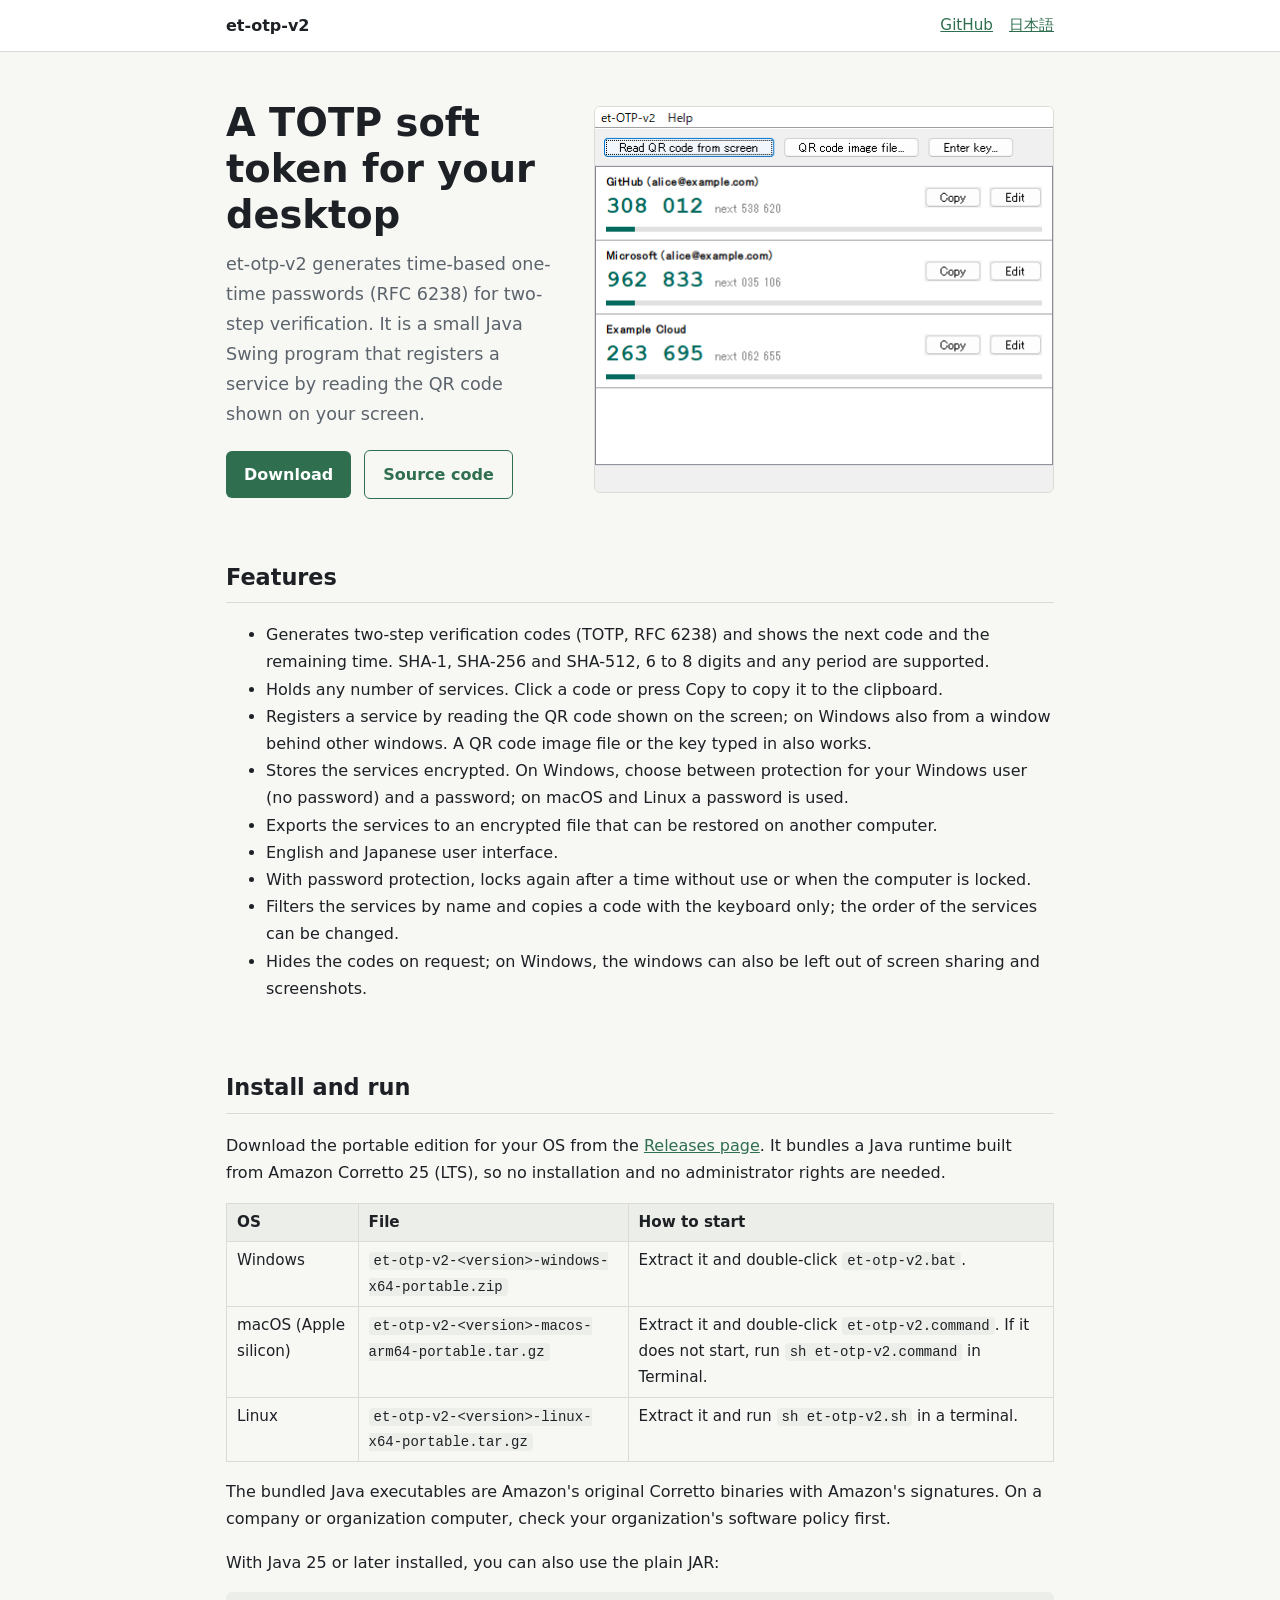
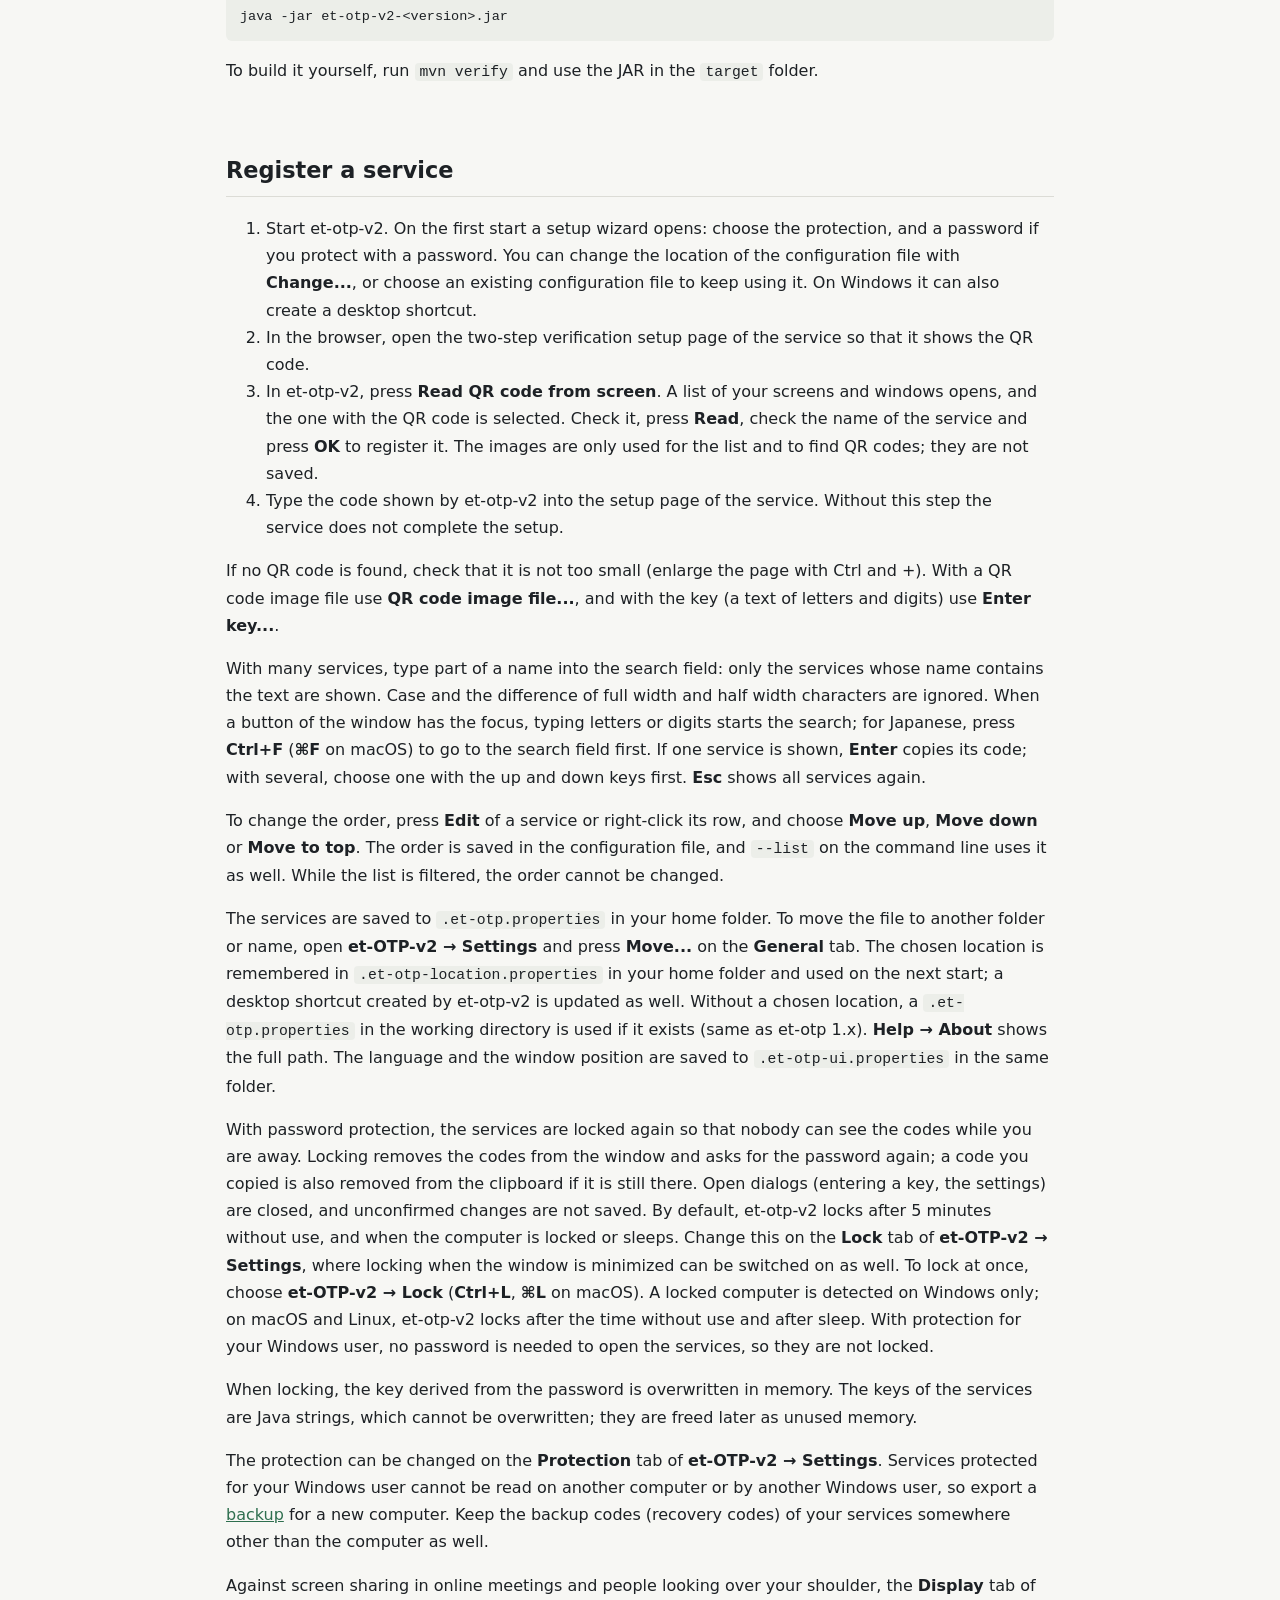
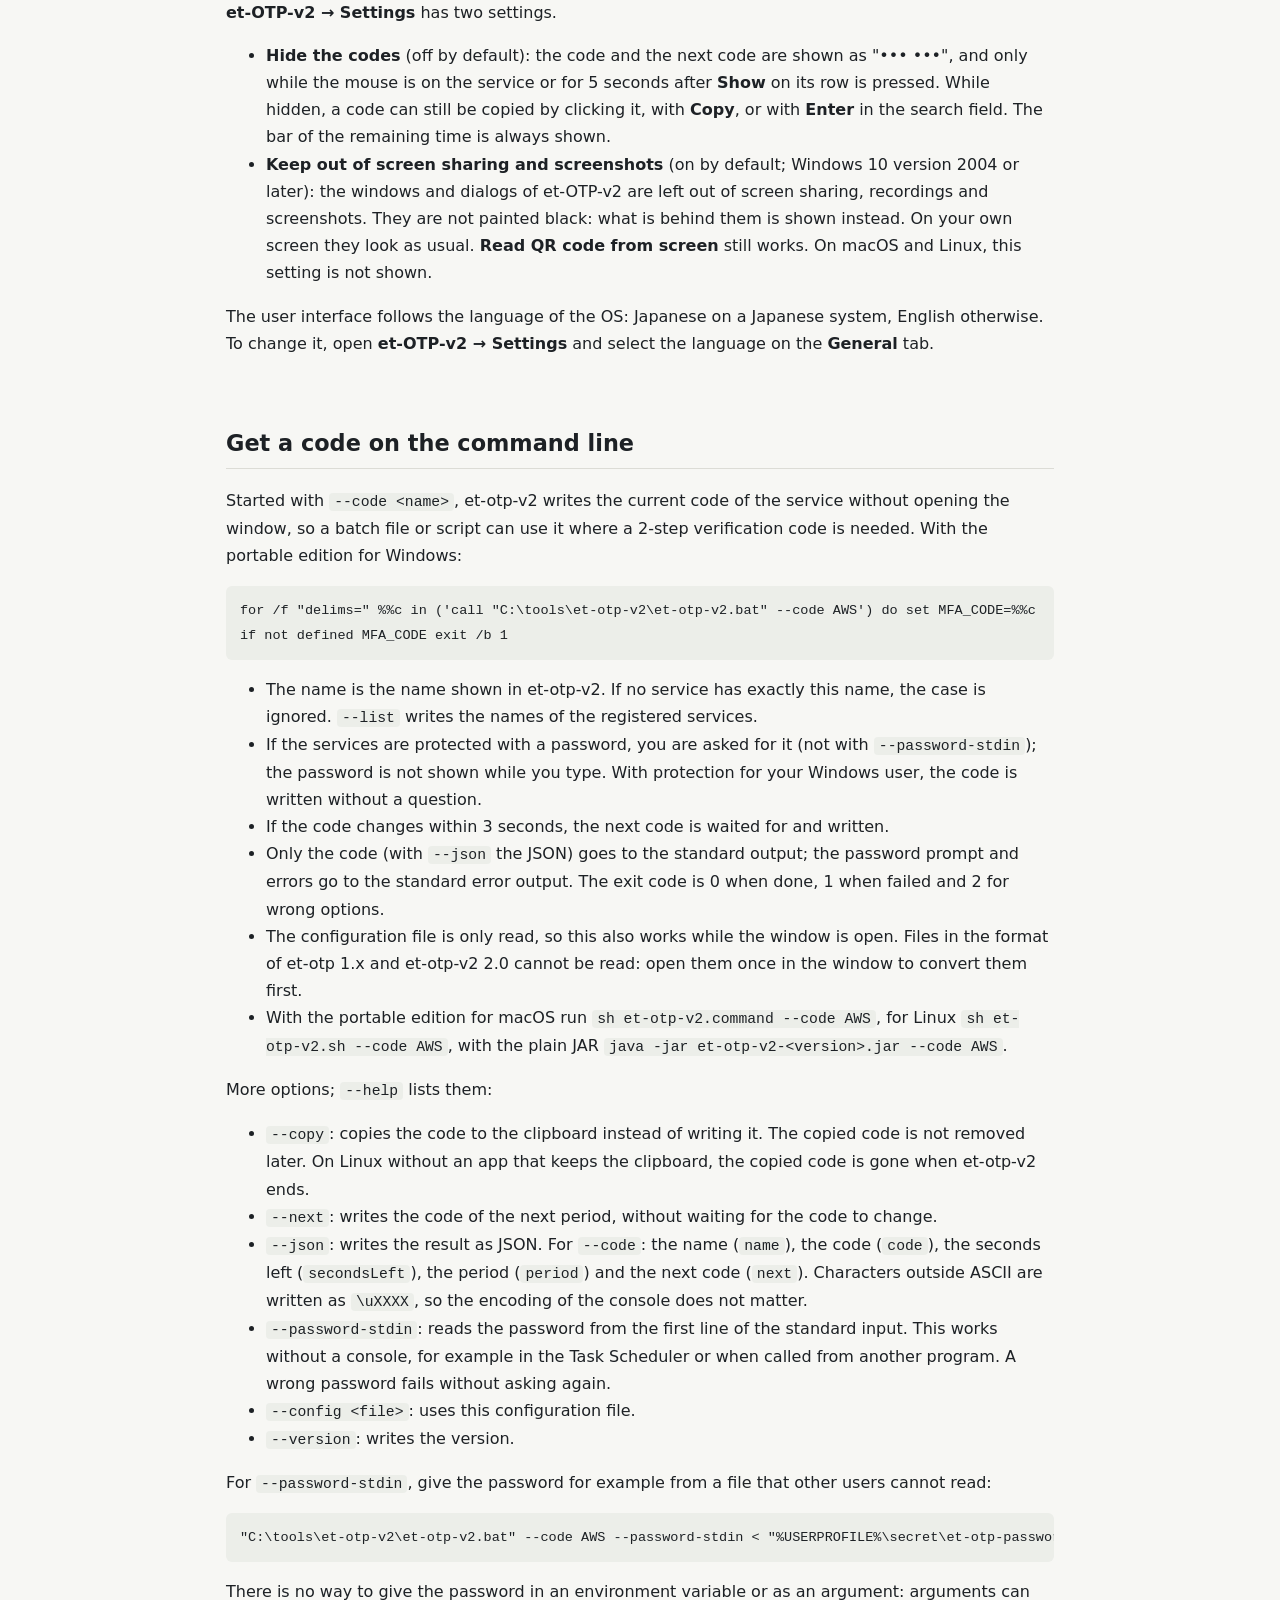
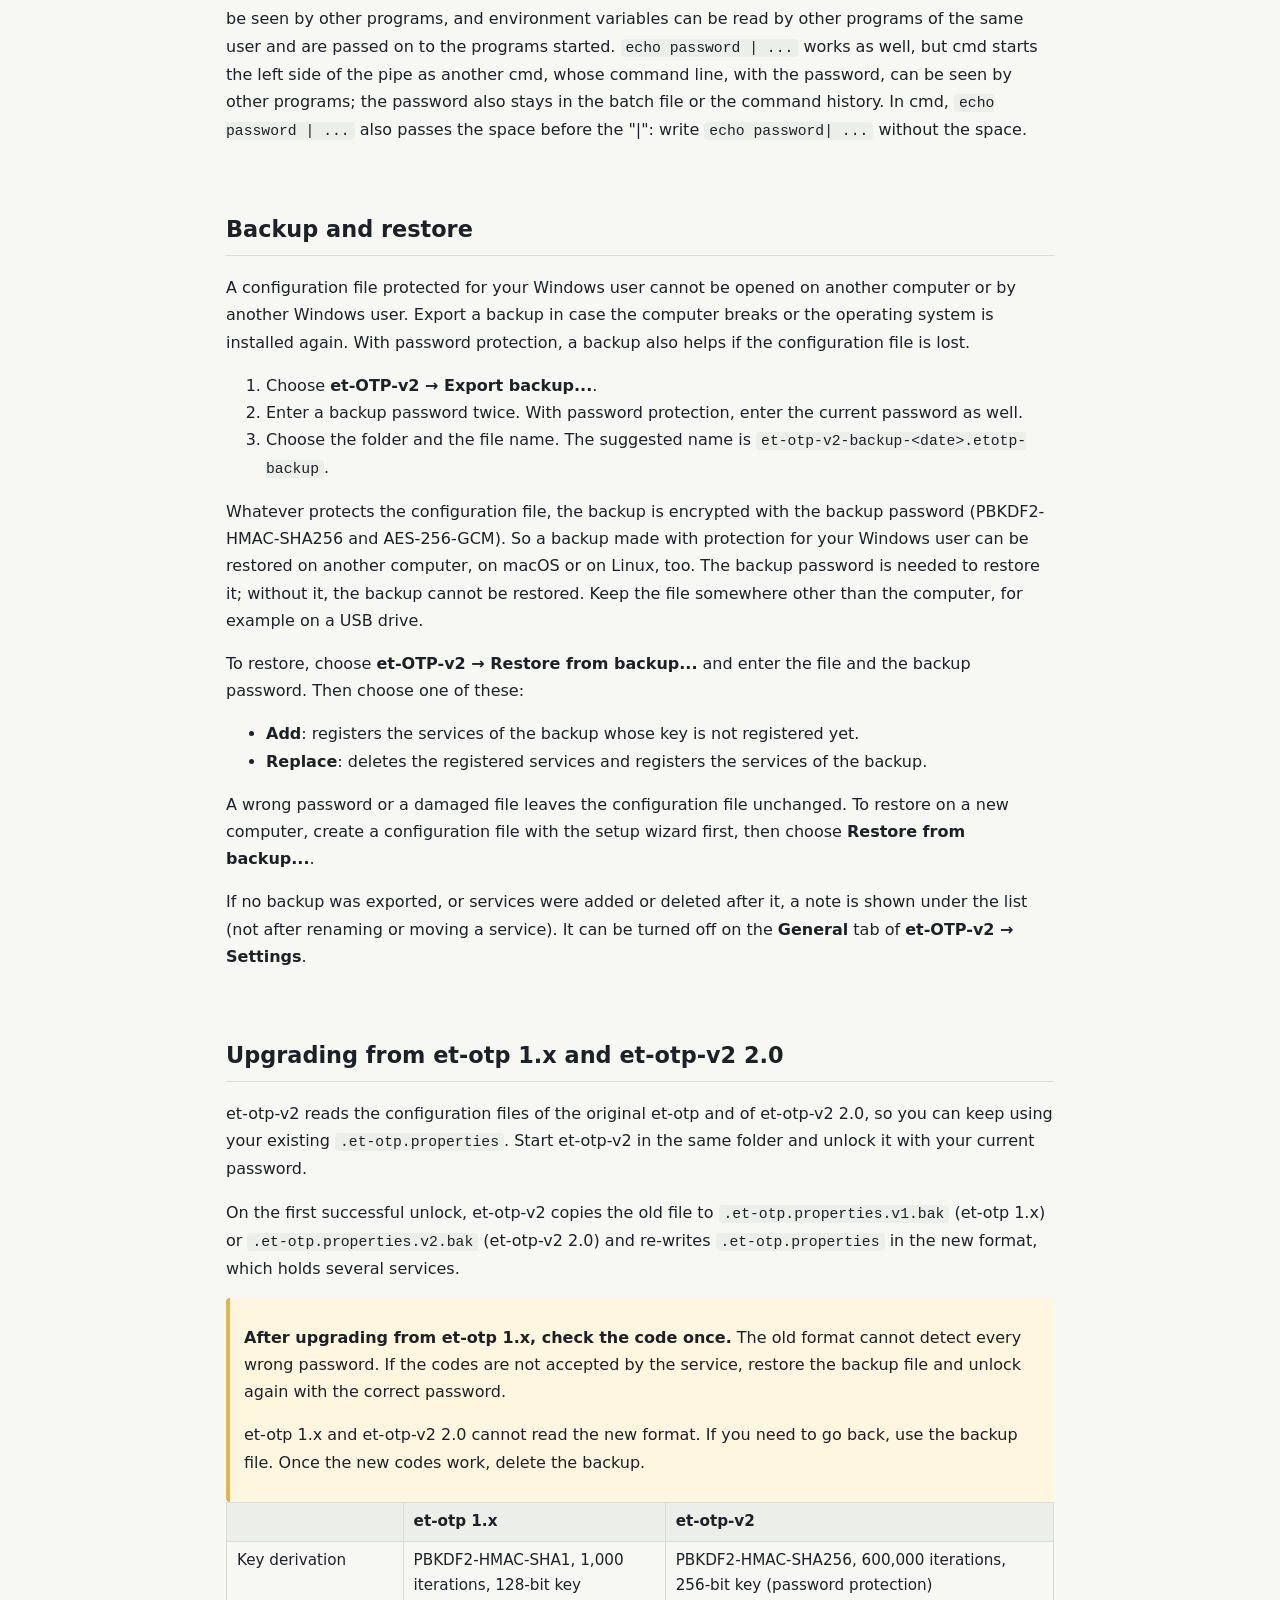
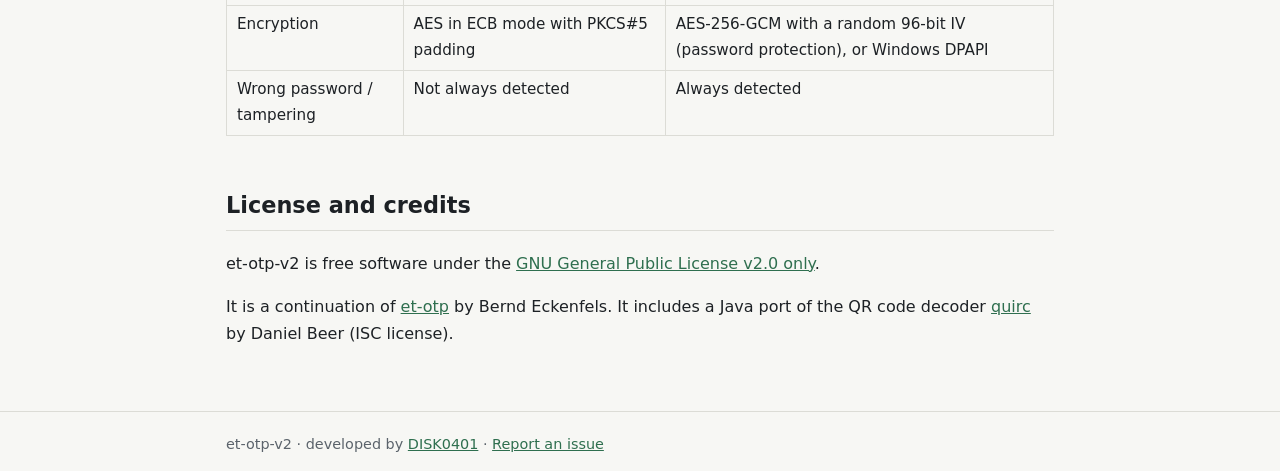
==== docs/index.html @ 98fa53d5 "Keep the windows out of screen sharing by default On older versions of Windows, where it cannot be d" ====
<!doctype html>
<html lang="en">
<head>
  <meta charset="utf-8">
  <meta name="viewport" content="width=device-width, initial-scale=1">
  <title>et-otp-v2 – TOTP soft token for the desktop</title>
  <meta name="description" content="et-otp-v2 is a small Java desktop TOTP (RFC 6238) soft token. Maintained continuation of ecki/et-otp.">
  <link rel="stylesheet" href="style.css">
  <link rel="alternate" hreflang="ja" href="ja/">
</head>
<body>
<header class="site">
  <div class="wrap">
    <a class="brand" href="./">et-otp-v2</a>
    <nav>
      <a href="https://github.com/DISK0401/et-otp-v2">GitHub</a>
      <a href="ja/" hreflang="ja" lang="ja">日本語</a>
    </nav>
  </div>
</header>

<main class="wrap">
  <div class="hero">
    <div>
      <h1>A TOTP soft token for your desktop</h1>
      <p>et-otp-v2 generates time-based one-time passwords (RFC 6238) for two-step verification. It is a small Java Swing program that registers a service by reading the QR code shown on your screen.</p>
      <a class="button" href="https://github.com/DISK0401/et-otp-v2/releases">Download</a>
      <a class="button secondary" href="https://github.com/DISK0401/et-otp-v2">Source code</a>
    </div>
    <img src="images/screenshot-en.png" width="460" height="386" alt="et-OTP-v2 main window with three registered services, their codes and the remaining time">
  </div>

  <section id="features">
    <h2>Features</h2>
    <ul>
      <li>Generates two-step verification codes (TOTP, RFC 6238) and shows the next code and the remaining time. SHA-1, SHA-256 and SHA-512, 6 to 8 digits and any period are supported.</li>
      <li>Holds any number of services. Click a code or press Copy to copy it to the clipboard.</li>
      <li>Registers a service by reading the QR code shown on the screen; on Windows also from a window behind other windows. A QR code image file or the key typed in also works.</li>
      <li>Stores the services encrypted. On Windows, choose between protection for your Windows user (no password) and a password; on macOS and Linux a password is used.</li>
      <li>Exports the services to an encrypted file that can be restored on another computer.</li>
      <li>English and Japanese user interface.</li>
      <li>With password protection, locks again after a time without use or when the computer is locked.</li>
      <li>Filters the services by name and copies a code with the keyboard only; the order of the services can be changed.</li>
      <li>Hides the codes on request; on Windows, the windows can also be left out of screen sharing and screenshots.</li>
    </ul>
  </section>

  <section id="install">
    <h2>Install and run</h2>
    <p>Download the portable edition for your OS from the <a href="https://github.com/DISK0401/et-otp-v2/releases">Releases page</a>. It bundles a Java runtime built from Amazon Corretto 25 (LTS), so no installation and no administrator rights are needed.</p>
    <div class="table-scroll">
      <table>
        <tr><th>OS</th><th>File</th><th>How to start</th></tr>
        <tr><td>Windows</td><td><code>et-otp-v2-&lt;version&gt;-windows-x64-portable.zip</code></td><td>Extract it and double-click <code>et-otp-v2.bat</code>.</td></tr>
        <tr><td>macOS (Apple silicon)</td><td><code>et-otp-v2-&lt;version&gt;-macos-arm64-portable.tar.gz</code></td><td>Extract it and double-click <code>et-otp-v2.command</code>. If it does not start, run <code>sh et-otp-v2.command</code> in Terminal.</td></tr>
        <tr><td>Linux</td><td><code>et-otp-v2-&lt;version&gt;-linux-x64-portable.tar.gz</code></td><td>Extract it and run <code>sh et-otp-v2.sh</code> in a terminal.</td></tr>
      </table>
    </div>
    <p>The bundled Java executables are Amazon's original Corretto binaries with Amazon's signatures. On a company or organization computer, check your organization's software policy first.</p>
    <p>With Java 25 or later installed, you can also use the plain JAR:</p>
    <pre><code>java -jar et-otp-v2-&lt;version&gt;.jar</code></pre>
    <p>To build it yourself, run <code>mvn verify</code> and use the JAR in the <code>target</code> folder.</p>
  </section>

  <section id="setup">
    <h2>Register a service</h2>
    <ol>
      <li>Start et-otp-v2. On the first start a setup wizard opens: choose the protection, and a password if you protect with a password. You can change the location of the configuration file with <b>Change...</b>, or choose an existing configuration file to keep using it. On Windows it can also create a desktop shortcut.</li>
      <li>In the browser, open the two-step verification setup page of the service so that it shows the QR code.</li>
      <li>In et-otp-v2, press <b>Read QR code from screen</b>. A list of your screens and windows opens, and the one with the QR code is selected. Check it, press <b>Read</b>, check the name of the service and press <b>OK</b> to register it. The images are only used for the list and to find QR codes; they are not saved.</li>
      <li>Type the code shown by et-otp-v2 into the setup page of the service. Without this step the service does not complete the setup.</li>
    </ol>
    <p>If no QR code is found, check that it is not too small (enlarge the page with Ctrl and +). With a QR code image file use <b>QR code image file...</b>, and with the key (a text of letters and digits) use <b>Enter key...</b>.</p>
    <p>With many services, type part of a name into the search field: only the services whose name contains the text are shown. Case and the difference of full width and half width characters are ignored. When a button of the window has the focus, typing letters or digits starts the search; for Japanese, press <b>Ctrl+F</b> (<b>⌘F</b> on macOS) to go to the search field first. If one service is shown, <b>Enter</b> copies its code; with several, choose one with the up and down keys first. <b>Esc</b> shows all services again.</p>
    <p>To change the order, press <b>Edit</b> of a service or right-click its row, and choose <b>Move up</b>, <b>Move down</b> or <b>Move to top</b>. The order is saved in the configuration file, and <code>--list</code> on the command line uses it as well. While the list is filtered, the order cannot be changed.</p>
    <p>The services are saved to <code>.et-otp.properties</code> in your home folder. To move the file to another folder or name, open <b>et-OTP-v2 → Settings</b> and press <b>Move...</b> on the <b>General</b> tab. The chosen location is remembered in <code>.et-otp-location.properties</code> in your home folder and used on the next start; a desktop shortcut created by et-otp-v2 is updated as well. Without a chosen location, a <code>.et-otp.properties</code> in the working directory is used if it exists (same as et-otp 1.x). <b>Help → About</b> shows the full path. The language and the window position are saved to <code>.et-otp-ui.properties</code> in the same folder.</p>
    <p>With password protection, the services are locked again so that nobody can see the codes while you are away. Locking removes the codes from the window and asks for the password again; a code you copied is also removed from the clipboard if it is still there. Open dialogs (entering a key, the settings) are closed, and unconfirmed changes are not saved. By default, et-otp-v2 locks after 5 minutes without use, and when the computer is locked or sleeps. Change this on the <b>Lock</b> tab of <b>et-OTP-v2 → Settings</b>, where locking when the window is minimized can be switched on as well. To lock at once, choose <b>et-OTP-v2 → Lock</b> (<b>Ctrl+L</b>, <b>⌘L</b> on macOS). A locked computer is detected on Windows only; on macOS and Linux, et-otp-v2 locks after the time without use and after sleep. With protection for your Windows user, no password is needed to open the services, so they are not locked.</p>
    <p>When locking, the key derived from the password is overwritten in memory. The keys of the services are Java strings, which cannot be overwritten; they are freed later as unused memory.</p>
    <p>The protection can be changed on the <b>Protection</b> tab of <b>et-OTP-v2 → Settings</b>. Services protected for your Windows user cannot be read on another computer or by another Windows user, so export a <a href="#backup">backup</a> for a new computer. Keep the backup codes (recovery codes) of your services somewhere other than the computer as well.</p>
    <p>Against screen sharing in online meetings and people looking over your shoulder, the <b>Display</b> tab of <b>et-OTP-v2 → Settings</b> has two settings.</p>
    <ul>
      <li><b>Hide the codes</b> (off by default): the code and the next code are shown as "••• •••", and only while the mouse is on the service or for 5 seconds after <b>Show</b> on its row is pressed. While hidden, a code can still be copied by clicking it, with <b>Copy</b>, or with <b>Enter</b> in the search field. The bar of the remaining time is always shown.</li>
      <li><b>Keep out of screen sharing and screenshots</b> (on by default; Windows 10 version 2004 or later): the windows and dialogs of et-OTP-v2 are left out of screen sharing, recordings and screenshots. They are not painted black: what is behind them is shown instead. On your own screen they look as usual. <b>Read QR code from screen</b> still works. On macOS and Linux, this setting is not shown.</li>
    </ul>
    <p>The user interface follows the language of the OS: Japanese on a Japanese system, English otherwise. To change it, open <b>et-OTP-v2 → Settings</b> and select the language on the <b>General</b> tab.</p>
  </section>

  <section id="command-line">
    <h2>Get a code on the command line</h2>
    <p>Started with <code>--code &lt;name&gt;</code>, et-otp-v2 writes the current code of the service without opening the window, so a batch file or script can use it where a 2-step verification code is needed. With the portable edition for Windows:</p>
    <pre><code>for /f "delims=" %%c in ('call "C:\tools\et-otp-v2\et-otp-v2.bat" --code AWS') do set MFA_CODE=%%c
if not defined MFA_CODE exit /b 1</code></pre>
    <ul>
      <li>The name is the name shown in et-otp-v2. If no service has exactly this name, the case is ignored. <code>--list</code> writes the names of the registered services.</li>
      <li>If the services are protected with a password, you are asked for it (not with <code>--password-stdin</code>); the password is not shown while you type. With protection for your Windows user, the code is written without a question.</li>
      <li>If the code changes within 3 seconds, the next code is waited for and written.</li>
      <li>Only the code (with <code>--json</code> the JSON) goes to the standard output; the password prompt and errors go to the standard error output. The exit code is 0 when done, 1 when failed and 2 for wrong options.</li>
      <li>The configuration file is only read, so this also works while the window is open. Files in the format of et-otp 1.x and et-otp-v2 2.0 cannot be read: open them once in the window to convert them first.</li>
      <li>With the portable edition for macOS run <code>sh et-otp-v2.command --code AWS</code>, for Linux <code>sh et-otp-v2.sh --code AWS</code>, with the plain JAR <code>java -jar et-otp-v2-&lt;version&gt;.jar --code AWS</code>.</li>
    </ul>
    <p>More options; <code>--help</code> lists them:</p>
    <ul>
      <li><code>--copy</code>: copies the code to the clipboard instead of writing it. The copied code is not removed later. On Linux without an app that keeps the clipboard, the copied code is gone when et-otp-v2 ends.</li>
      <li><code>--next</code>: writes the code of the next period, without waiting for the code to change.</li>
      <li><code>--json</code>: writes the result as JSON. For <code>--code</code>: the name (<code>name</code>), the code (<code>code</code>), the seconds left (<code>secondsLeft</code>), the period (<code>period</code>) and the next code (<code>next</code>). Characters outside ASCII are written as <code>\uXXXX</code>, so the encoding of the console does not matter.</li>
      <li><code>--password-stdin</code>: reads the password from the first line of the standard input. This works without a console, for example in the Task Scheduler or when called from another program. A wrong password fails without asking again.</li>
      <li><code>--config &lt;file&gt;</code>: uses this configuration file.</li>
      <li><code>--version</code>: writes the version.</li>
    </ul>
    <p>For <code>--password-stdin</code>, give the password for example from a file that other users cannot read:</p>
    <pre><code>"C:\tools\et-otp-v2\et-otp-v2.bat" --code AWS --password-stdin &lt; "%USERPROFILE%\secret\et-otp-password.txt"</code></pre>
    <p>There is no way to give the password in an environment variable or as an argument: arguments can be seen by other programs, and environment variables can be read by other programs of the same user and are passed on to the programs started. <code>echo password | ...</code> works as well, but cmd starts the left side of the pipe as another cmd, whose command line, with the password, can be seen by other programs; the password also stays in the batch file or the command history. In cmd, <code>echo password | ...</code> also passes the space before the "|": write <code>echo password| ...</code> without the space.</p>
  </section>

  <section id="backup">
    <h2>Backup and restore</h2>
    <p>A configuration file protected for your Windows user cannot be opened on another computer or by another Windows user. Export a backup in case the computer breaks or the operating system is installed again. With password protection, a backup also helps if the configuration file is lost.</p>
    <ol>
      <li>Choose <b>et-OTP-v2 → Export backup...</b>.</li>
      <li>Enter a backup password twice. With password protection, enter the current password as well.</li>
      <li>Choose the folder and the file name. The suggested name is <code>et-otp-v2-backup-&lt;date&gt;.etotp-backup</code>.</li>
    </ol>
    <p>Whatever protects the configuration file, the backup is encrypted with the backup password (PBKDF2-HMAC-SHA256 and AES-256-GCM). So a backup made with protection for your Windows user can be restored on another computer, on macOS or on Linux, too. The backup password is needed to restore it; without it, the backup cannot be restored. Keep the file somewhere other than the computer, for example on a USB drive.</p>
    <p>To restore, choose <b>et-OTP-v2 → Restore from backup...</b> and enter the file and the backup password. Then choose one of these:</p>
    <ul>
      <li><b>Add</b>: registers the services of the backup whose key is not registered yet.</li>
      <li><b>Replace</b>: deletes the registered services and registers the services of the backup.</li>
    </ul>
    <p>A wrong password or a damaged file leaves the configuration file unchanged. To restore on a new computer, create a configuration file with the setup wizard first, then choose <b>Restore from backup...</b>.</p>
    <p>If no backup was exported, or services were added or deleted after it, a note is shown under the list (not after renaming or moving a service). It can be turned off on the <b>General</b> tab of <b>et-OTP-v2 → Settings</b>.</p>
  </section>

  <section id="upgrade">
    <h2>Upgrading from et-otp 1.x and et-otp-v2 2.0</h2>
    <p>et-otp-v2 reads the configuration files of the original et-otp and of et-otp-v2 2.0, so you can keep using your existing <code>.et-otp.properties</code>. Start et-otp-v2 in the same folder and unlock it with your current password.</p>
    <p>On the first successful unlock, et-otp-v2 copies the old file to <code>.et-otp.properties.v1.bak</code> (et-otp 1.x) or <code>.et-otp.properties.v2.bak</code> (et-otp-v2 2.0) and re-writes <code>.et-otp.properties</code> in the new format, which holds several services.</p>
    <div class="note">
      <p><b>After upgrading from et-otp 1.x, check the code once.</b> The old format cannot detect every wrong password. If the codes are not accepted by the service, restore the backup file and unlock again with the correct password.</p>
      <p>et-otp 1.x and et-otp-v2 2.0 cannot read the new format. If you need to go back, use the backup file. Once the new codes work, delete the backup.</p>
    </div>
    <div class="table-scroll">
      <table>
        <tr><th></th><th>et-otp 1.x</th><th>et-otp-v2</th></tr>
        <tr><td>Key derivation</td><td>PBKDF2-HMAC-SHA1, 1,000 iterations, 128-bit key</td><td>PBKDF2-HMAC-SHA256, 600,000 iterations, 256-bit key (password protection)</td></tr>
        <tr><td>Encryption</td><td>AES in ECB mode with PKCS#5 padding</td><td>AES-256-GCM with a random 96-bit IV (password protection), or Windows DPAPI</td></tr>
        <tr><td>Wrong password / tampering</td><td>Not always detected</td><td>Always detected</td></tr>
      </table>
    </div>
  </section>

  <section id="license">
    <h2>License and credits</h2>
    <p>et-otp-v2 is free software under the <a href="https://github.com/DISK0401/et-otp-v2/blob/main/LICENSE">GNU General Public License v2.0 only</a>.</p>
    <p>It is a continuation of <a href="https://github.com/ecki/et-otp">et-otp</a> by Bernd Eckenfels. It includes a Java port of the QR code decoder <a href="https://github.com/dlbeer/quirc">quirc</a> by Daniel Beer (ISC license).</p>
  </section>
</main>

<footer>
  <div class="wrap">et-otp-v2 · developed by <a href="https://github.com/DISK0401">DISK0401</a> · <a href="https://github.com/DISK0401/et-otp-v2/issues">Report an issue</a></div>
</footer>
</body>
</html>
---- docs/style.css ----
:root {
  --bg: #f7f7f4;
  --surface: #ffffff;
  --text: #1d2125;
  --muted: #5b636b;
  --accent: #2f6f4f;
  --accent-text: #ffffff;
  --border: #dcdcd6;
  --code-bg: #eceee9;
  --warn-bg: #fff6e0;
  --warn-border: #e2b54a;
}

@media (prefers-color-scheme: dark) {
  :root {
    --bg: #15181b;
    --surface: #1d2125;
    --text: #e6e8ea;
    --muted: #a3abb3;
    --accent: #7cc39b;
    --accent-text: #10241a;
    --border: #2f353b;
    --code-bg: #262b30;
    --warn-bg: #2d2615;
    --warn-border: #a8842f;
  }
}

* { box-sizing: border-box; }

body {
  margin: 0;
  background: var(--bg);
  color: var(--text);
  font: 16px/1.7 system-ui, -apple-system, "Segoe UI", "Hiragino Sans", "Noto Sans JP", sans-serif;
}

a { color: var(--accent); }

.wrap { max-width: 860px; margin: 0 auto; padding: 0 16px; }

header.site {
  border-bottom: 1px solid var(--border);
  background: var(--surface);
}
header.site .wrap {
  display: flex; align-items: center; justify-content: space-between;
  gap: 12px; padding-top: 12px; padding-bottom: 12px;
}
header.site .brand { font-weight: 700; text-decoration: none; color: var(--text); }
header.site nav { display: flex; gap: 16px; font-size: 0.95em; }

.hero { display: grid; grid-template-columns: 1fr auto; gap: 32px; align-items: center; padding: 48px 0 32px; }
.hero h1 { font-size: 2.4em; line-height: 1.2; margin: 0 0 12px; }
.hero p { color: var(--muted); margin: 0 0 20px; font-size: 1.1em; }
.hero img { border: 1px solid var(--border); border-radius: 6px; max-width: 100%; height: auto; }
@media (max-width: 640px) { .hero { grid-template-columns: 1fr; } }

.button {
  display: inline-block; padding: 10px 18px; border-radius: 6px;
  background: var(--accent); color: var(--accent-text); text-decoration: none; font-weight: 600;
}
.button.secondary { background: transparent; color: var(--accent); border: 1px solid var(--accent); margin-left: 8px; }

section { padding: 8px 0 24px; }
h2 { font-size: 1.4em; border-bottom: 1px solid var(--border); padding-bottom: 6px; }

pre, code { font-family: ui-monospace, "Cascadia Code", Consolas, monospace; font-size: 0.92em; }
code { background: var(--code-bg); padding: 1px 5px; border-radius: 4px; }
pre { background: var(--code-bg); padding: 12px 14px; border-radius: 6px; overflow-x: auto; }
pre code { background: none; padding: 0; }

.note { background: var(--warn-bg); border-left: 4px solid var(--warn-border); padding: 10px 14px; border-radius: 4px; }

table { border-collapse: collapse; width: 100%; font-size: 0.95em; }
th, td { border: 1px solid var(--border); padding: 6px 10px; text-align: left; vertical-align: top; }
th { background: var(--code-bg); }
.table-scroll { overflow-x: auto; }

footer { border-top: 1px solid var(--border); color: var(--muted); font-size: 0.9em; padding: 20px 0 40px; margin-top: 24px; }
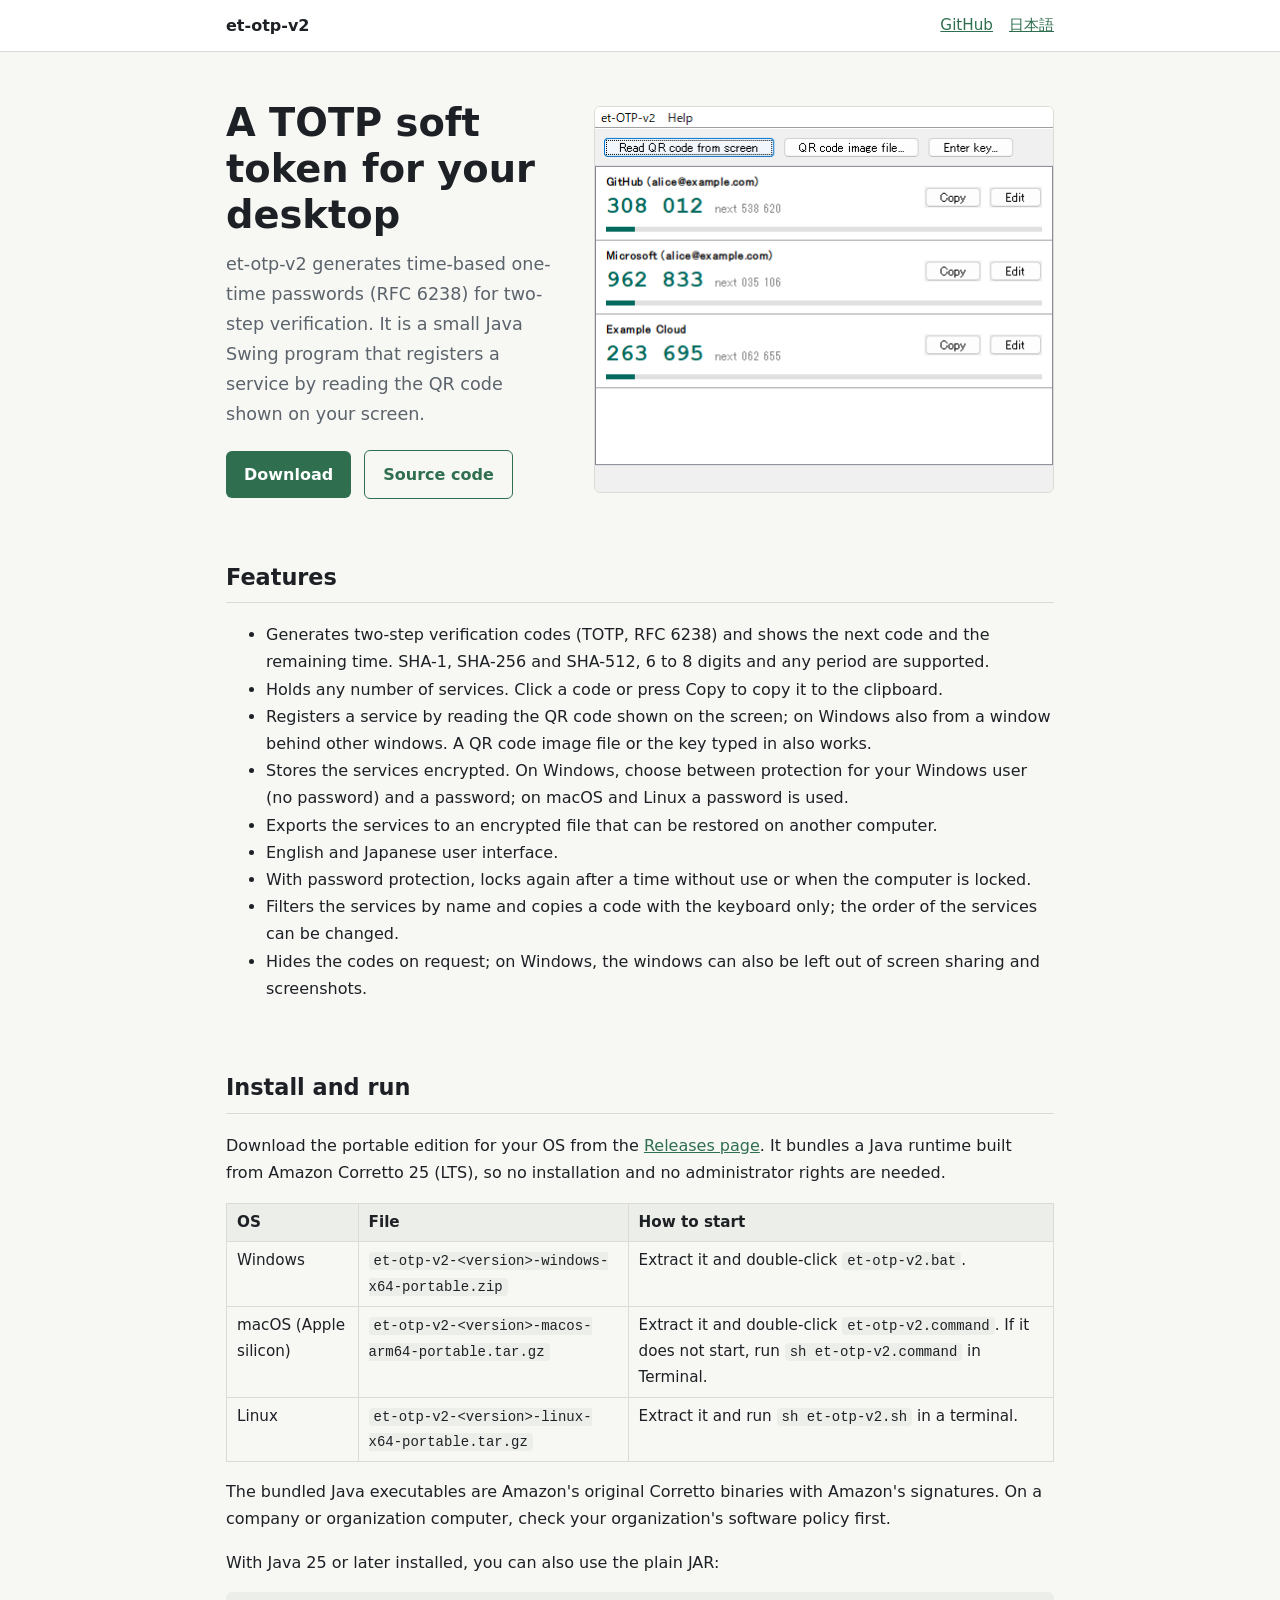
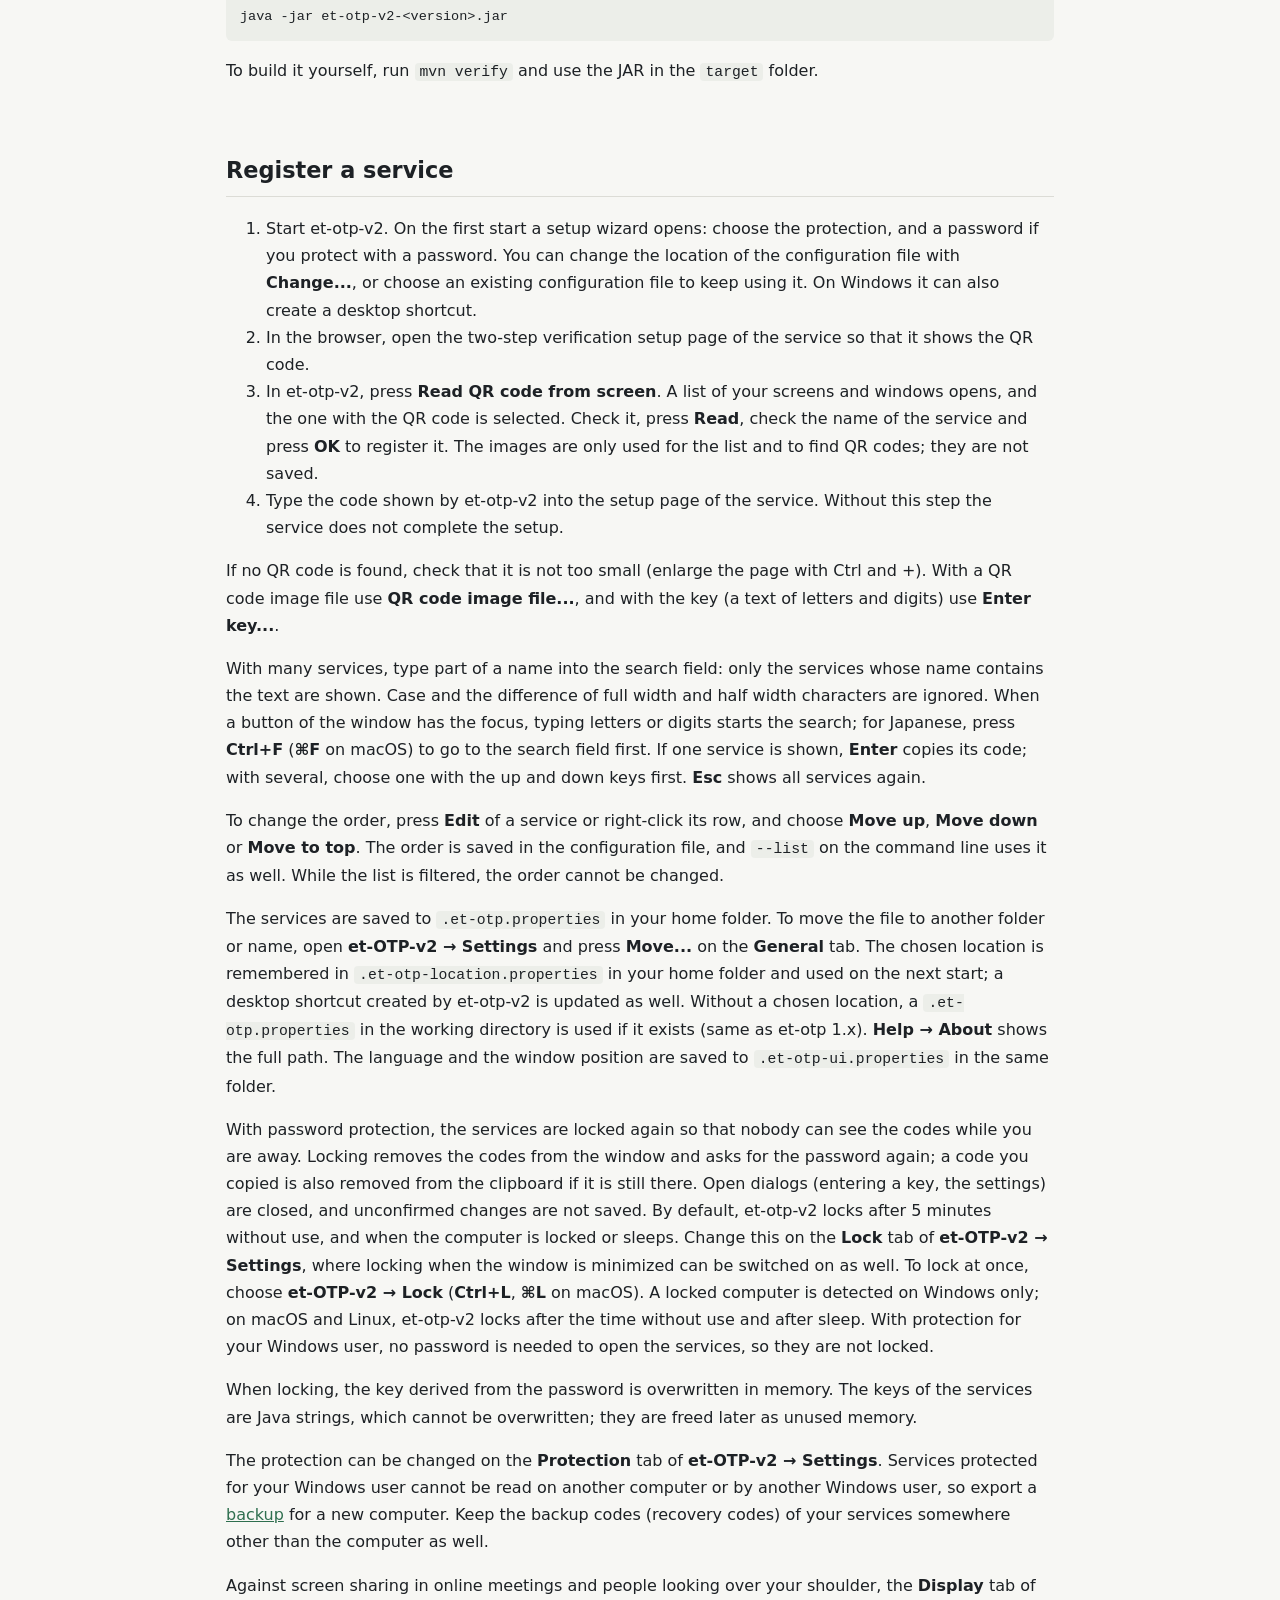
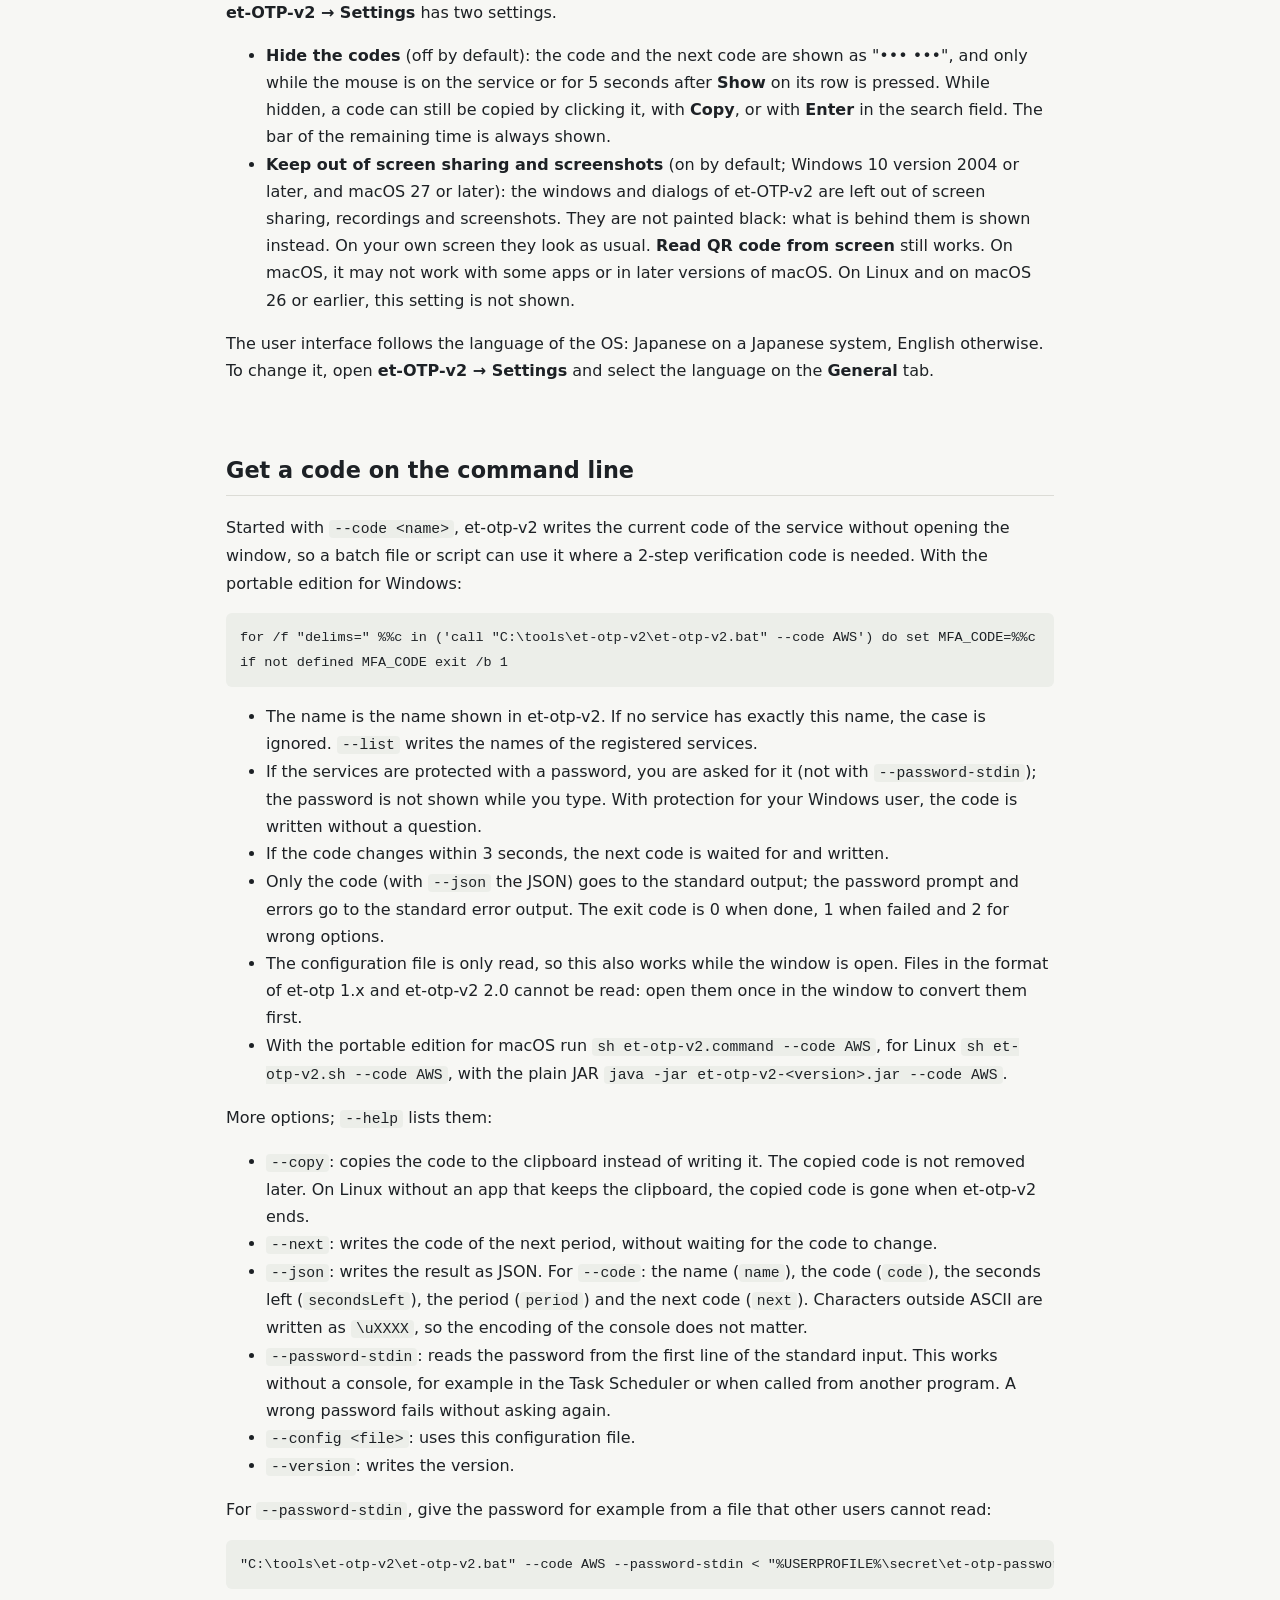
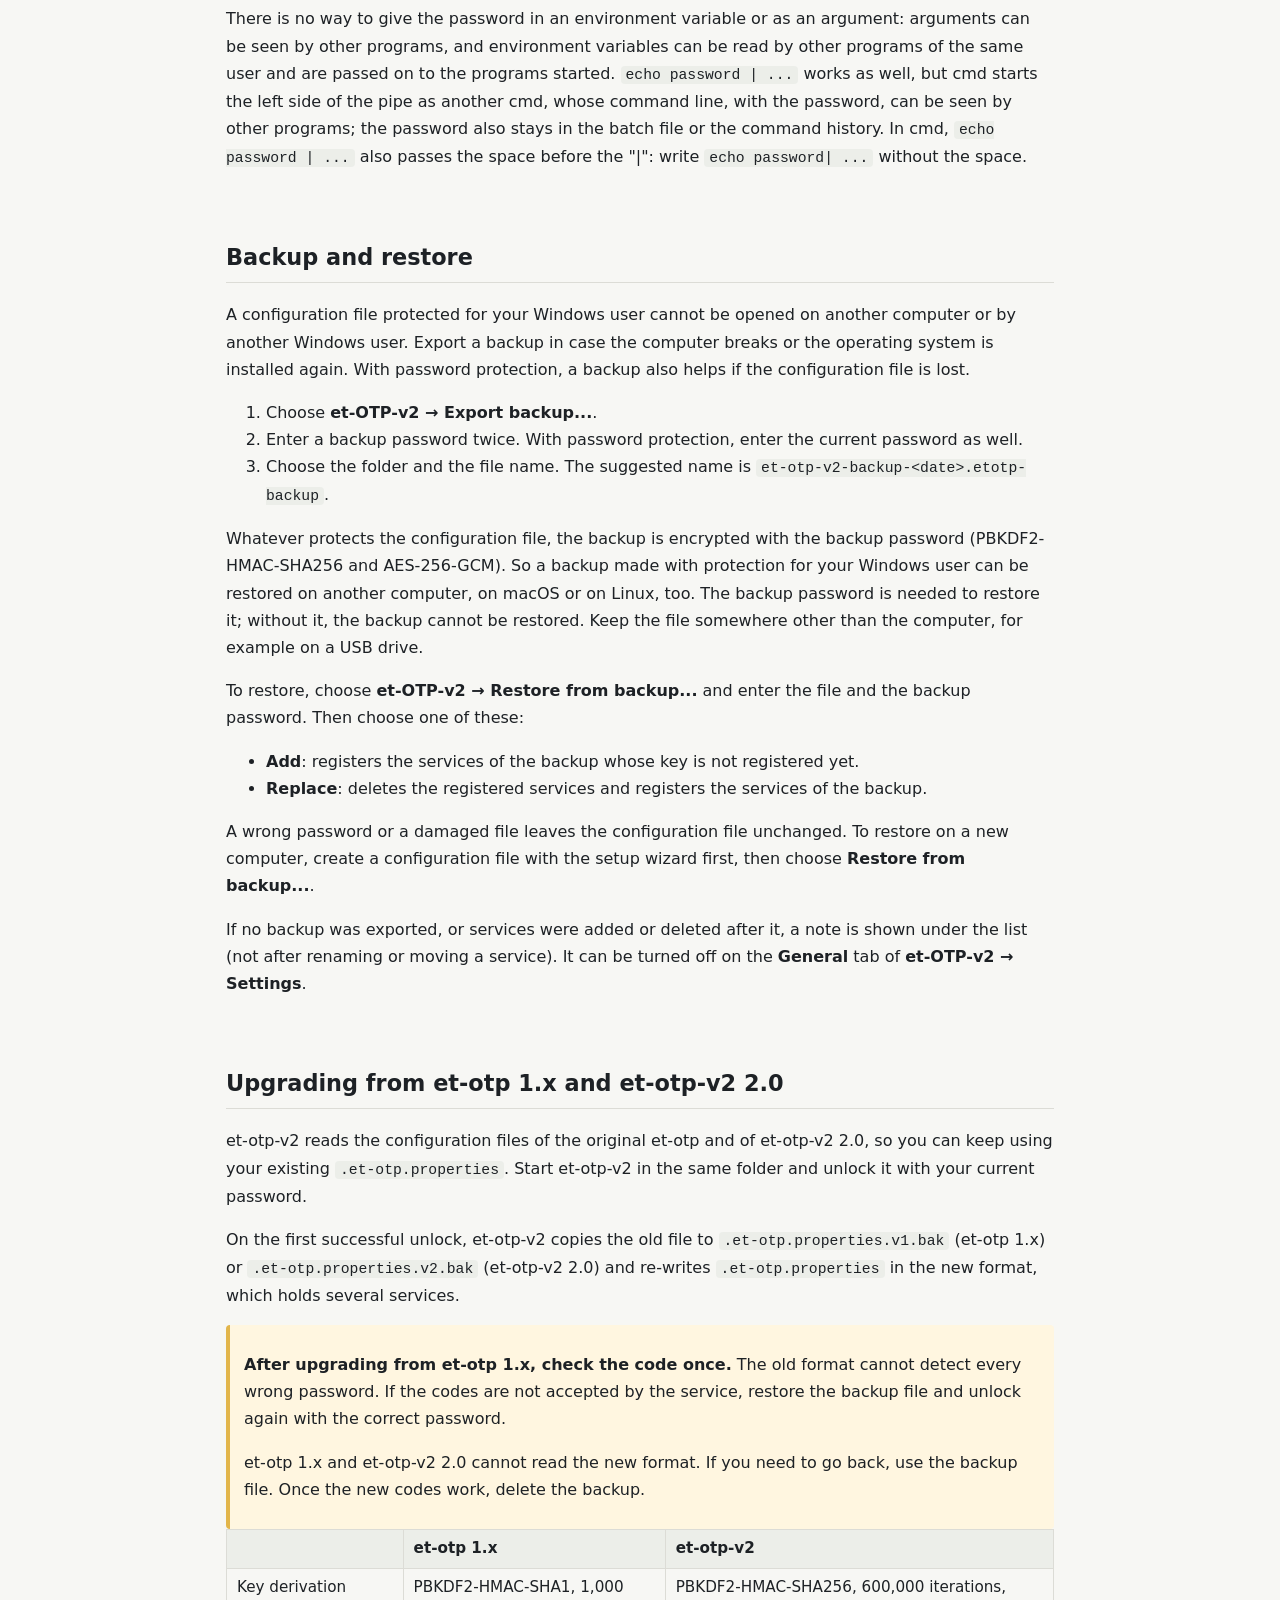
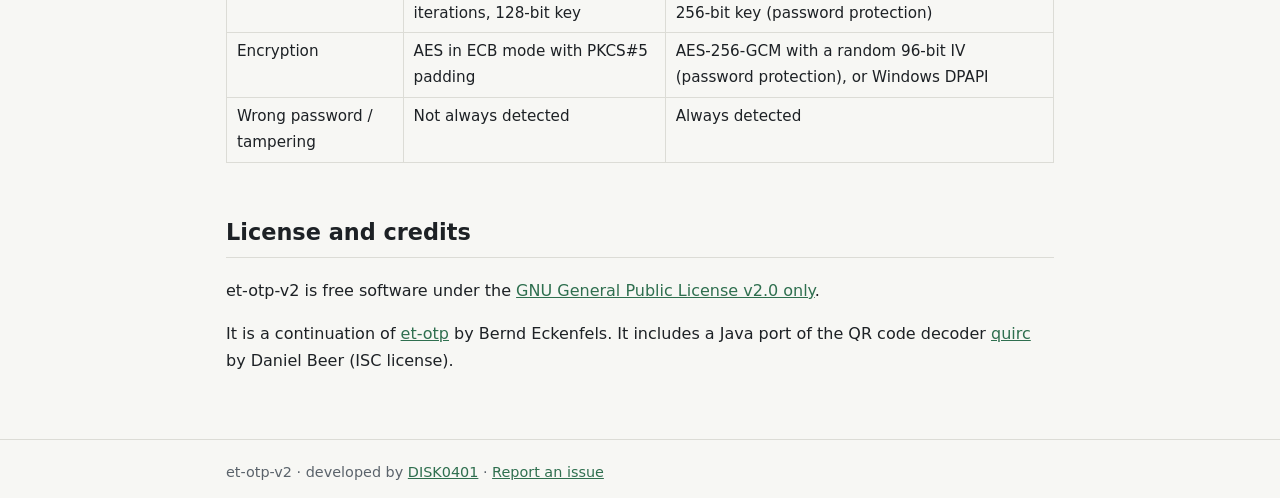
==== commit 44adad93: "Keep the windows out of screen sharing on macOS 27 and later Set NSWindow.sharingType to NSWindowSha" ====
--- a/docs/index.html
+++ b/docs/index.html
@@ -80,7 +80,7 @@
     <p>Against screen sharing in online meetings and people looking over your shoulder, the <b>Display</b> tab of <b>et-OTP-v2 → Settings</b> has two settings.</p>
     <ul>
       <li><b>Hide the codes</b> (off by default): the code and the next code are shown as "••• •••", and only while the mouse is on the service or for 5 seconds after <b>Show</b> on its row is pressed. While hidden, a code can still be copied by clicking it, with <b>Copy</b>, or with <b>Enter</b> in the search field. The bar of the remaining time is always shown.</li>
-      <li><b>Keep out of screen sharing and screenshots</b> (on by default; Windows 10 version 2004 or later): the windows and dialogs of et-OTP-v2 are left out of screen sharing, recordings and screenshots. They are not painted black: what is behind them is shown instead. On your own screen they look as usual. <b>Read QR code from screen</b> still works. On macOS and Linux, this setting is not shown.</li>
+      <li><b>Keep out of screen sharing and screenshots</b> (on by default; Windows 10 version 2004 or later, and macOS 27 or later): the windows and dialogs of et-OTP-v2 are left out of screen sharing, recordings and screenshots. They are not painted black: what is behind them is shown instead. On your own screen they look as usual. <b>Read QR code from screen</b> still works. On macOS, it may not work with some apps or in later versions of macOS. On Linux and on macOS 26 or earlier, this setting is not shown.</li>
     </ul>
     <p>The user interface follows the language of the OS: Japanese on a Japanese system, English otherwise. To change it, open <b>et-OTP-v2 → Settings</b> and select the language on the <b>General</b> tab.</p>
   </section>
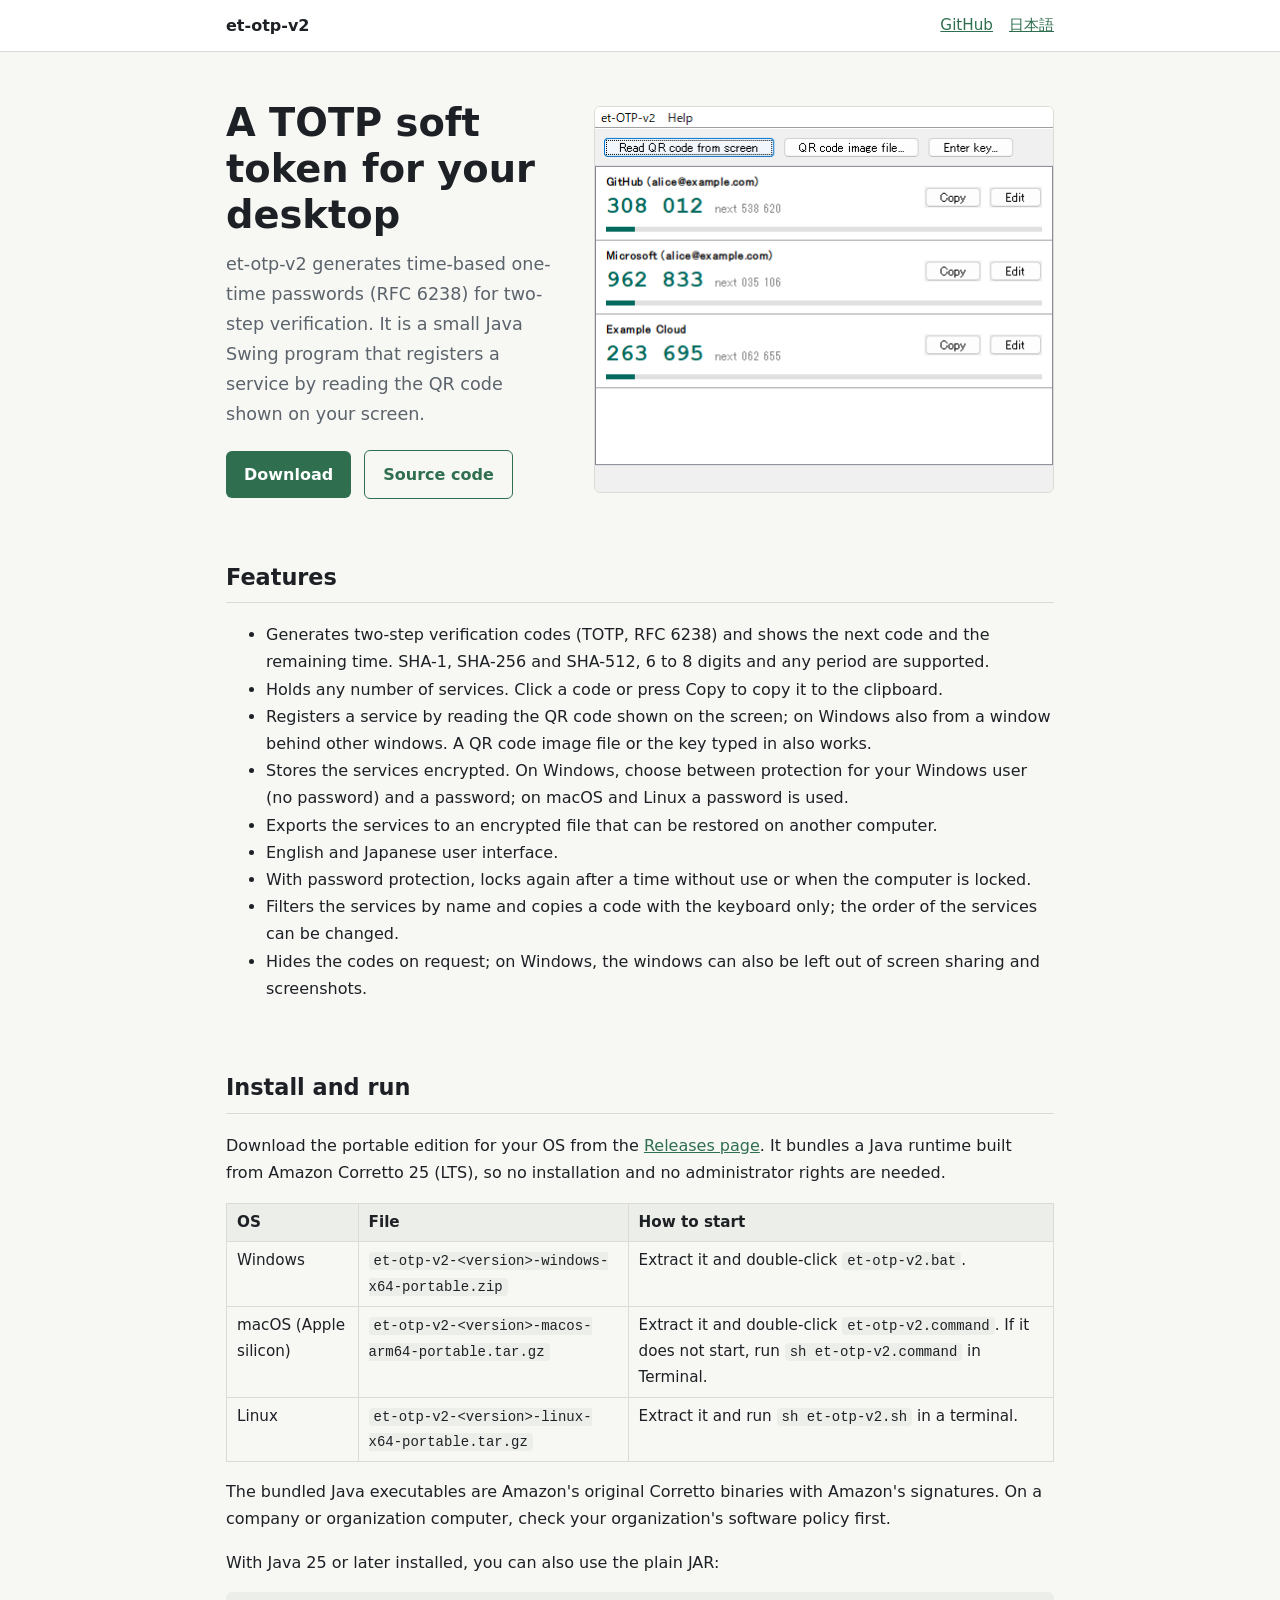
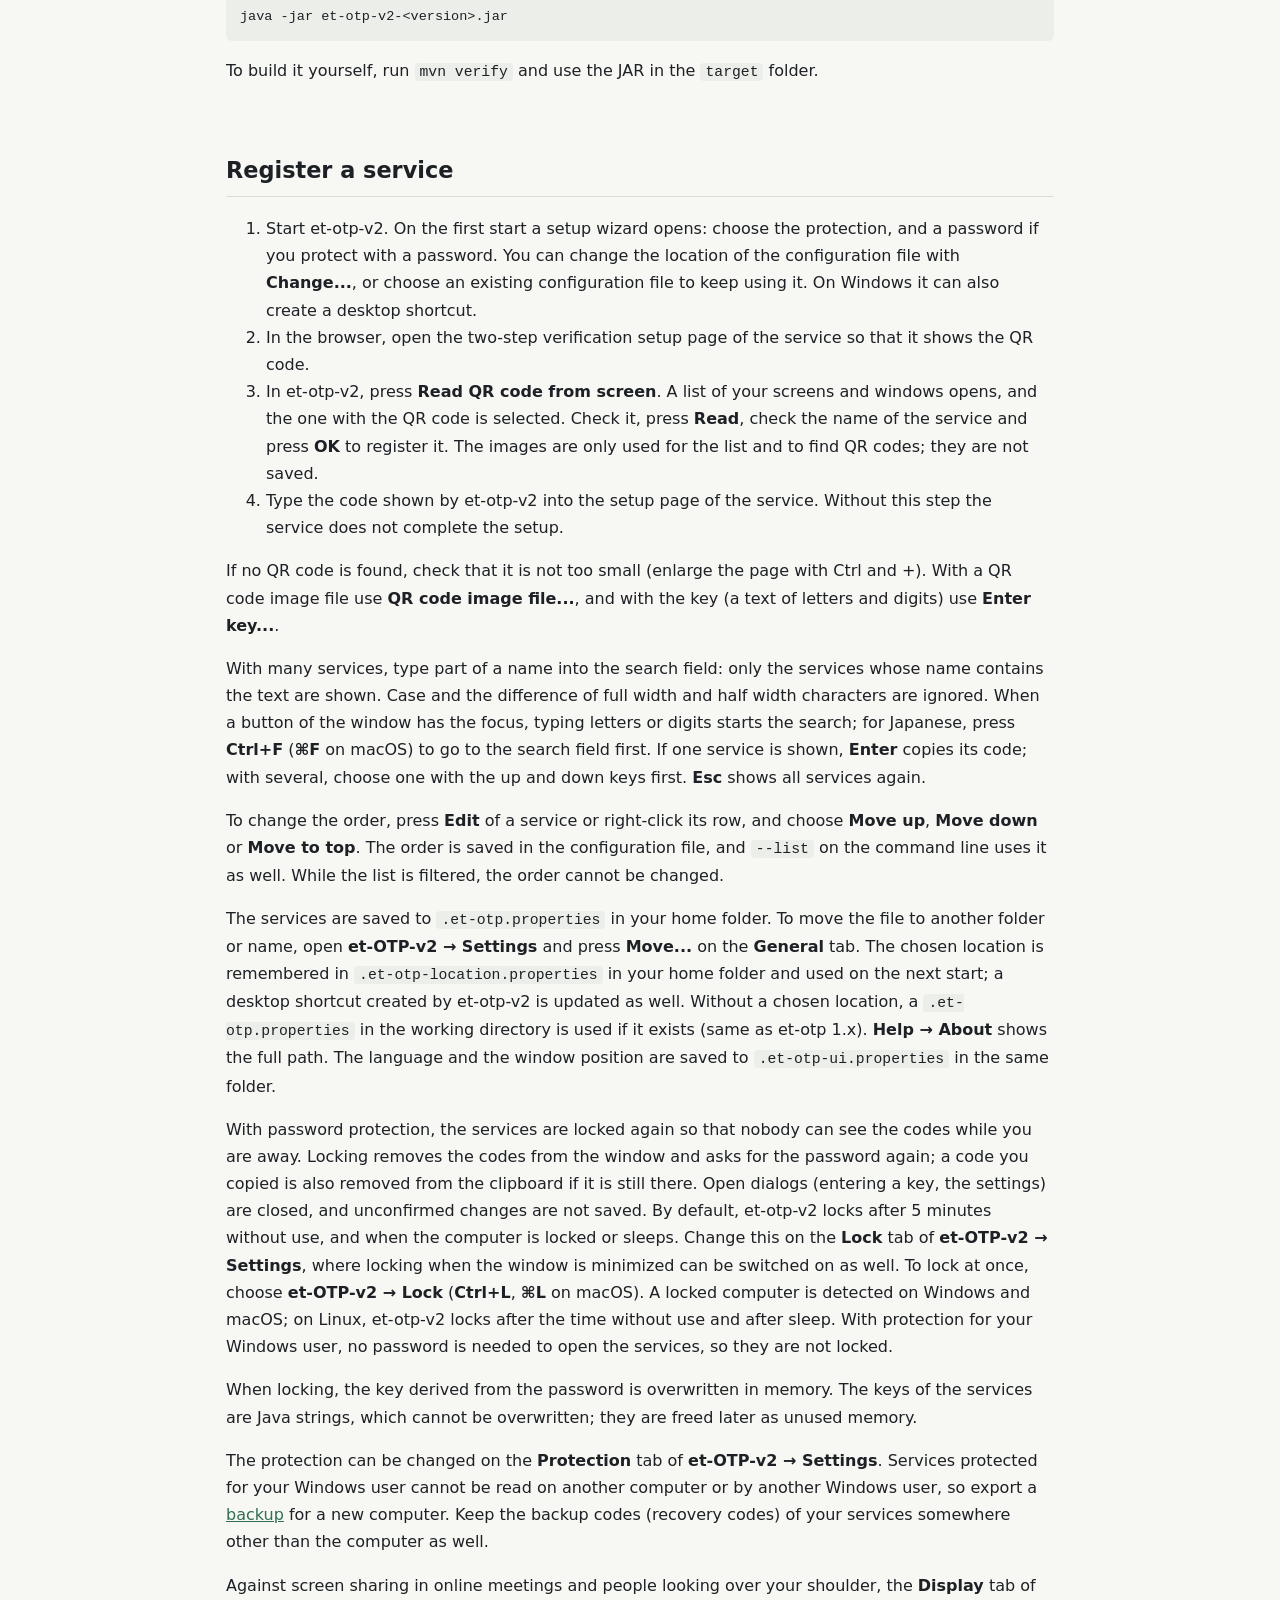
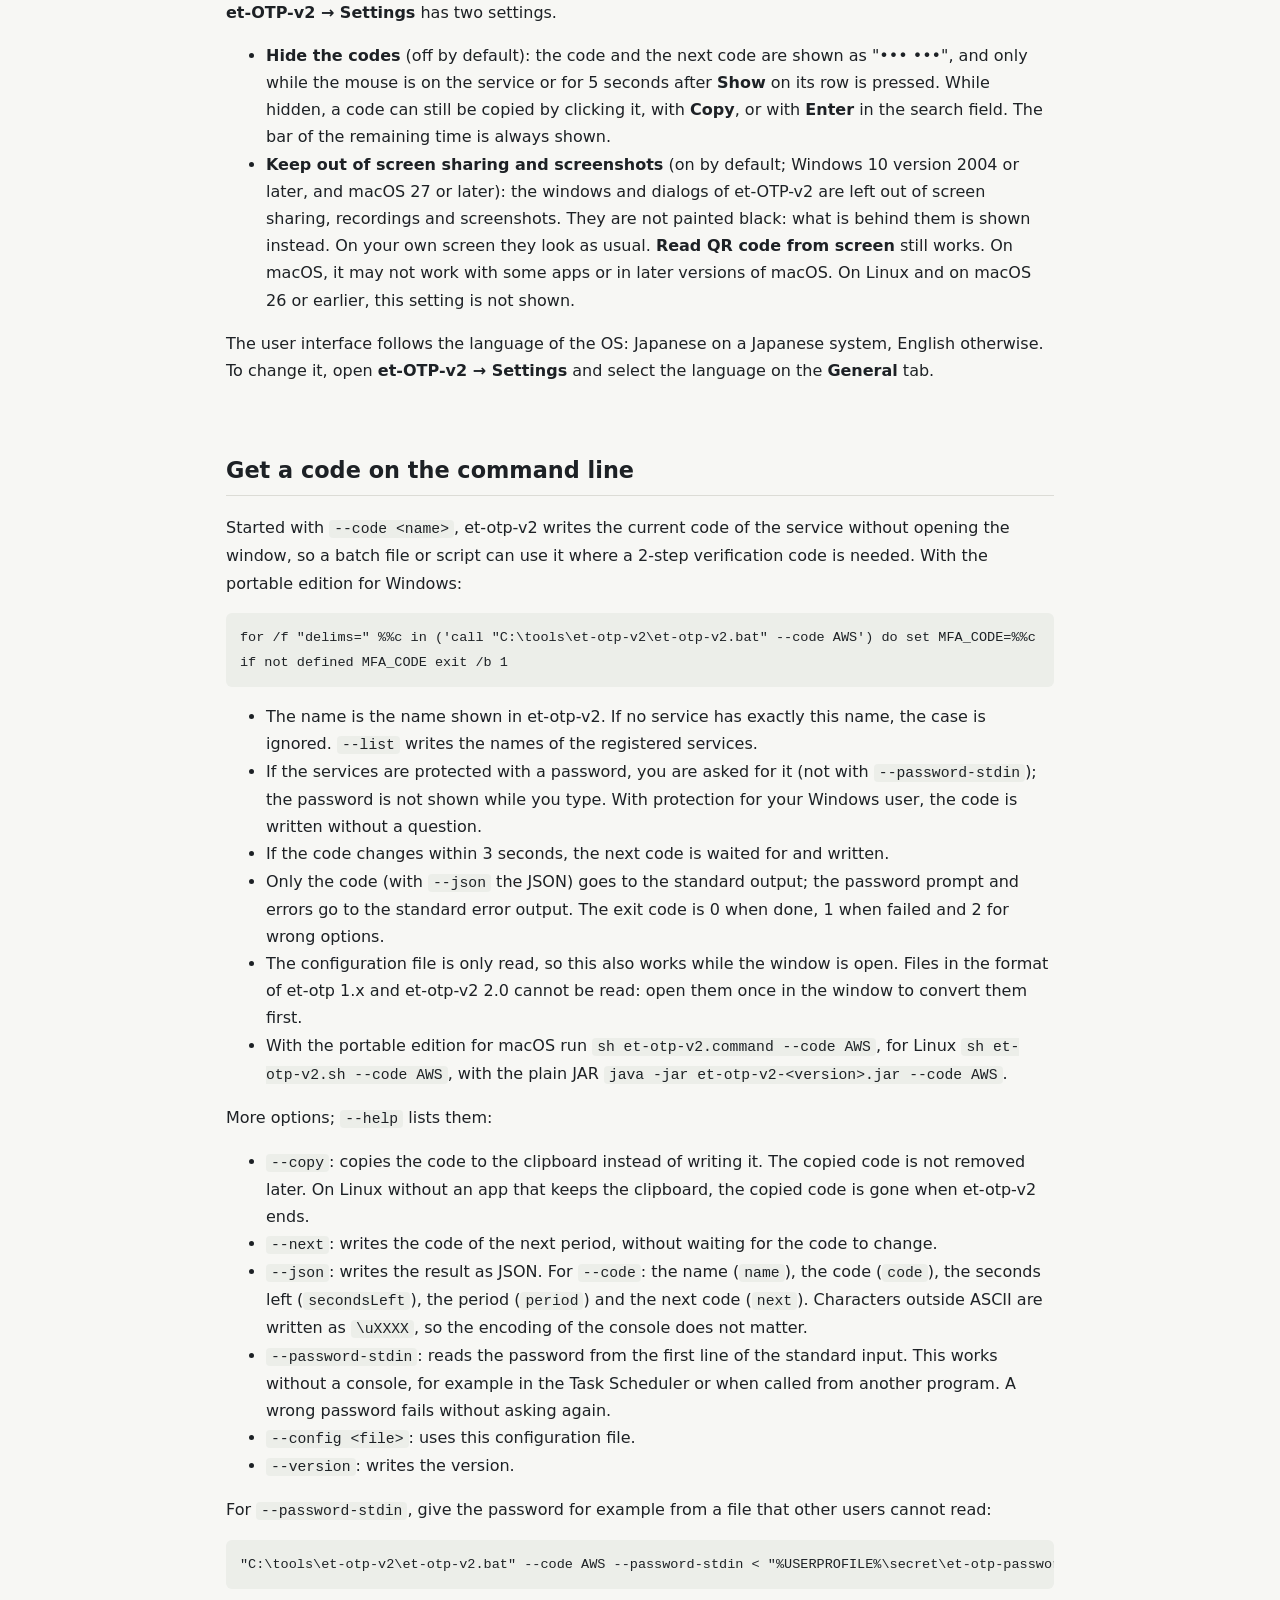
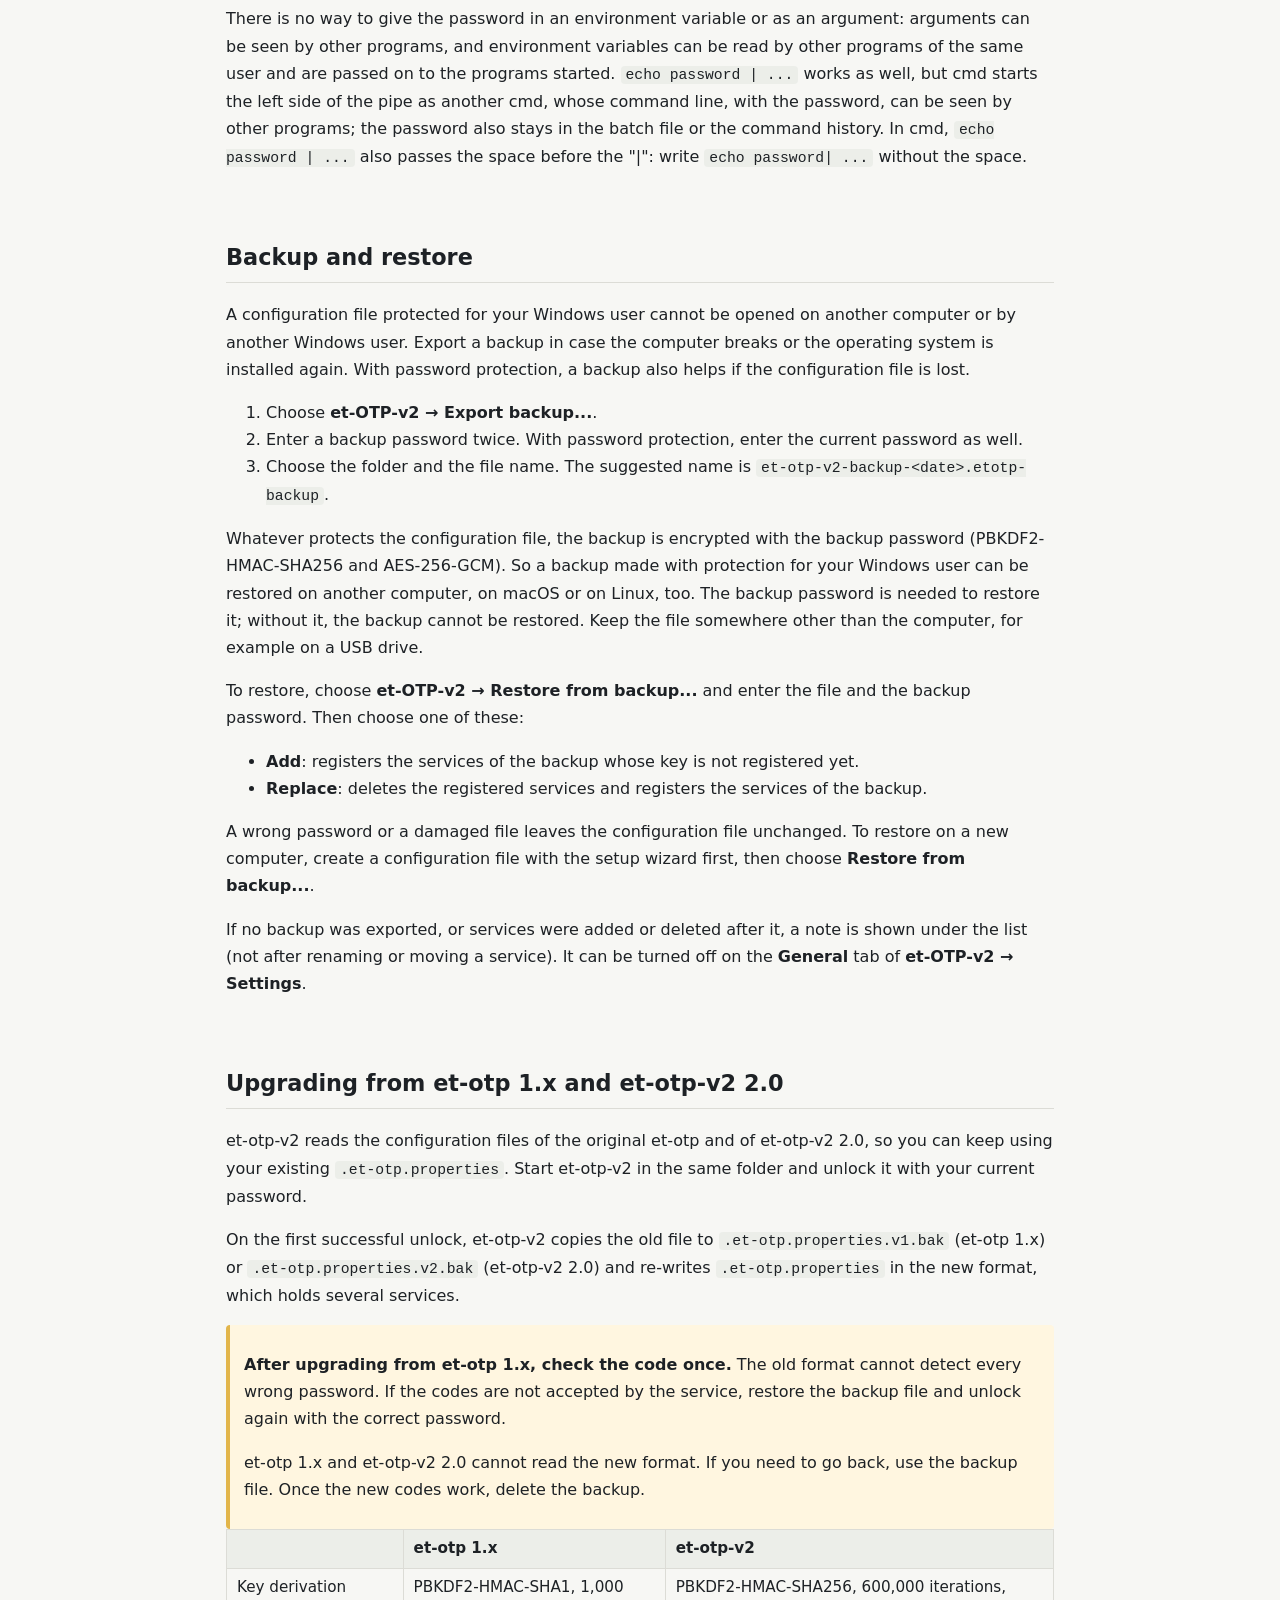
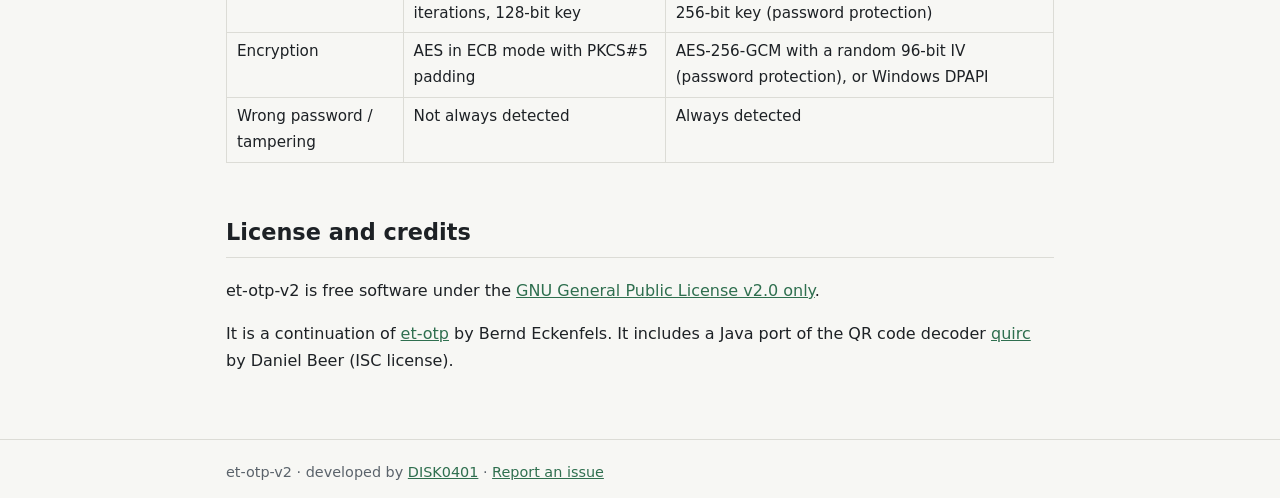
==== commit f99cc7ea: "Lock when the screen of the Mac is locked A locked session was only told on Windows. On macOS, the s" ====
--- a/docs/index.html
+++ b/docs/index.html
@@ -74,7 +74,7 @@
     <p>With many services, type part of a name into the search field: only the services whose name contains the text are shown. Case and the difference of full width and half width characters are ignored. When a button of the window has the focus, typing letters or digits starts the search; for Japanese, press <b>Ctrl+F</b> (<b>⌘F</b> on macOS) to go to the search field first. If one service is shown, <b>Enter</b> copies its code; with several, choose one with the up and down keys first. <b>Esc</b> shows all services again.</p>
     <p>To change the order, press <b>Edit</b> of a service or right-click its row, and choose <b>Move up</b>, <b>Move down</b> or <b>Move to top</b>. The order is saved in the configuration file, and <code>--list</code> on the command line uses it as well. While the list is filtered, the order cannot be changed.</p>
     <p>The services are saved to <code>.et-otp.properties</code> in your home folder. To move the file to another folder or name, open <b>et-OTP-v2 → Settings</b> and press <b>Move...</b> on the <b>General</b> tab. The chosen location is remembered in <code>.et-otp-location.properties</code> in your home folder and used on the next start; a desktop shortcut created by et-otp-v2 is updated as well. Without a chosen location, a <code>.et-otp.properties</code> in the working directory is used if it exists (same as et-otp 1.x). <b>Help → About</b> shows the full path. The language and the window position are saved to <code>.et-otp-ui.properties</code> in the same folder.</p>
-    <p>With password protection, the services are locked again so that nobody can see the codes while you are away. Locking removes the codes from the window and asks for the password again; a code you copied is also removed from the clipboard if it is still there. Open dialogs (entering a key, the settings) are closed, and unconfirmed changes are not saved. By default, et-otp-v2 locks after 5 minutes without use, and when the computer is locked or sleeps. Change this on the <b>Lock</b> tab of <b>et-OTP-v2 → Settings</b>, where locking when the window is minimized can be switched on as well. To lock at once, choose <b>et-OTP-v2 → Lock</b> (<b>Ctrl+L</b>, <b>⌘L</b> on macOS). A locked computer is detected on Windows only; on macOS and Linux, et-otp-v2 locks after the time without use and after sleep. With protection for your Windows user, no password is needed to open the services, so they are not locked.</p>
+    <p>With password protection, the services are locked again so that nobody can see the codes while you are away. Locking removes the codes from the window and asks for the password again; a code you copied is also removed from the clipboard if it is still there. Open dialogs (entering a key, the settings) are closed, and unconfirmed changes are not saved. By default, et-otp-v2 locks after 5 minutes without use, and when the computer is locked or sleeps. Change this on the <b>Lock</b> tab of <b>et-OTP-v2 → Settings</b>, where locking when the window is minimized can be switched on as well. To lock at once, choose <b>et-OTP-v2 → Lock</b> (<b>Ctrl+L</b>, <b>⌘L</b> on macOS). A locked computer is detected on Windows and macOS; on Linux, et-otp-v2 locks after the time without use and after sleep. With protection for your Windows user, no password is needed to open the services, so they are not locked.</p>
     <p>When locking, the key derived from the password is overwritten in memory. The keys of the services are Java strings, which cannot be overwritten; they are freed later as unused memory.</p>
     <p>The protection can be changed on the <b>Protection</b> tab of <b>et-OTP-v2 → Settings</b>. Services protected for your Windows user cannot be read on another computer or by another Windows user, so export a <a href="#backup">backup</a> for a new computer. Keep the backup codes (recovery codes) of your services somewhere other than the computer as well.</p>
     <p>Against screen sharing in online meetings and people looking over your shoulder, the <b>Display</b> tab of <b>et-OTP-v2 → Settings</b> has two settings.</p>
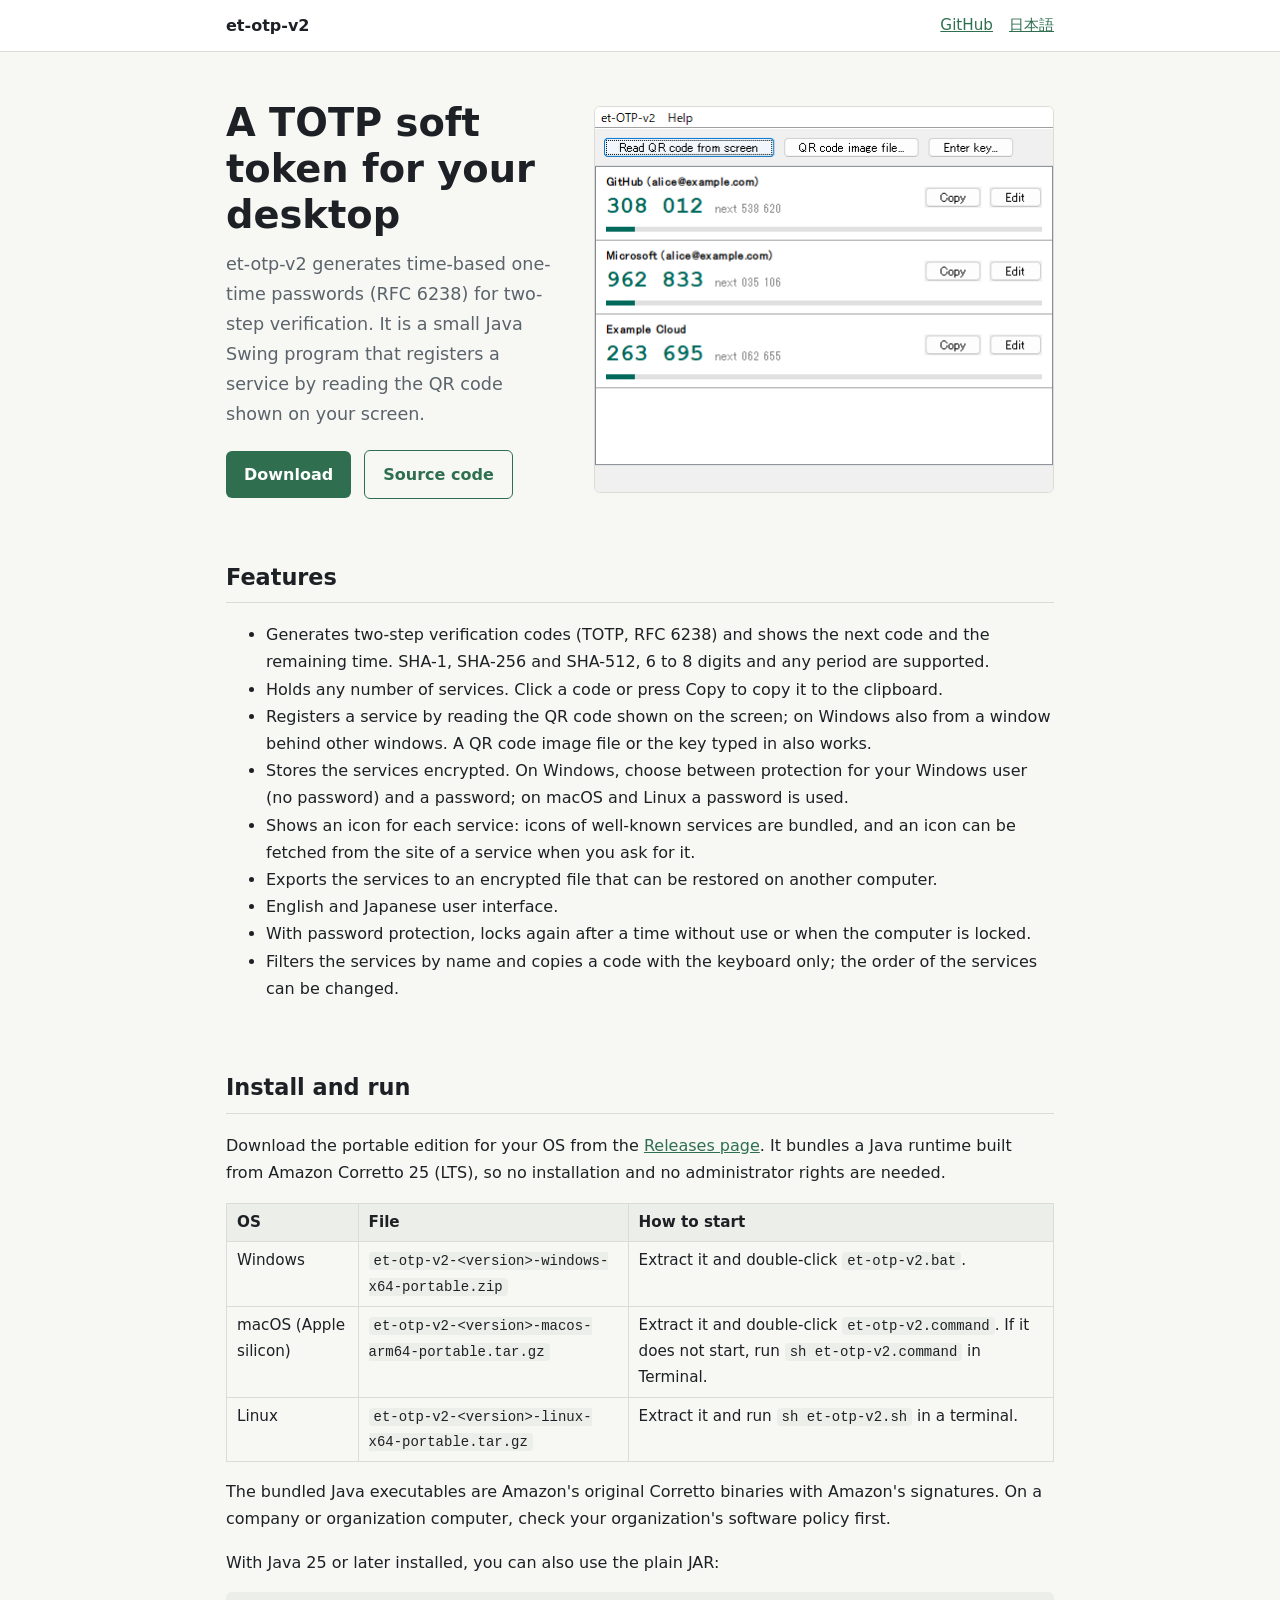
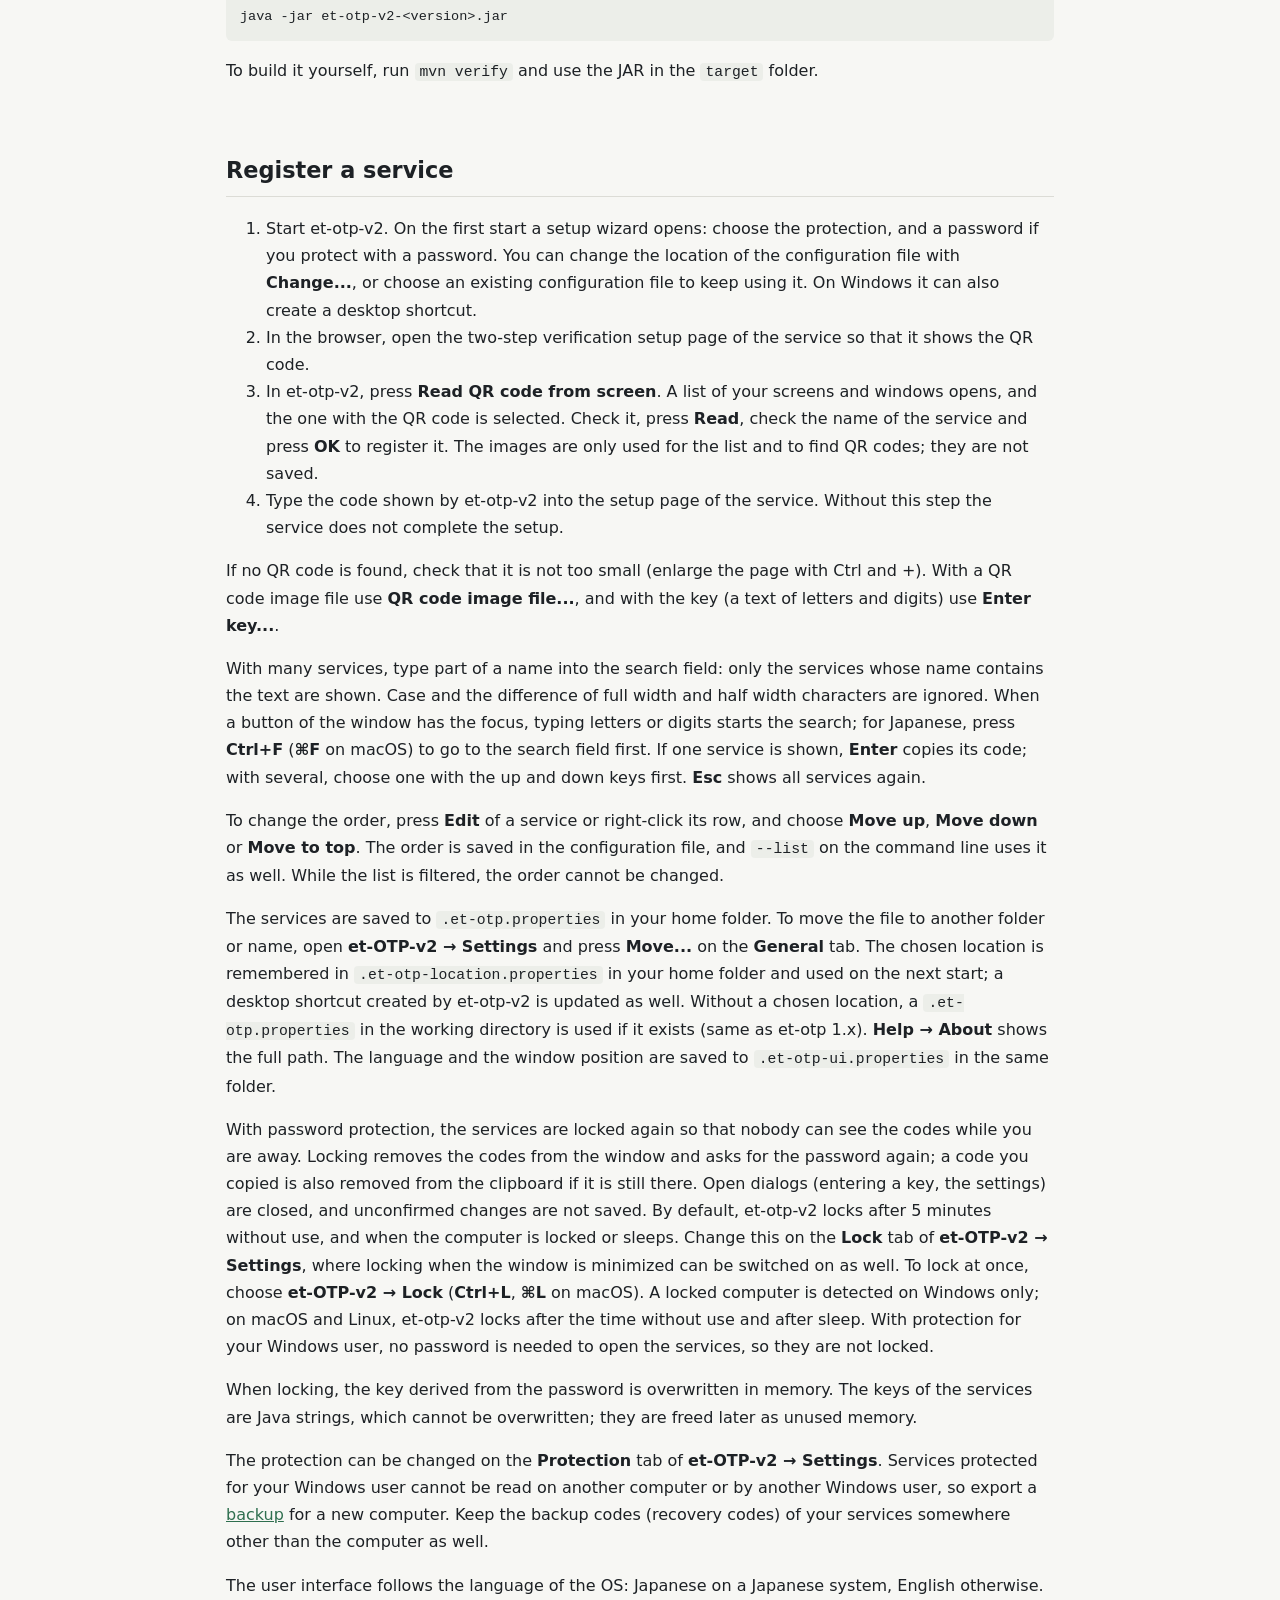
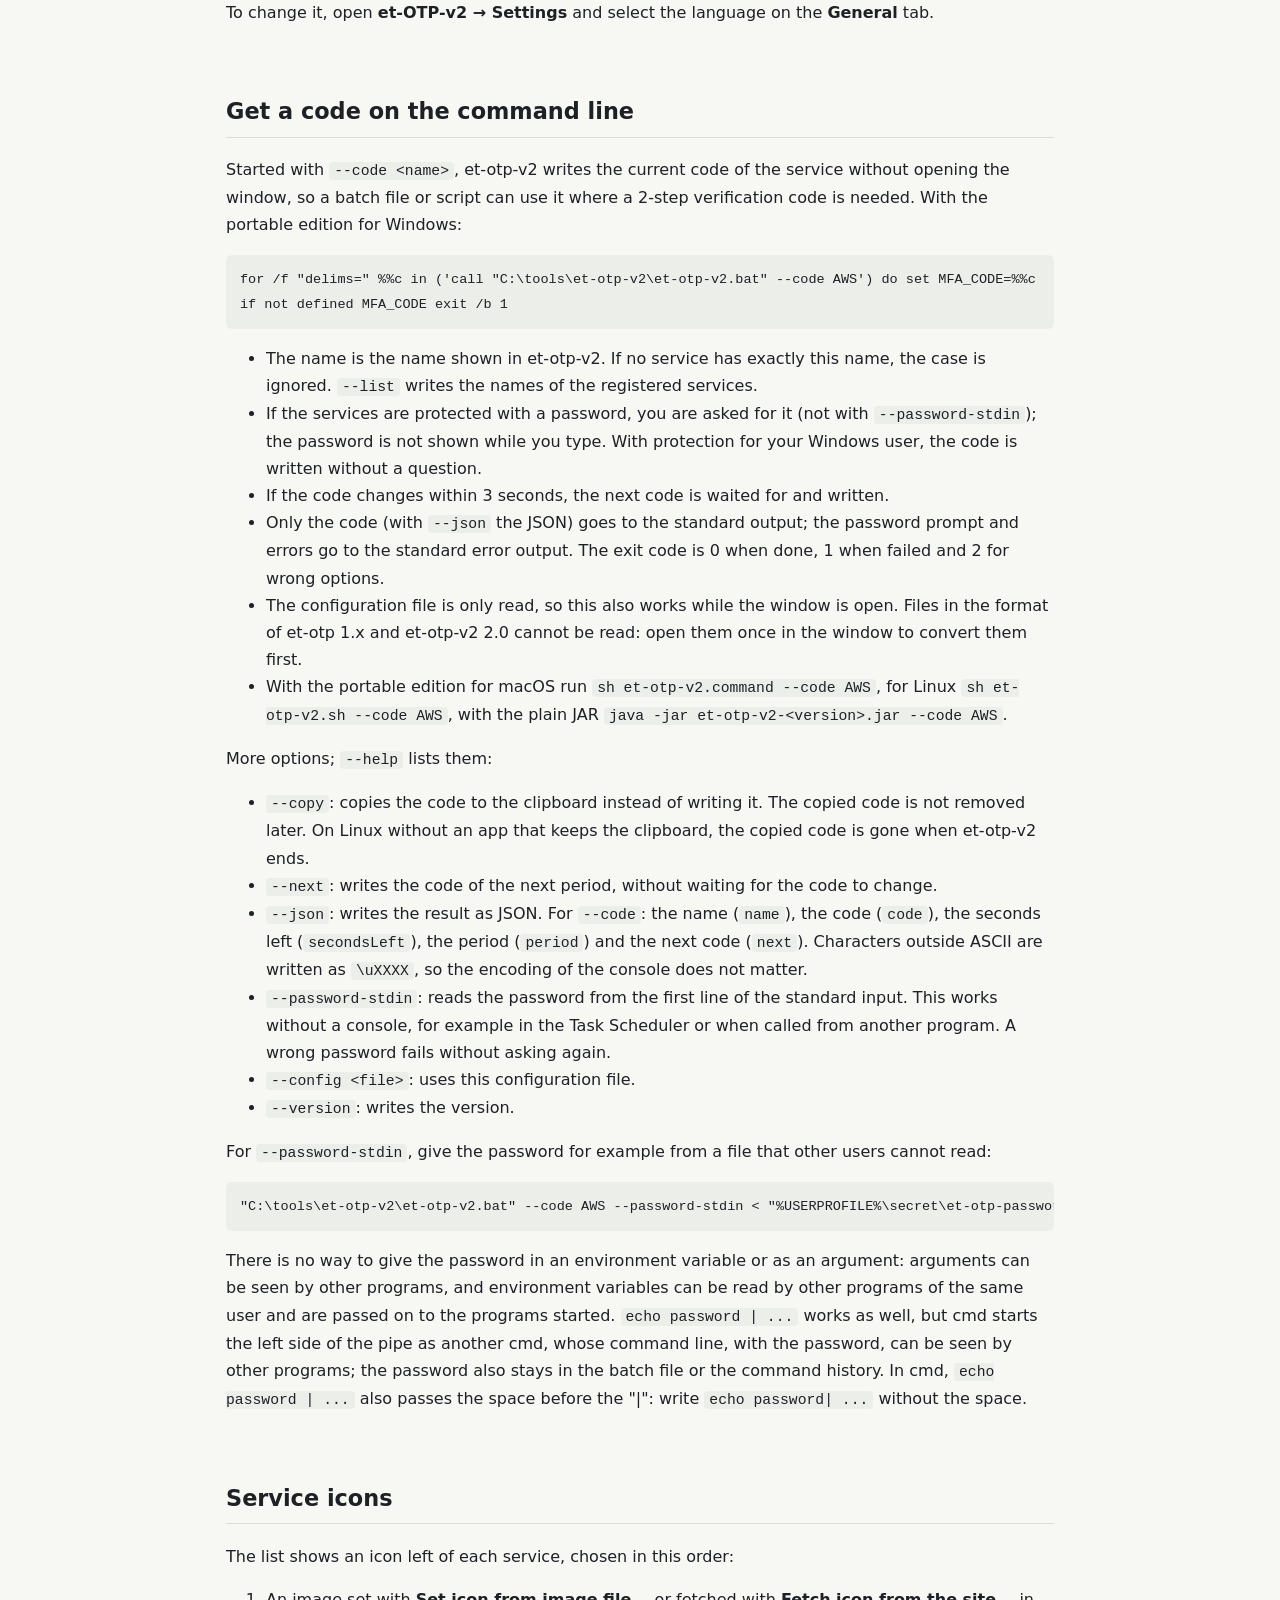
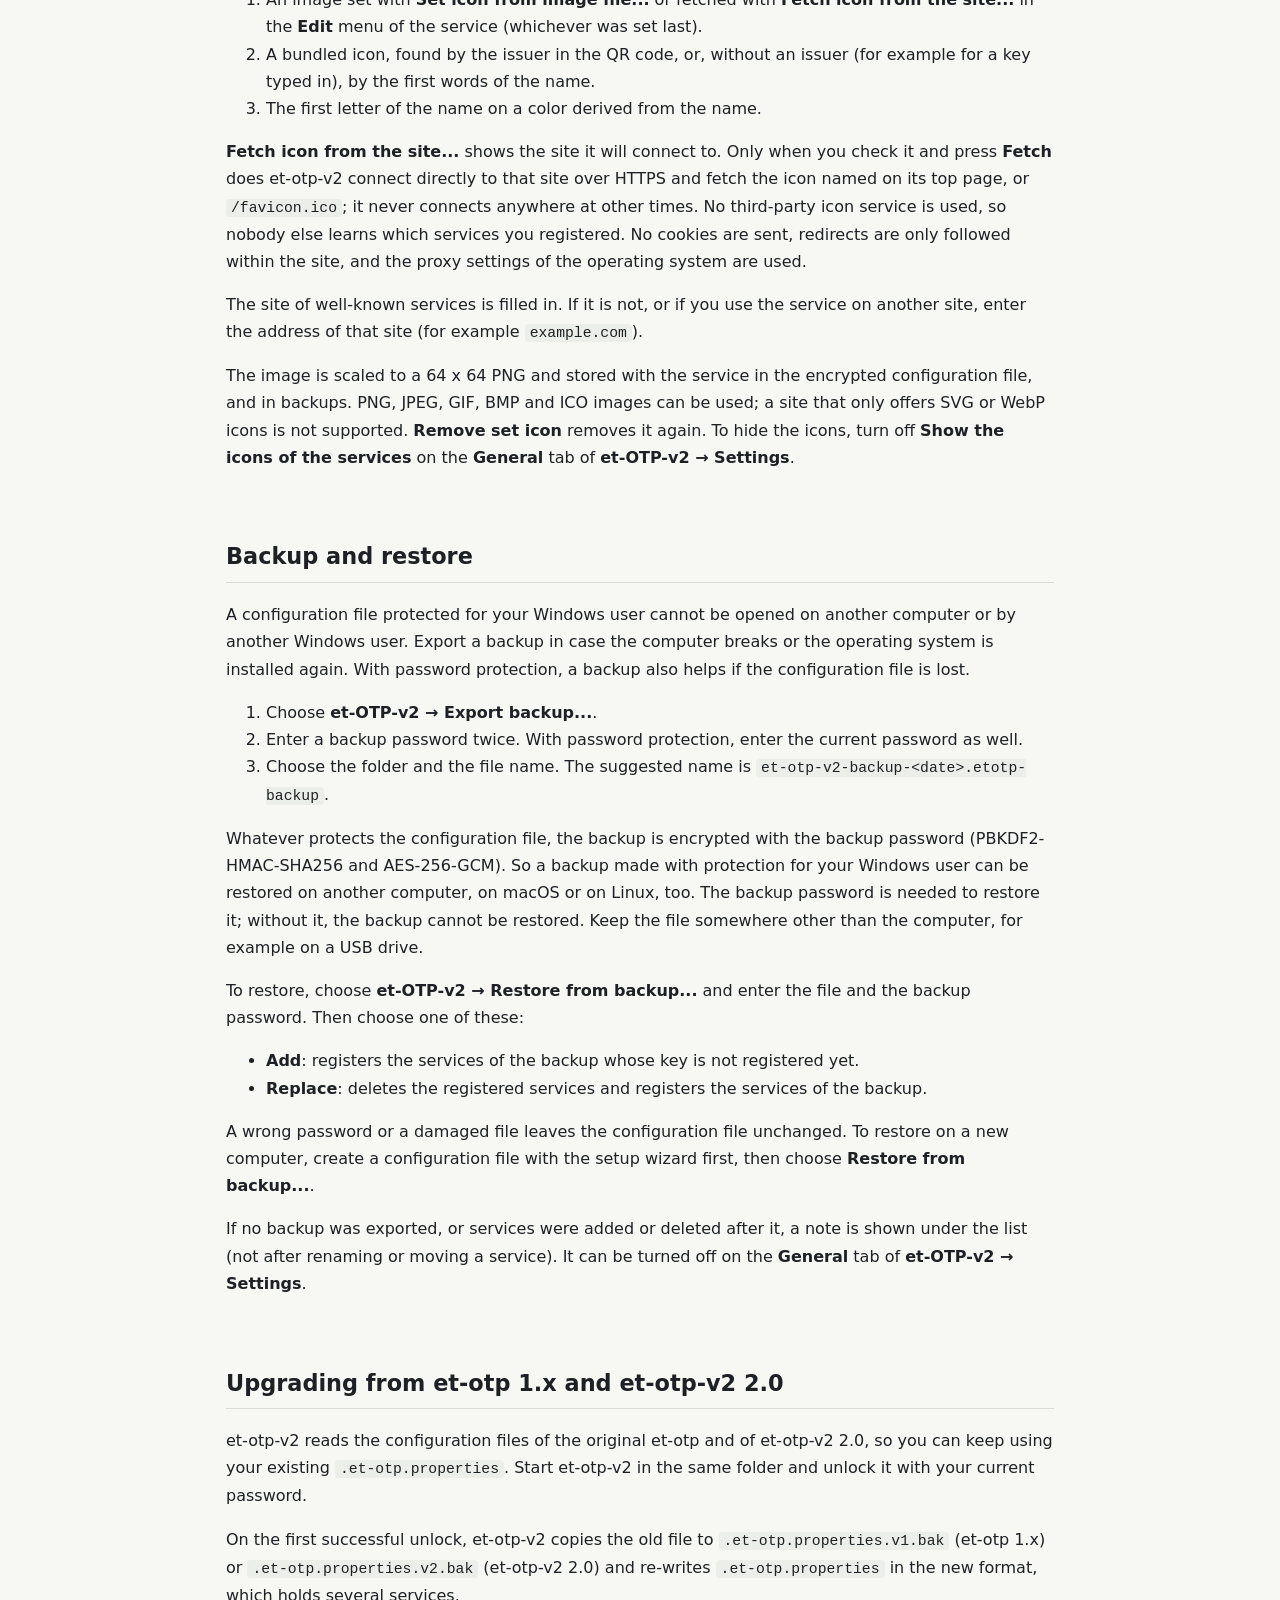
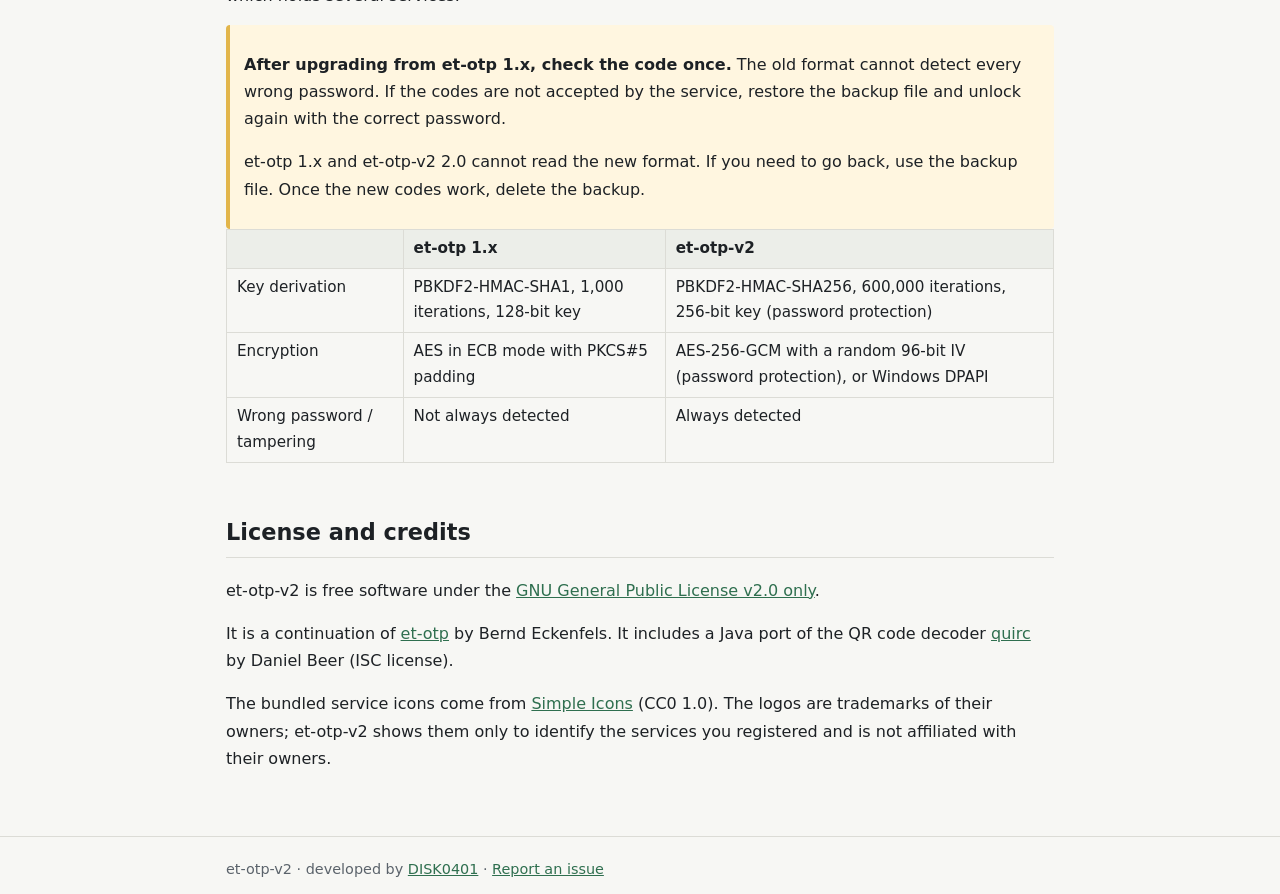
==== commit b39efc2c: "Show an icon for each service Each row shows the icon of the service (issue #27), chosen in this ord" ====
--- a/docs/index.html
+++ b/docs/index.html
@@ -37,11 +37,11 @@
       <li>Holds any number of services. Click a code or press Copy to copy it to the clipboard.</li>
       <li>Registers a service by reading the QR code shown on the screen; on Windows also from a window behind other windows. A QR code image file or the key typed in also works.</li>
       <li>Stores the services encrypted. On Windows, choose between protection for your Windows user (no password) and a password; on macOS and Linux a password is used.</li>
+      <li>Shows an icon for each service: icons of well-known services are bundled, and an icon can be fetched from the site of a service when you ask for it.</li>
       <li>Exports the services to an encrypted file that can be restored on another computer.</li>
       <li>English and Japanese user interface.</li>
       <li>With password protection, locks again after a time without use or when the computer is locked.</li>
       <li>Filters the services by name and copies a code with the keyboard only; the order of the services can be changed.</li>
-      <li>Hides the codes on request; on Windows, the windows can also be left out of screen sharing and screenshots.</li>
     </ul>
   </section>
 
@@ -74,14 +74,9 @@
     <p>With many services, type part of a name into the search field: only the services whose name contains the text are shown. Case and the difference of full width and half width characters are ignored. When a button of the window has the focus, typing letters or digits starts the search; for Japanese, press <b>Ctrl+F</b> (<b>⌘F</b> on macOS) to go to the search field first. If one service is shown, <b>Enter</b> copies its code; with several, choose one with the up and down keys first. <b>Esc</b> shows all services again.</p>
     <p>To change the order, press <b>Edit</b> of a service or right-click its row, and choose <b>Move up</b>, <b>Move down</b> or <b>Move to top</b>. The order is saved in the configuration file, and <code>--list</code> on the command line uses it as well. While the list is filtered, the order cannot be changed.</p>
     <p>The services are saved to <code>.et-otp.properties</code> in your home folder. To move the file to another folder or name, open <b>et-OTP-v2 → Settings</b> and press <b>Move...</b> on the <b>General</b> tab. The chosen location is remembered in <code>.et-otp-location.properties</code> in your home folder and used on the next start; a desktop shortcut created by et-otp-v2 is updated as well. Without a chosen location, a <code>.et-otp.properties</code> in the working directory is used if it exists (same as et-otp 1.x). <b>Help → About</b> shows the full path. The language and the window position are saved to <code>.et-otp-ui.properties</code> in the same folder.</p>
-    <p>With password protection, the services are locked again so that nobody can see the codes while you are away. Locking removes the codes from the window and asks for the password again; a code you copied is also removed from the clipboard if it is still there. Open dialogs (entering a key, the settings) are closed, and unconfirmed changes are not saved. By default, et-otp-v2 locks after 5 minutes without use, and when the computer is locked or sleeps. Change this on the <b>Lock</b> tab of <b>et-OTP-v2 → Settings</b>, where locking when the window is minimized can be switched on as well. To lock at once, choose <b>et-OTP-v2 → Lock</b> (<b>Ctrl+L</b>, <b>⌘L</b> on macOS). A locked computer is detected on Windows and macOS; on Linux, et-otp-v2 locks after the time without use and after sleep. With protection for your Windows user, no password is needed to open the services, so they are not locked.</p>
+    <p>With password protection, the services are locked again so that nobody can see the codes while you are away. Locking removes the codes from the window and asks for the password again; a code you copied is also removed from the clipboard if it is still there. Open dialogs (entering a key, the settings) are closed, and unconfirmed changes are not saved. By default, et-otp-v2 locks after 5 minutes without use, and when the computer is locked or sleeps. Change this on the <b>Lock</b> tab of <b>et-OTP-v2 → Settings</b>, where locking when the window is minimized can be switched on as well. To lock at once, choose <b>et-OTP-v2 → Lock</b> (<b>Ctrl+L</b>, <b>⌘L</b> on macOS). A locked computer is detected on Windows only; on macOS and Linux, et-otp-v2 locks after the time without use and after sleep. With protection for your Windows user, no password is needed to open the services, so they are not locked.</p>
     <p>When locking, the key derived from the password is overwritten in memory. The keys of the services are Java strings, which cannot be overwritten; they are freed later as unused memory.</p>
     <p>The protection can be changed on the <b>Protection</b> tab of <b>et-OTP-v2 → Settings</b>. Services protected for your Windows user cannot be read on another computer or by another Windows user, so export a <a href="#backup">backup</a> for a new computer. Keep the backup codes (recovery codes) of your services somewhere other than the computer as well.</p>
-    <p>Against screen sharing in online meetings and people looking over your shoulder, the <b>Display</b> tab of <b>et-OTP-v2 → Settings</b> has two settings.</p>
-    <ul>
-      <li><b>Hide the codes</b> (off by default): the code and the next code are shown as "••• •••", and only while the mouse is on the service or for 5 seconds after <b>Show</b> on its row is pressed. While hidden, a code can still be copied by clicking it, with <b>Copy</b>, or with <b>Enter</b> in the search field. The bar of the remaining time is always shown.</li>
-      <li><b>Keep out of screen sharing and screenshots</b> (on by default; Windows 10 version 2004 or later, and macOS 27 or later): the windows and dialogs of et-OTP-v2 are left out of screen sharing, recordings and screenshots. They are not painted black: what is behind them is shown instead. On your own screen they look as usual. <b>Read QR code from screen</b> still works. On macOS, it may not work with some apps or in later versions of macOS. On Linux and on macOS 26 or earlier, this setting is not shown.</li>
-    </ul>
     <p>The user interface follows the language of the OS: Japanese on a Japanese system, English otherwise. To change it, open <b>et-OTP-v2 → Settings</b> and select the language on the <b>General</b> tab.</p>
   </section>
 
@@ -110,6 +105,19 @@
     <p>For <code>--password-stdin</code>, give the password for example from a file that other users cannot read:</p>
     <pre><code>"C:\tools\et-otp-v2\et-otp-v2.bat" --code AWS --password-stdin &lt; "%USERPROFILE%\secret\et-otp-password.txt"</code></pre>
     <p>There is no way to give the password in an environment variable or as an argument: arguments can be seen by other programs, and environment variables can be read by other programs of the same user and are passed on to the programs started. <code>echo password | ...</code> works as well, but cmd starts the left side of the pipe as another cmd, whose command line, with the password, can be seen by other programs; the password also stays in the batch file or the command history. In cmd, <code>echo password | ...</code> also passes the space before the "|": write <code>echo password| ...</code> without the space.</p>
+  </section>
+
+  <section id="icons">
+    <h2>Service icons</h2>
+    <p>The list shows an icon left of each service, chosen in this order:</p>
+    <ol>
+      <li>An image set with <b>Set icon from image file...</b> or fetched with <b>Fetch icon from the site...</b> in the <b>Edit</b> menu of the service (whichever was set last).</li>
+      <li>A bundled icon, found by the issuer in the QR code, or, without an issuer (for example for a key typed in), by the first words of the name.</li>
+      <li>The first letter of the name on a color derived from the name.</li>
+    </ol>
+    <p><b>Fetch icon from the site...</b> shows the site it will connect to. Only when you check it and press <b>Fetch</b> does et-otp-v2 connect directly to that site over HTTPS and fetch the icon named on its top page, or <code>/favicon.ico</code>; it never connects anywhere at other times. No third-party icon service is used, so nobody else learns which services you registered. No cookies are sent, redirects are only followed within the site, and the proxy settings of the operating system are used.</p>
+    <p>The site of well-known services is filled in. If it is not, or if you use the service on another site, enter the address of that site (for example <code>example.com</code>).</p>
+    <p>The image is scaled to a 64 x 64 PNG and stored with the service in the encrypted configuration file, and in backups. PNG, JPEG, GIF, BMP and ICO images can be used; a site that only offers SVG or WebP icons is not supported. <b>Remove set icon</b> removes it again. To hide the icons, turn off <b>Show the icons of the services</b> on the <b>General</b> tab of <b>et-OTP-v2 → Settings</b>.</p>
   </section>
 
   <section id="backup">
@@ -152,6 +160,7 @@
     <h2>License and credits</h2>
     <p>et-otp-v2 is free software under the <a href="https://github.com/DISK0401/et-otp-v2/blob/main/LICENSE">GNU General Public License v2.0 only</a>.</p>
     <p>It is a continuation of <a href="https://github.com/ecki/et-otp">et-otp</a> by Bernd Eckenfels. It includes a Java port of the QR code decoder <a href="https://github.com/dlbeer/quirc">quirc</a> by Daniel Beer (ISC license).</p>
+    <p>The bundled service icons come from <a href="https://github.com/simple-icons/simple-icons">Simple Icons</a> (CC0 1.0). The logos are trademarks of their owners; et-otp-v2 shows them only to identify the services you registered and is not affiliated with their owners.</p>
   </section>
 </main>
 
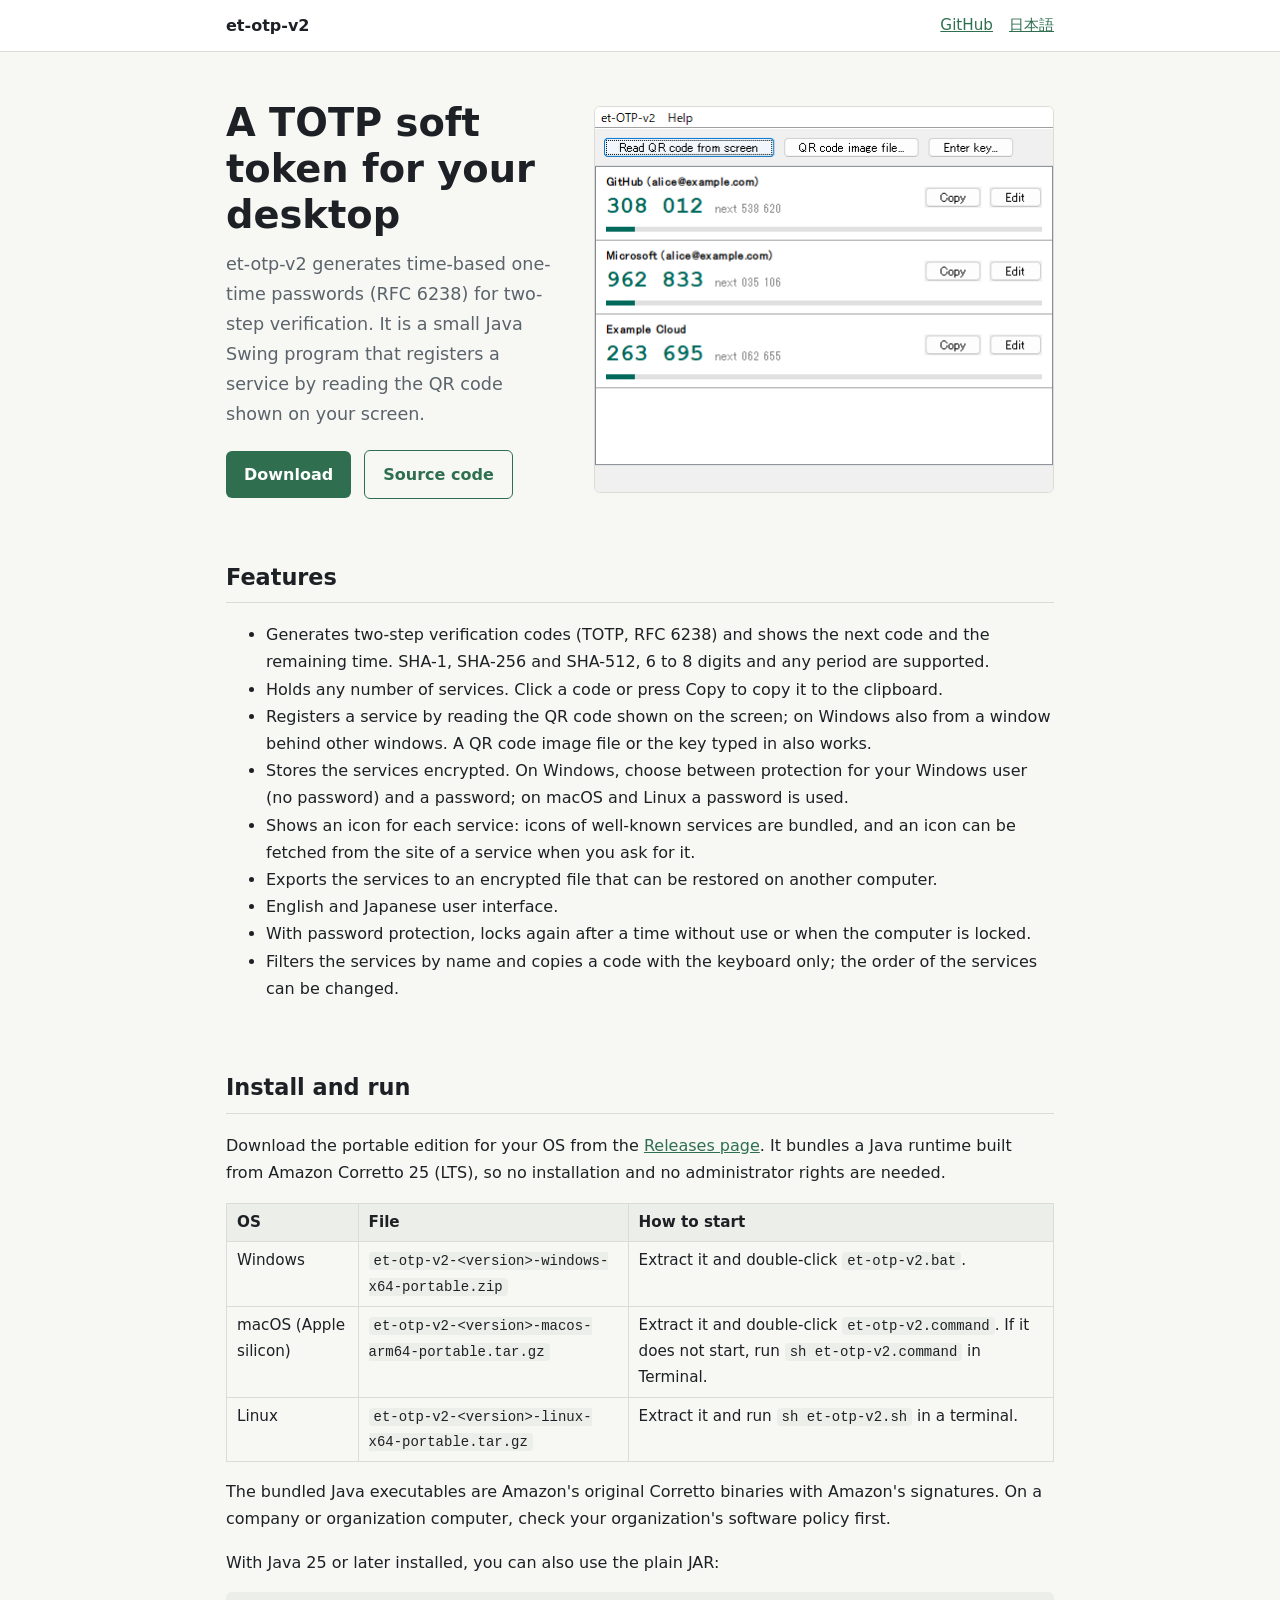
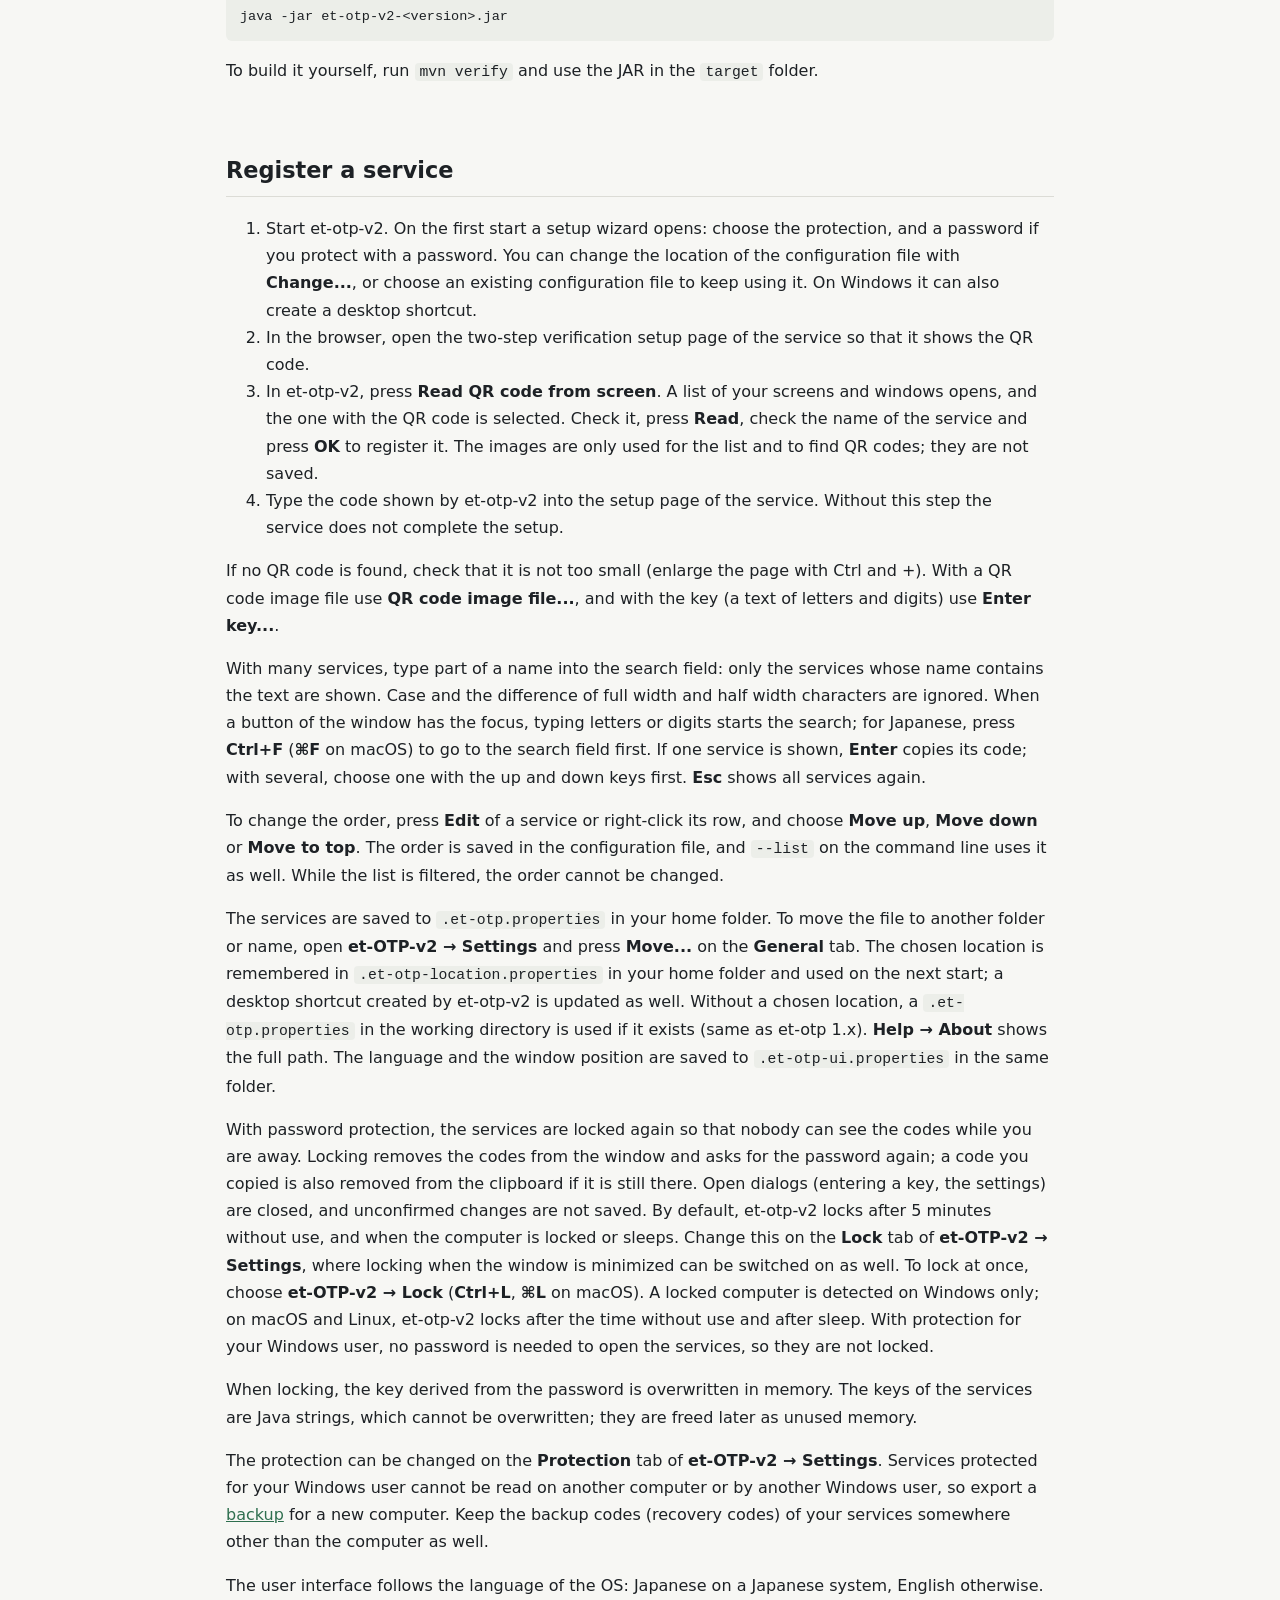
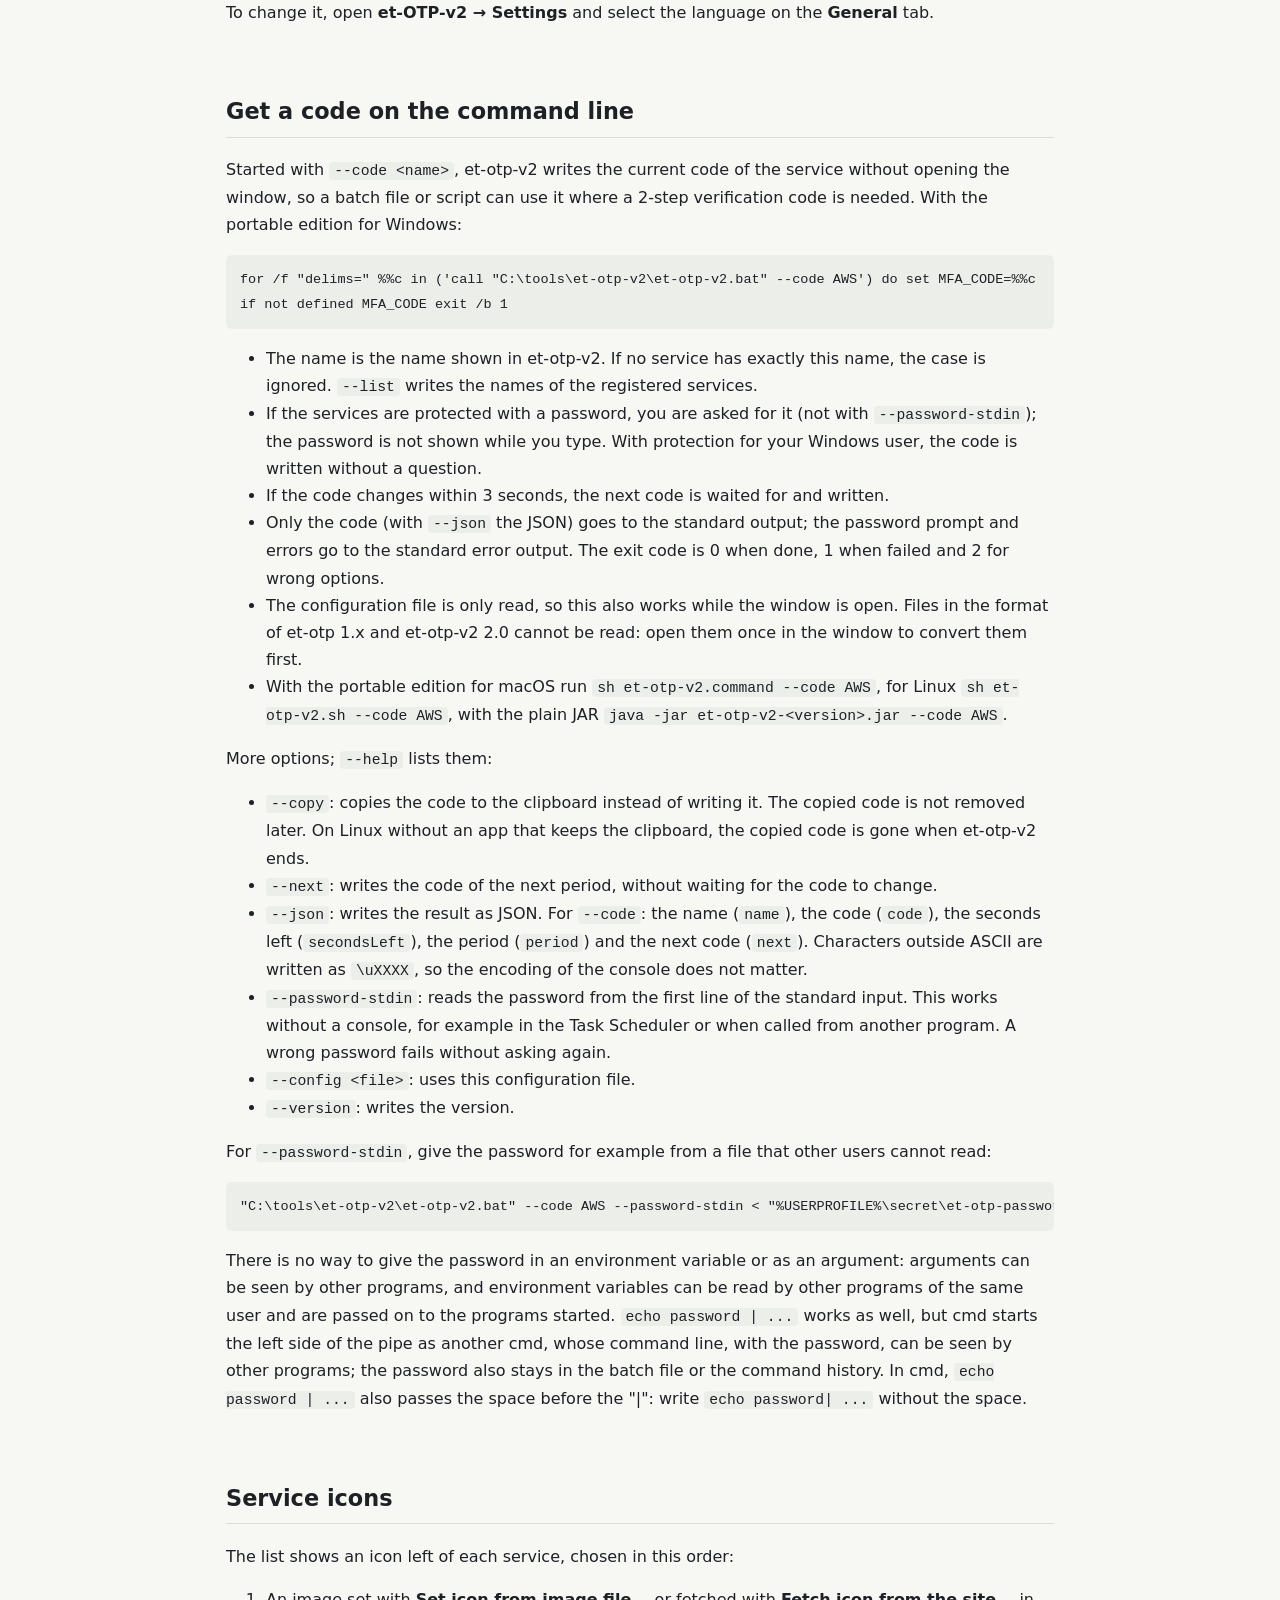
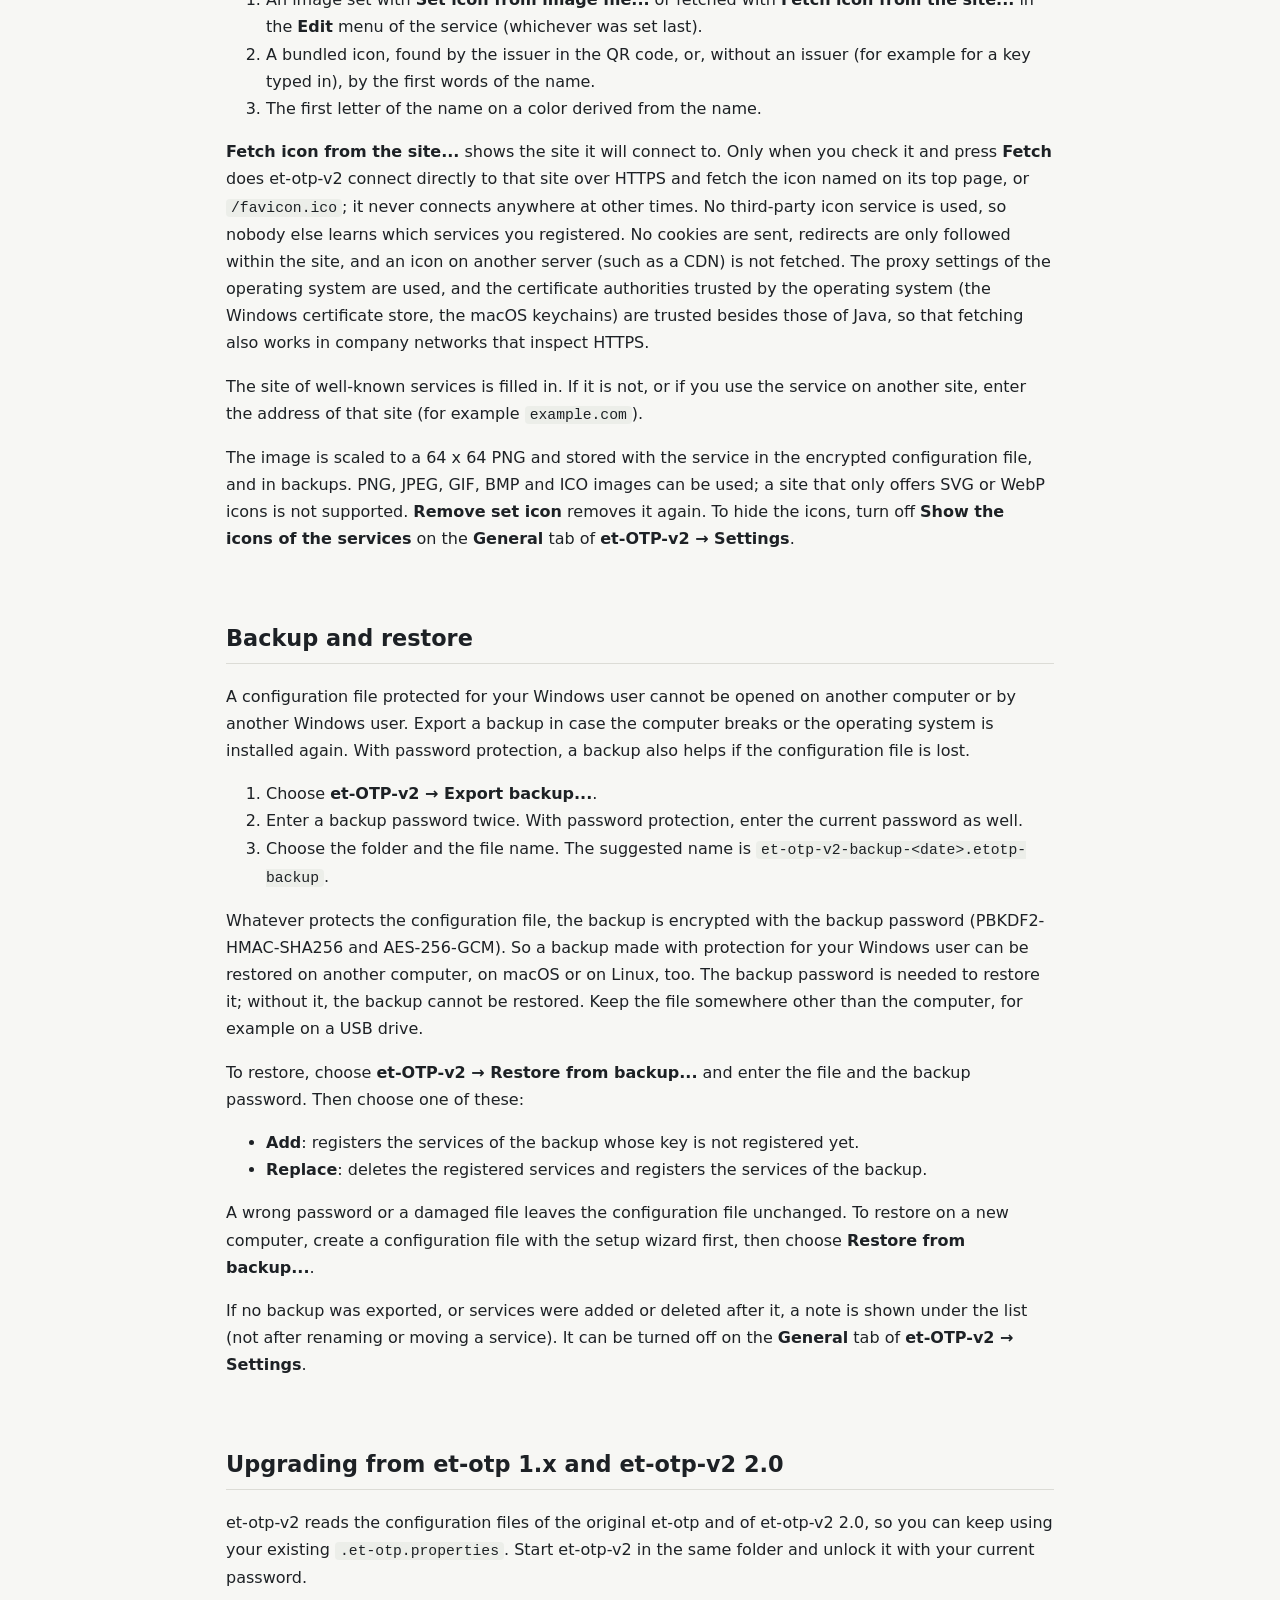
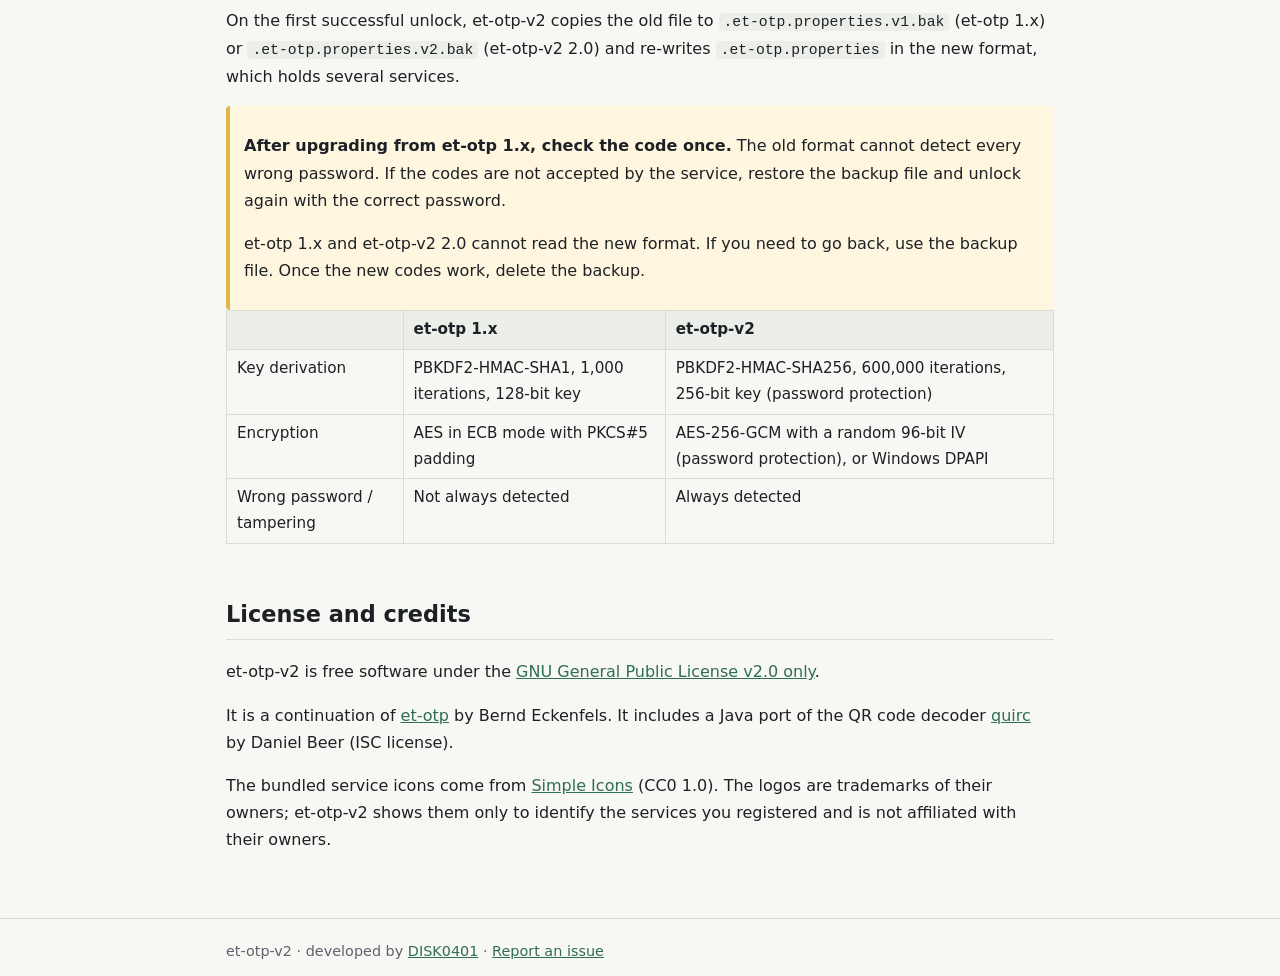
==== commit f5bbe8c8: "Test the fetch limits and tell why an icon was not fetched - Redirect checks and the limited reading" ====
--- a/docs/index.html
+++ b/docs/index.html
@@ -115,7 +115,7 @@
       <li>A bundled icon, found by the issuer in the QR code, or, without an issuer (for example for a key typed in), by the first words of the name.</li>
       <li>The first letter of the name on a color derived from the name.</li>
     </ol>
-    <p><b>Fetch icon from the site...</b> shows the site it will connect to. Only when you check it and press <b>Fetch</b> does et-otp-v2 connect directly to that site over HTTPS and fetch the icon named on its top page, or <code>/favicon.ico</code>; it never connects anywhere at other times. No third-party icon service is used, so nobody else learns which services you registered. No cookies are sent, redirects are only followed within the site, and the proxy settings of the operating system are used.</p>
+    <p><b>Fetch icon from the site...</b> shows the site it will connect to. Only when you check it and press <b>Fetch</b> does et-otp-v2 connect directly to that site over HTTPS and fetch the icon named on its top page, or <code>/favicon.ico</code>; it never connects anywhere at other times. No third-party icon service is used, so nobody else learns which services you registered. No cookies are sent, redirects are only followed within the site, and an icon on another server (such as a CDN) is not fetched. The proxy settings of the operating system are used, and the certificate authorities trusted by the operating system (the Windows certificate store, the macOS keychains) are trusted besides those of Java, so that fetching also works in company networks that inspect HTTPS.</p>
     <p>The site of well-known services is filled in. If it is not, or if you use the service on another site, enter the address of that site (for example <code>example.com</code>).</p>
     <p>The image is scaled to a 64 x 64 PNG and stored with the service in the encrypted configuration file, and in backups. PNG, JPEG, GIF, BMP and ICO images can be used; a site that only offers SVG or WebP icons is not supported. <b>Remove set icon</b> removes it again. To hide the icons, turn off <b>Show the icons of the services</b> on the <b>General</b> tab of <b>et-OTP-v2 → Settings</b>.</p>
   </section>
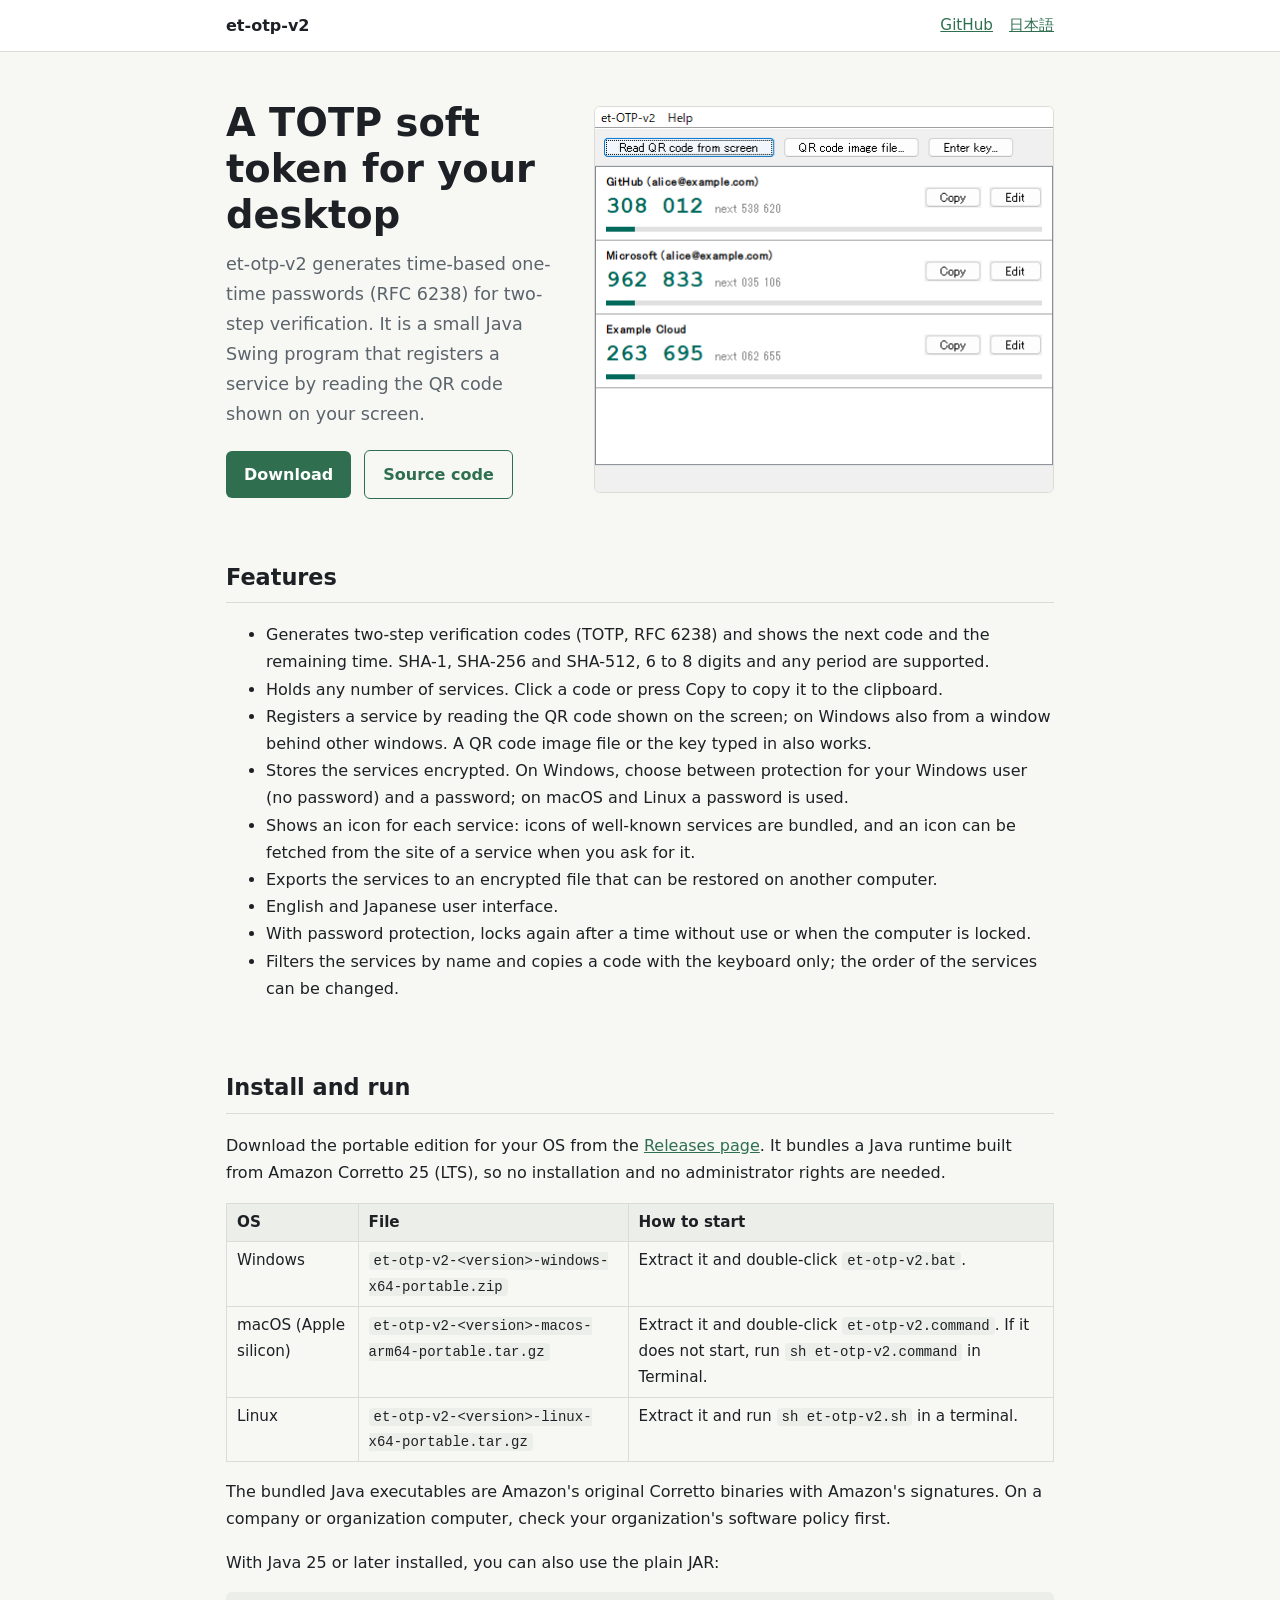
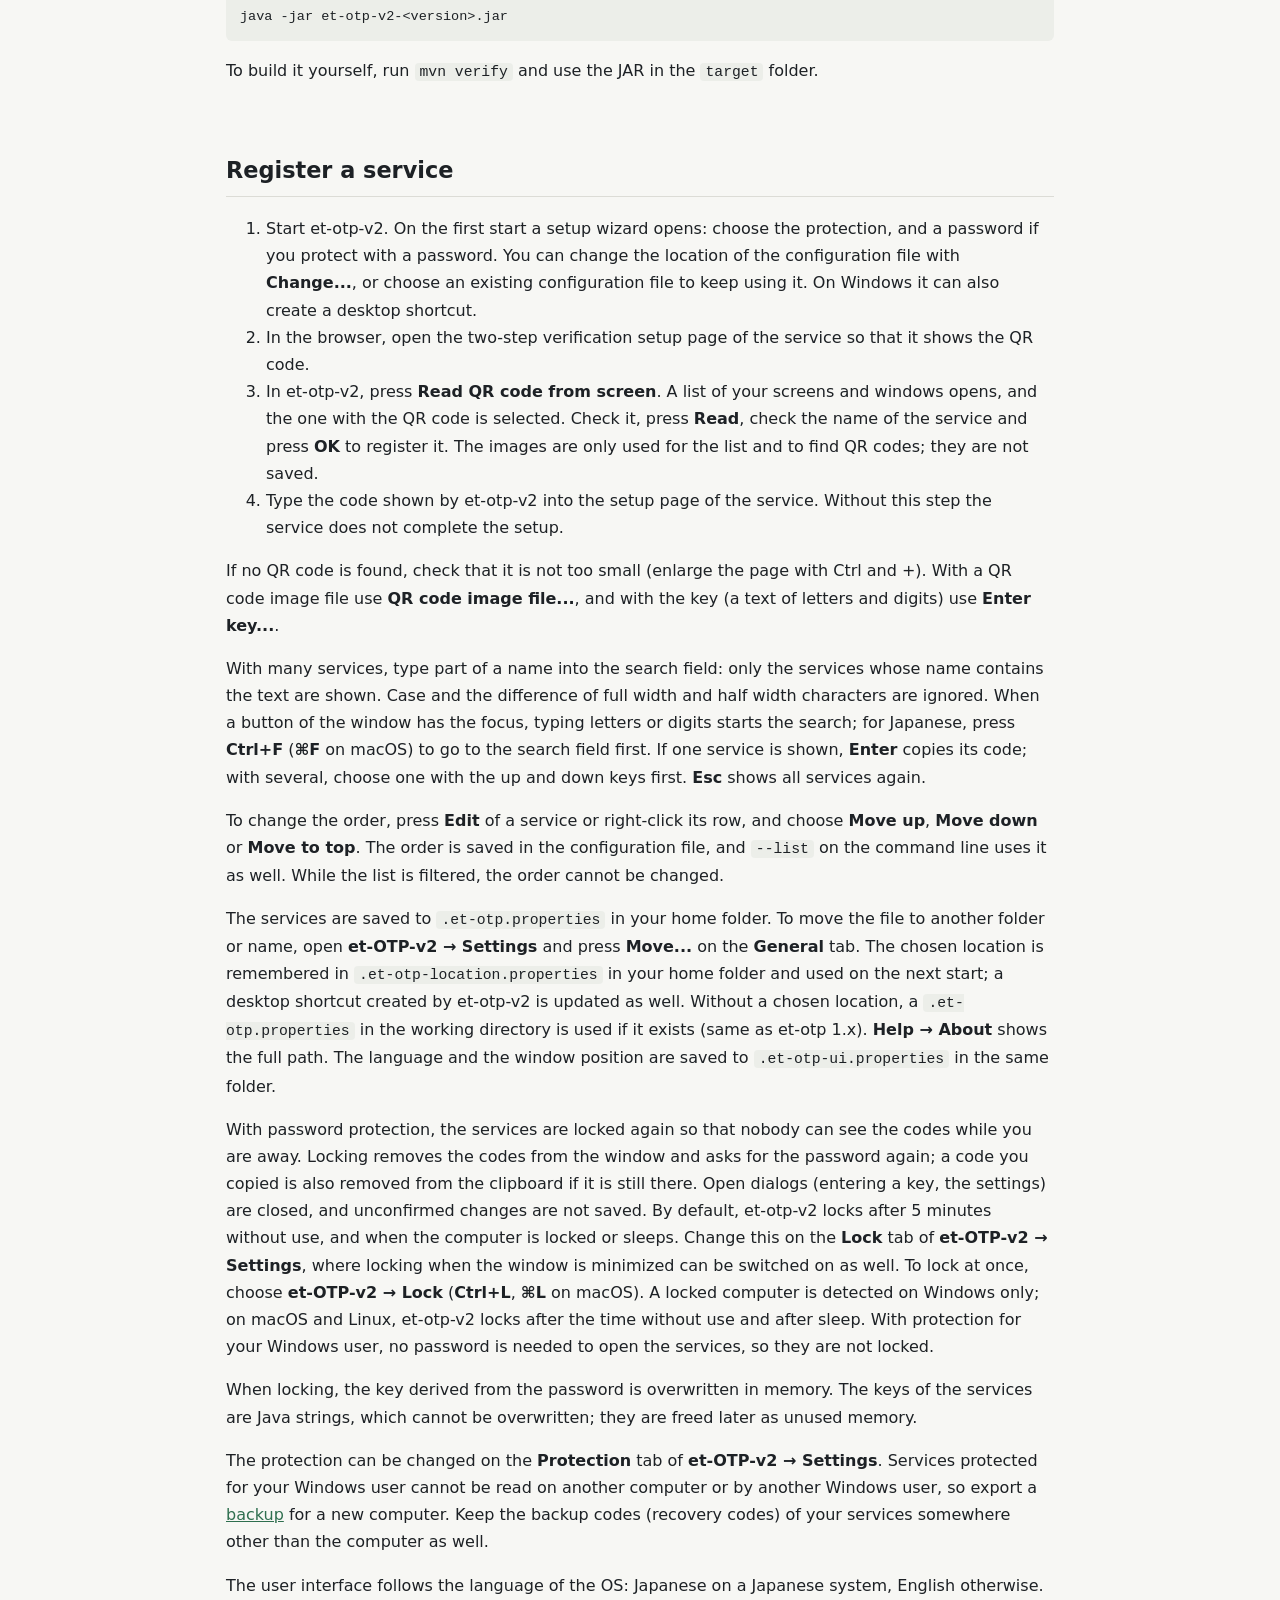
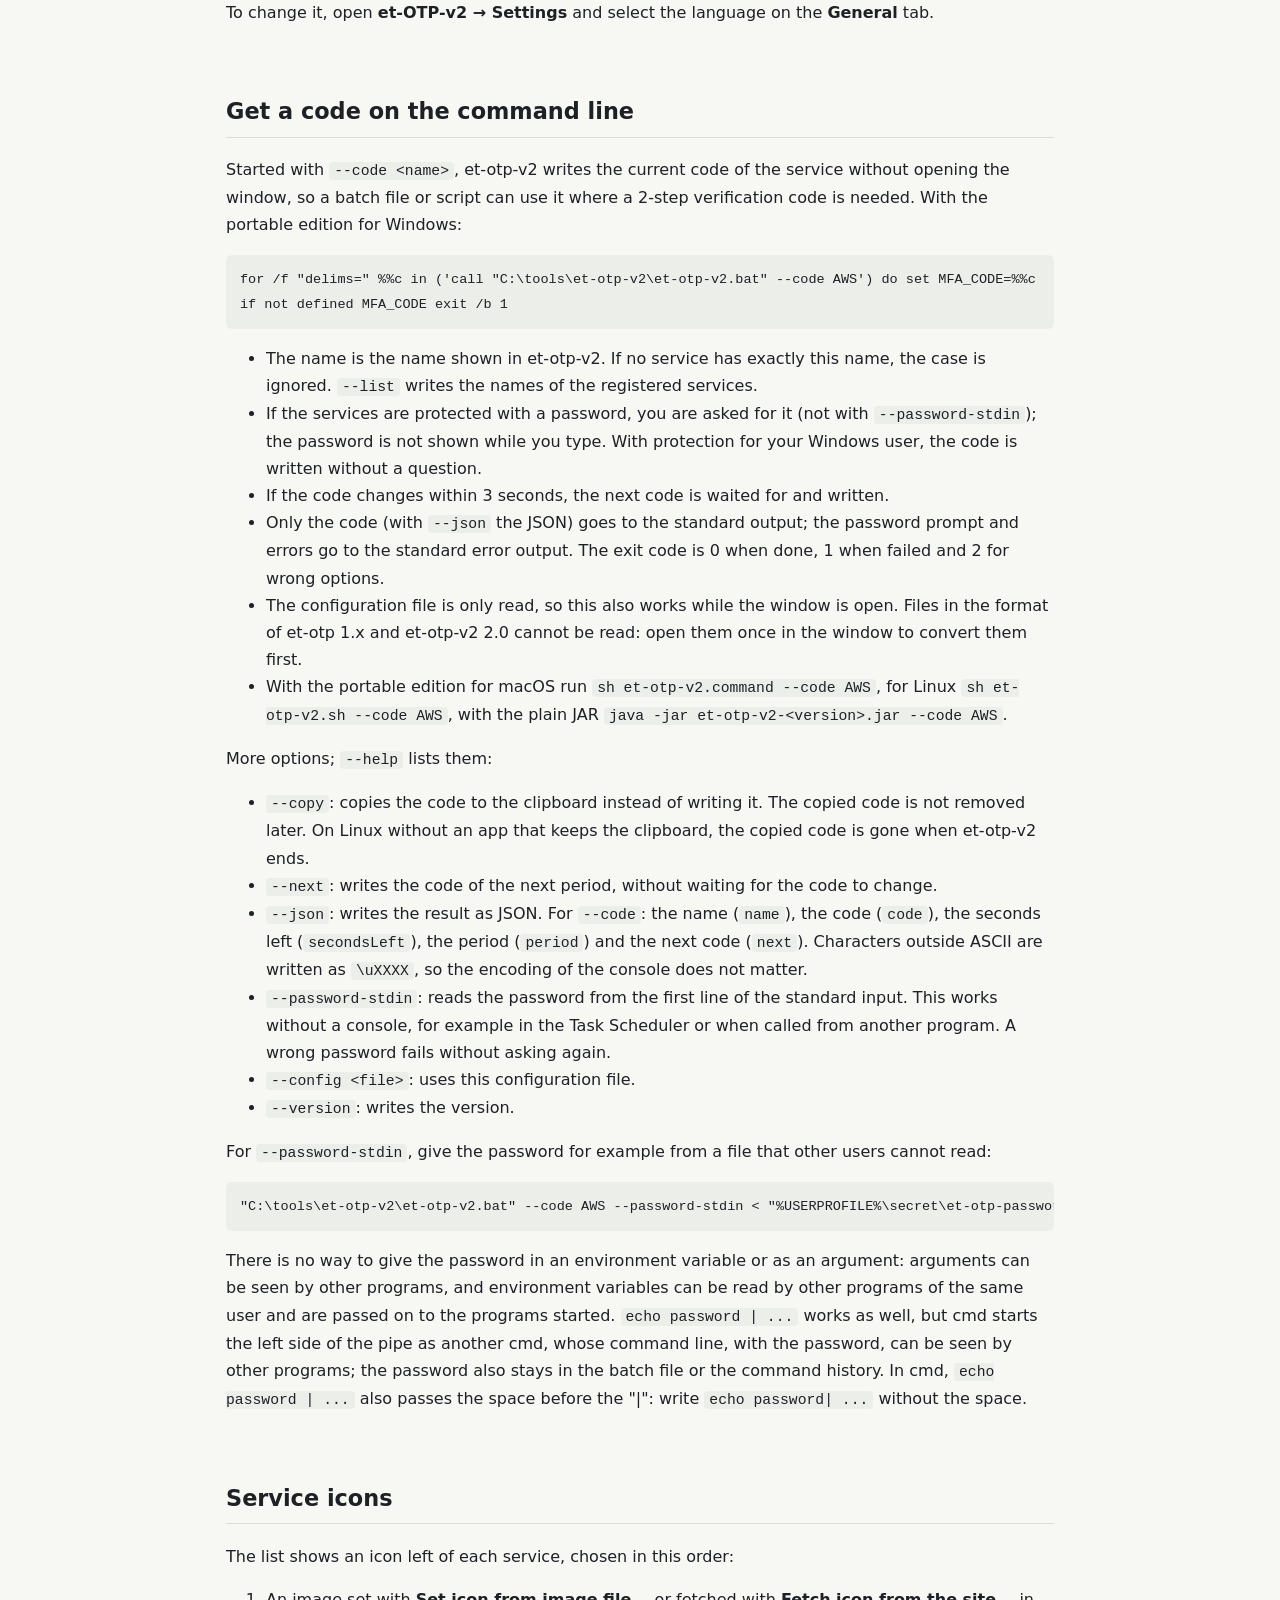
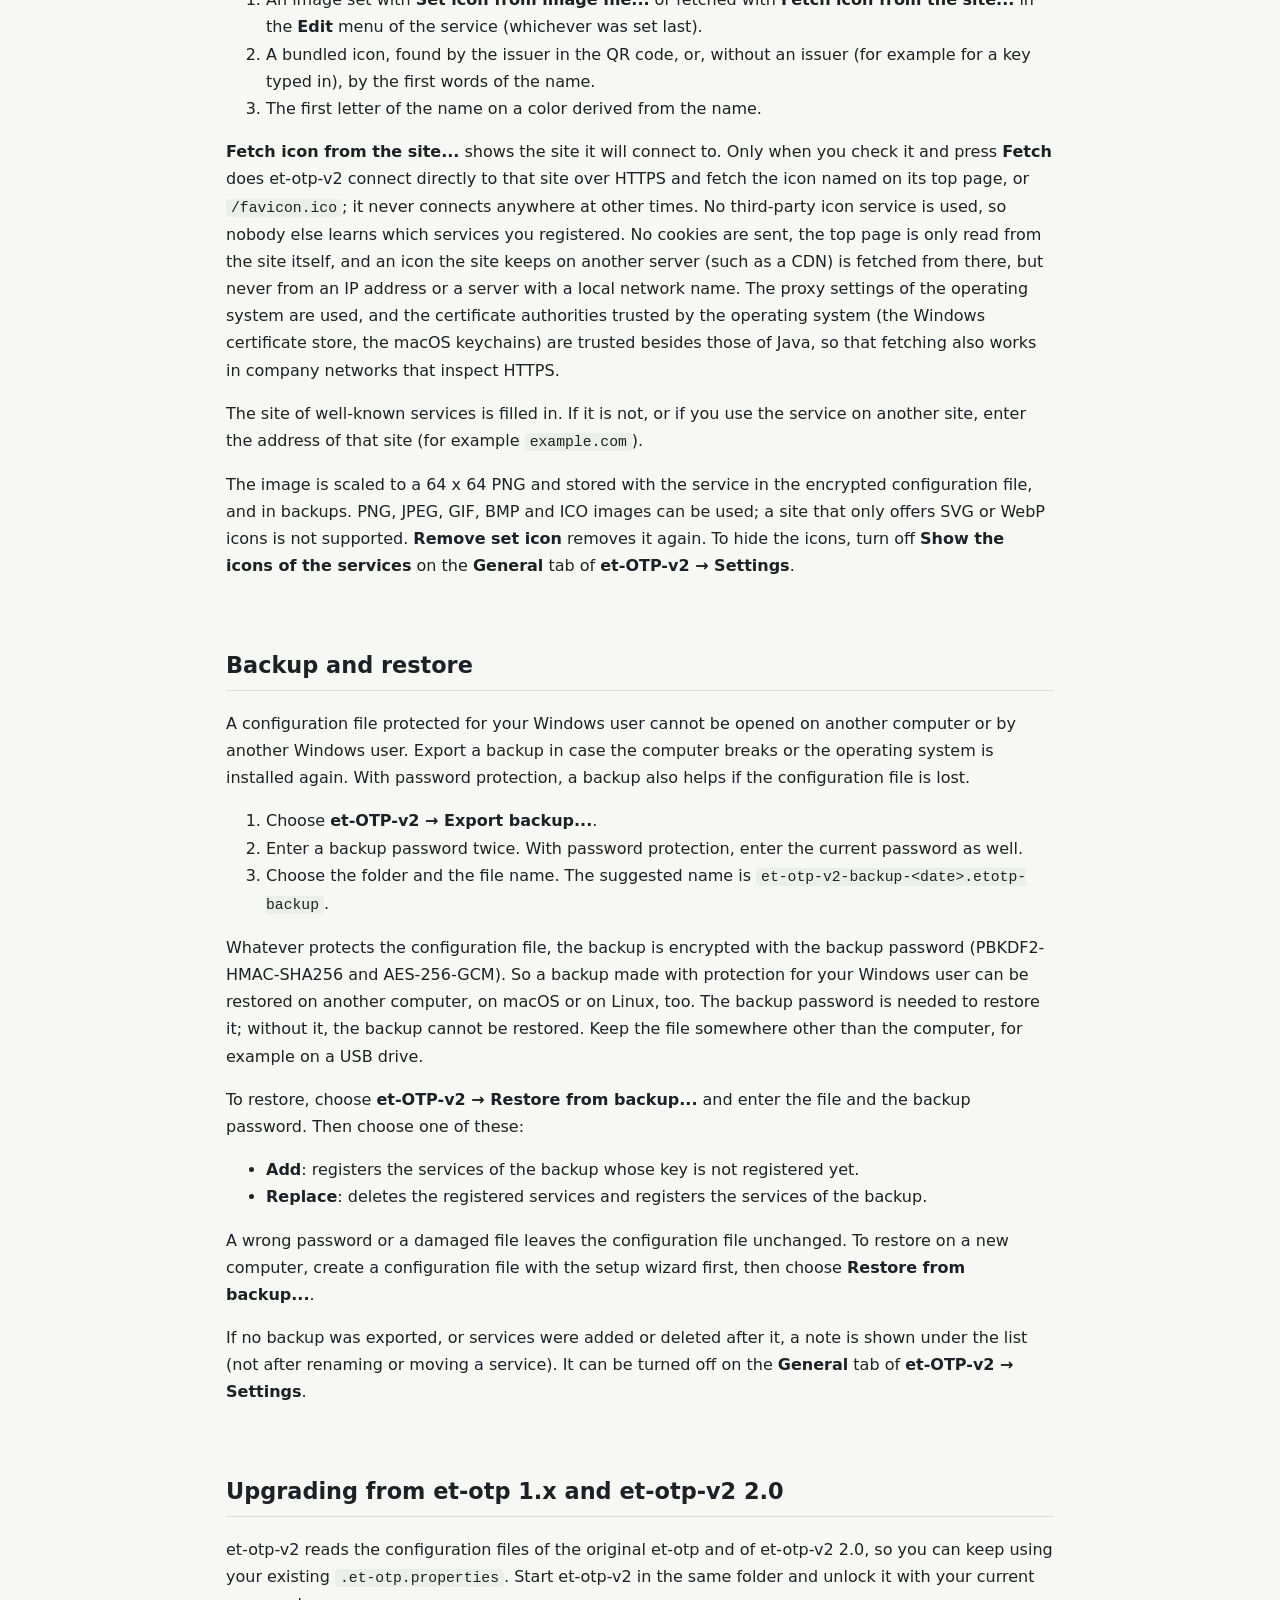
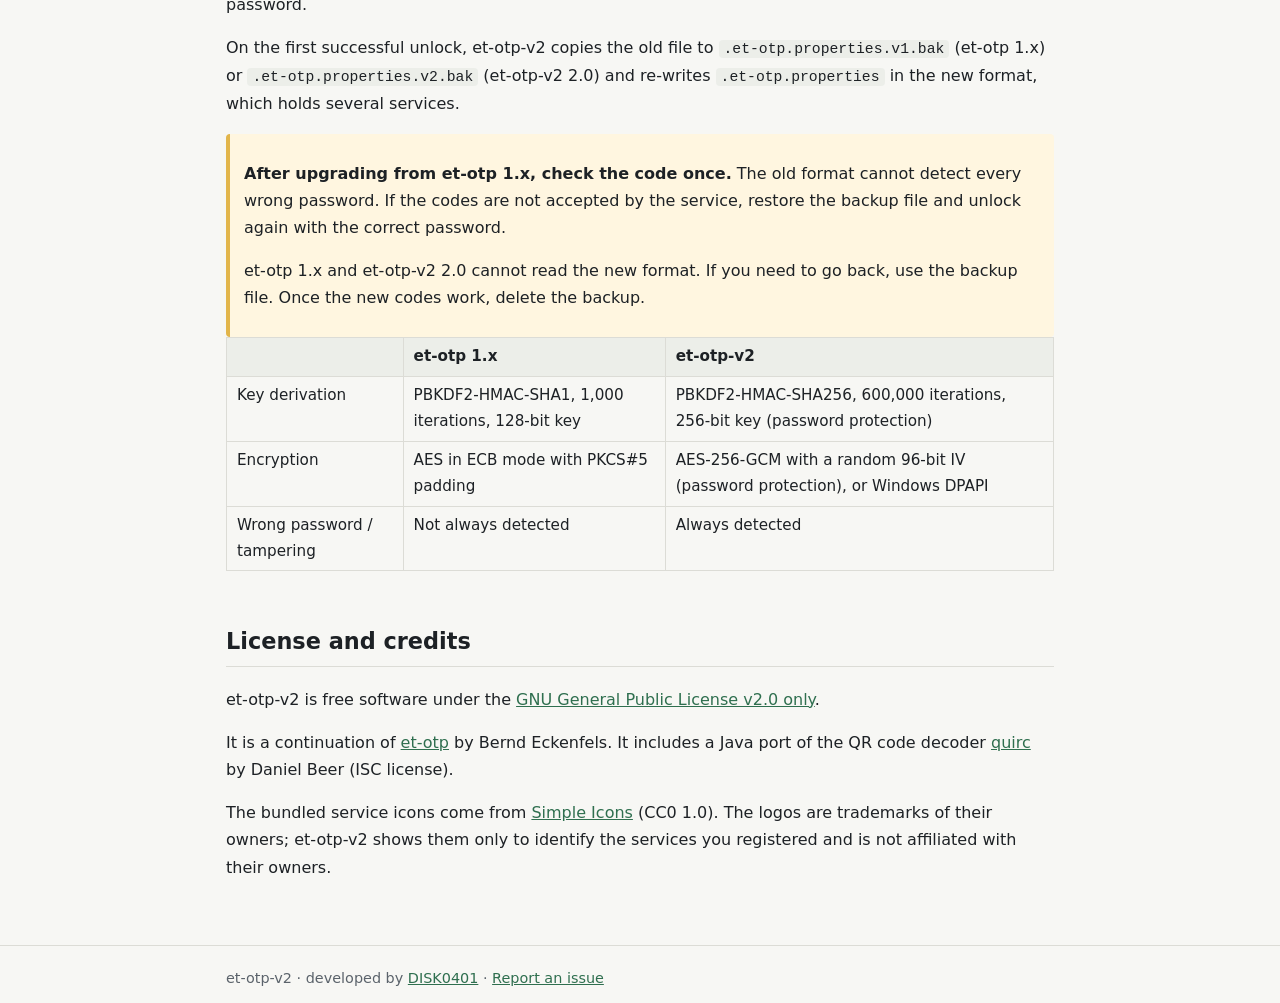
==== commit daec5d33: "Fetch an icon the site keeps on another server Sites such as Slack and GitHub keep their icons on a " ====
--- a/docs/index.html
+++ b/docs/index.html
@@ -115,7 +115,7 @@
       <li>A bundled icon, found by the issuer in the QR code, or, without an issuer (for example for a key typed in), by the first words of the name.</li>
       <li>The first letter of the name on a color derived from the name.</li>
     </ol>
-    <p><b>Fetch icon from the site...</b> shows the site it will connect to. Only when you check it and press <b>Fetch</b> does et-otp-v2 connect directly to that site over HTTPS and fetch the icon named on its top page, or <code>/favicon.ico</code>; it never connects anywhere at other times. No third-party icon service is used, so nobody else learns which services you registered. No cookies are sent, redirects are only followed within the site, and an icon on another server (such as a CDN) is not fetched. The proxy settings of the operating system are used, and the certificate authorities trusted by the operating system (the Windows certificate store, the macOS keychains) are trusted besides those of Java, so that fetching also works in company networks that inspect HTTPS.</p>
+    <p><b>Fetch icon from the site...</b> shows the site it will connect to. Only when you check it and press <b>Fetch</b> does et-otp-v2 connect directly to that site over HTTPS and fetch the icon named on its top page, or <code>/favicon.ico</code>; it never connects anywhere at other times. No third-party icon service is used, so nobody else learns which services you registered. No cookies are sent, the top page is only read from the site itself, and an icon the site keeps on another server (such as a CDN) is fetched from there, but never from an IP address or a server with a local network name. The proxy settings of the operating system are used, and the certificate authorities trusted by the operating system (the Windows certificate store, the macOS keychains) are trusted besides those of Java, so that fetching also works in company networks that inspect HTTPS.</p>
     <p>The site of well-known services is filled in. If it is not, or if you use the service on another site, enter the address of that site (for example <code>example.com</code>).</p>
     <p>The image is scaled to a 64 x 64 PNG and stored with the service in the encrypted configuration file, and in backups. PNG, JPEG, GIF, BMP and ICO images can be used; a site that only offers SVG or WebP icons is not supported. <b>Remove set icon</b> removes it again. To hide the icons, turn off <b>Show the icons of the services</b> on the <b>General</b> tab of <b>et-OTP-v2 → Settings</b>.</p>
   </section>
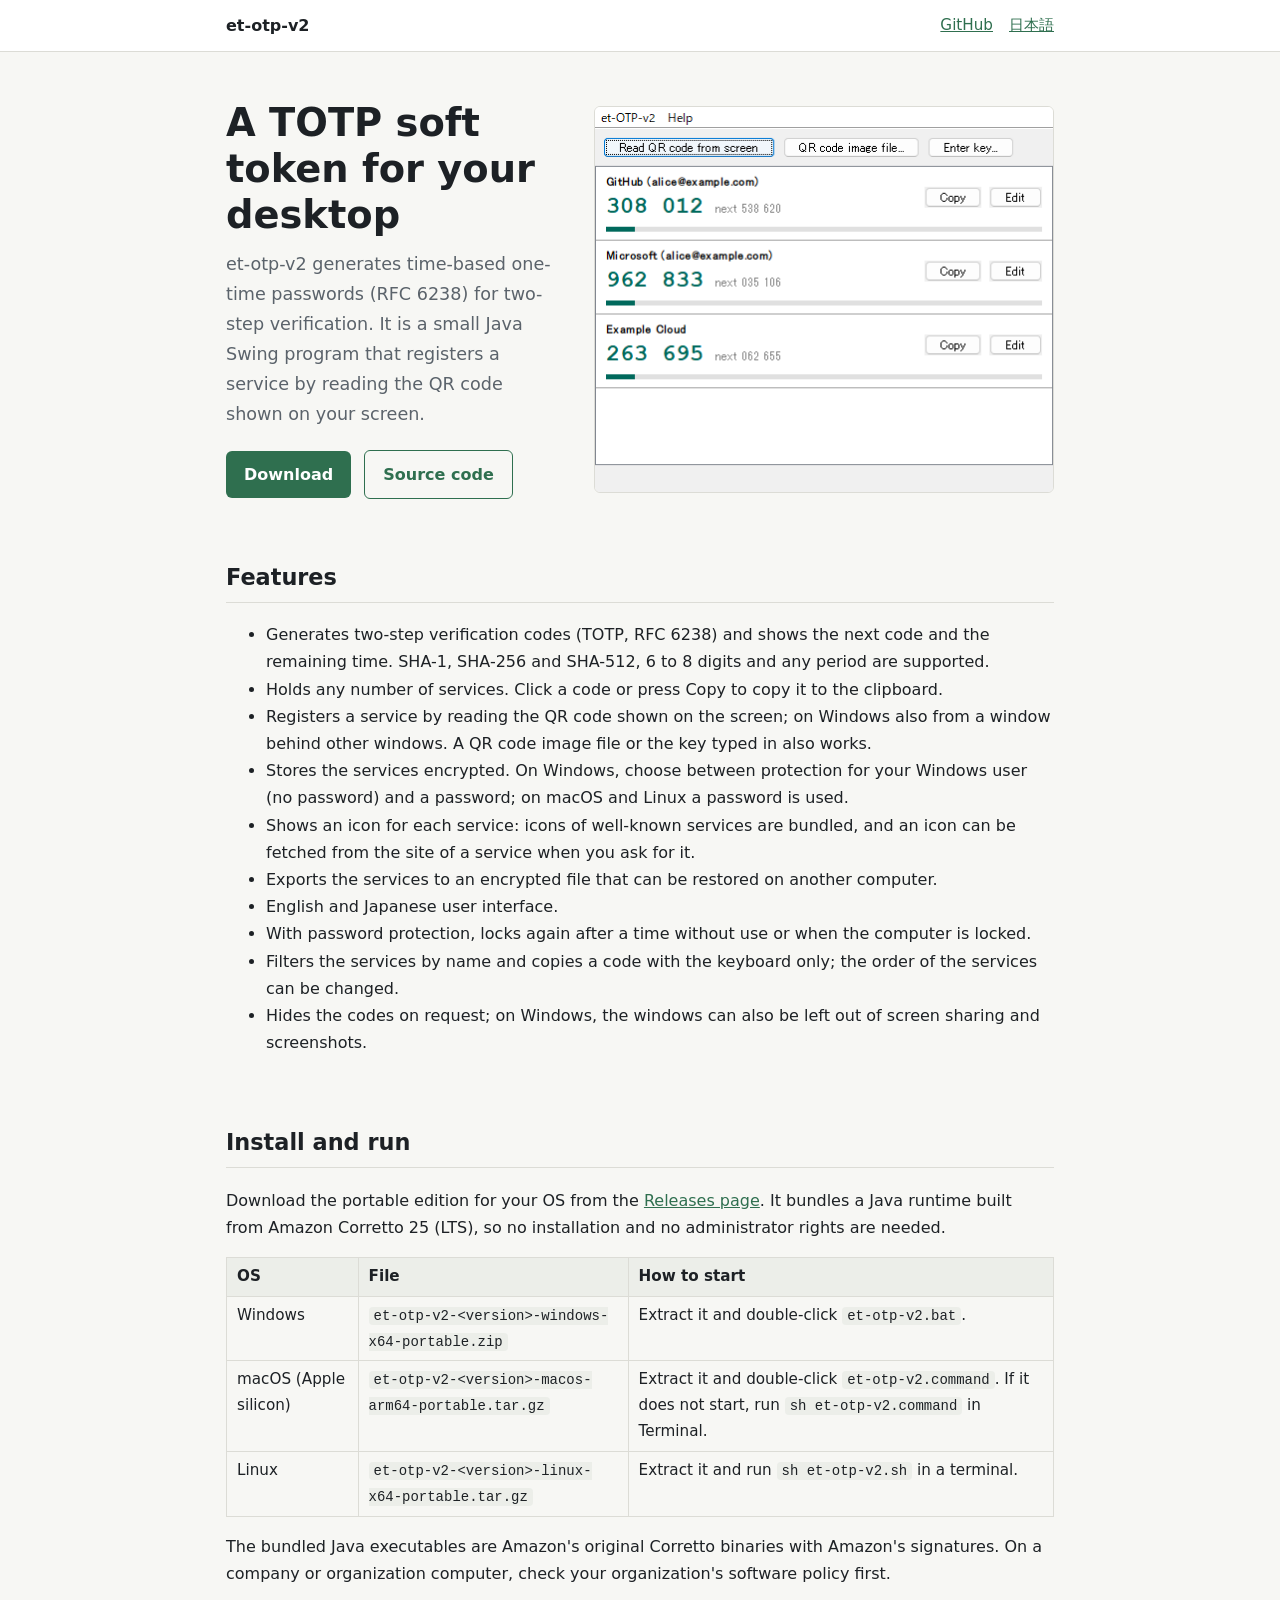
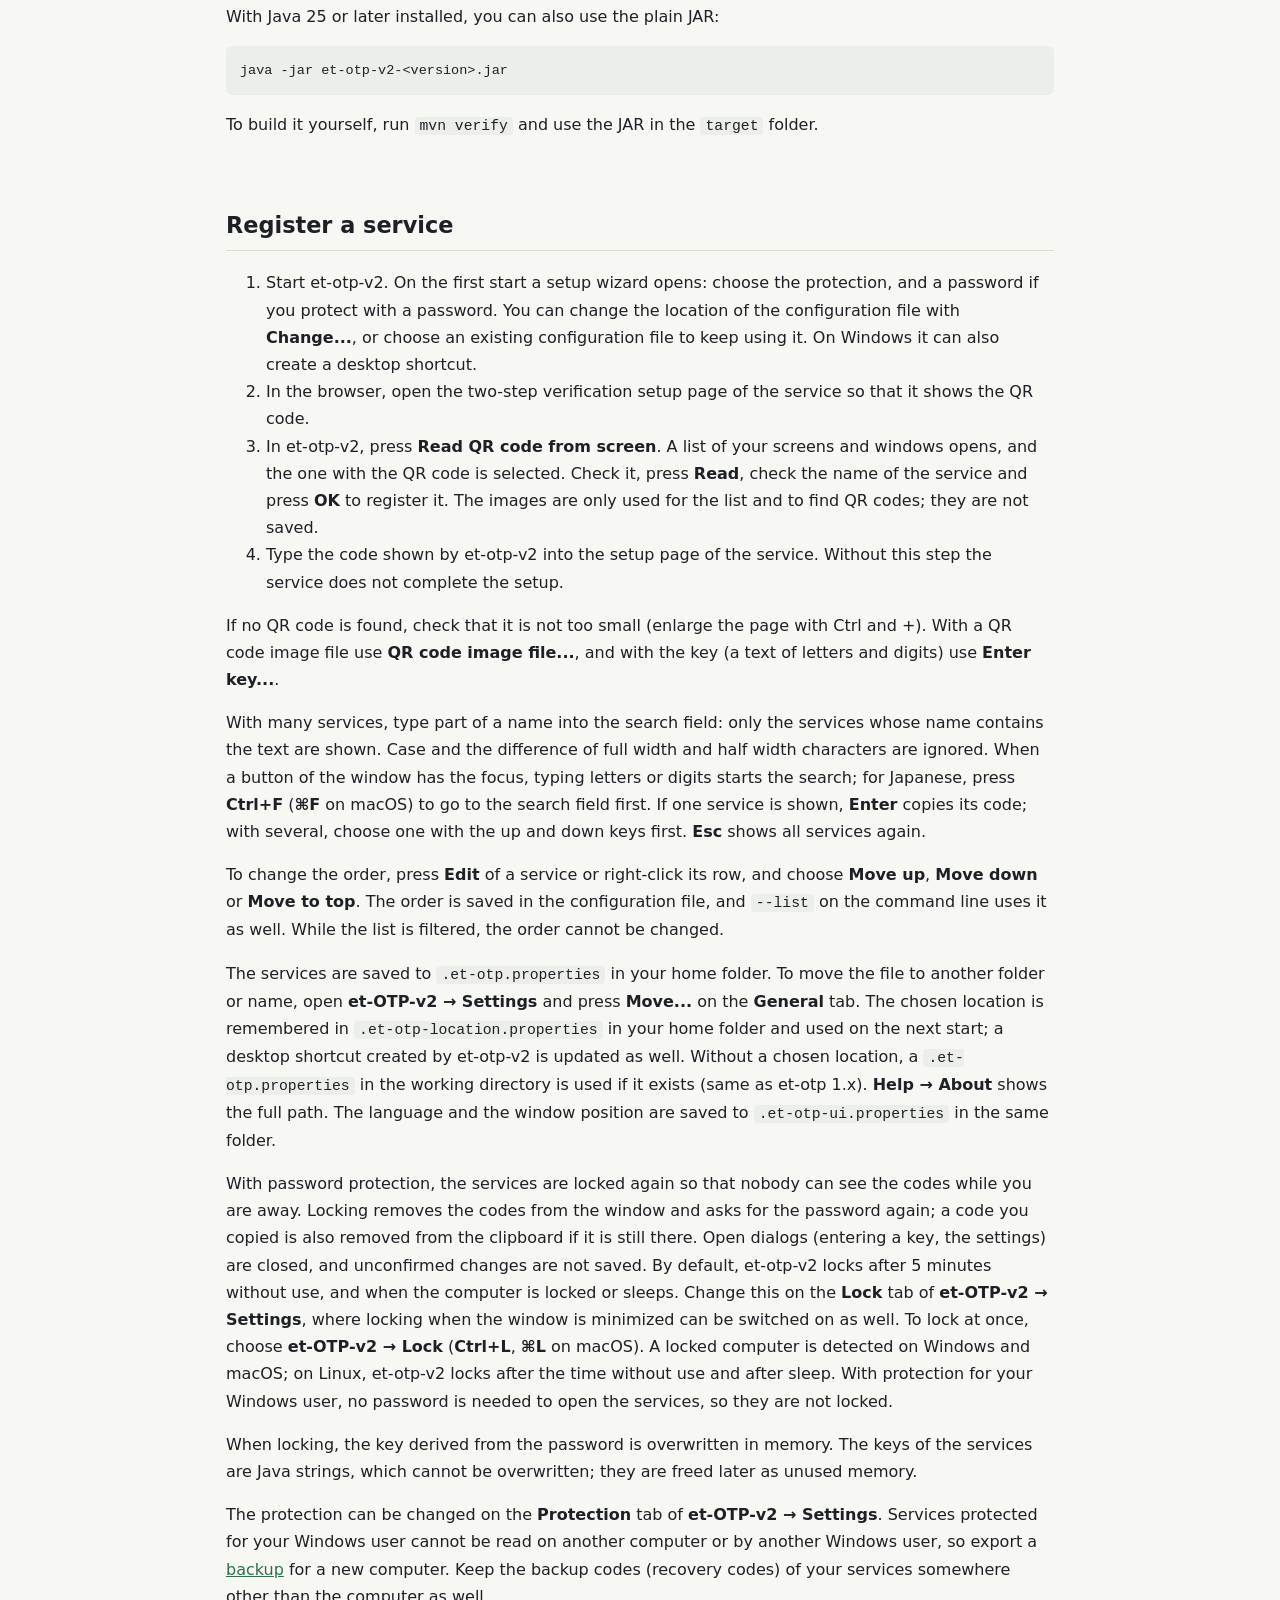
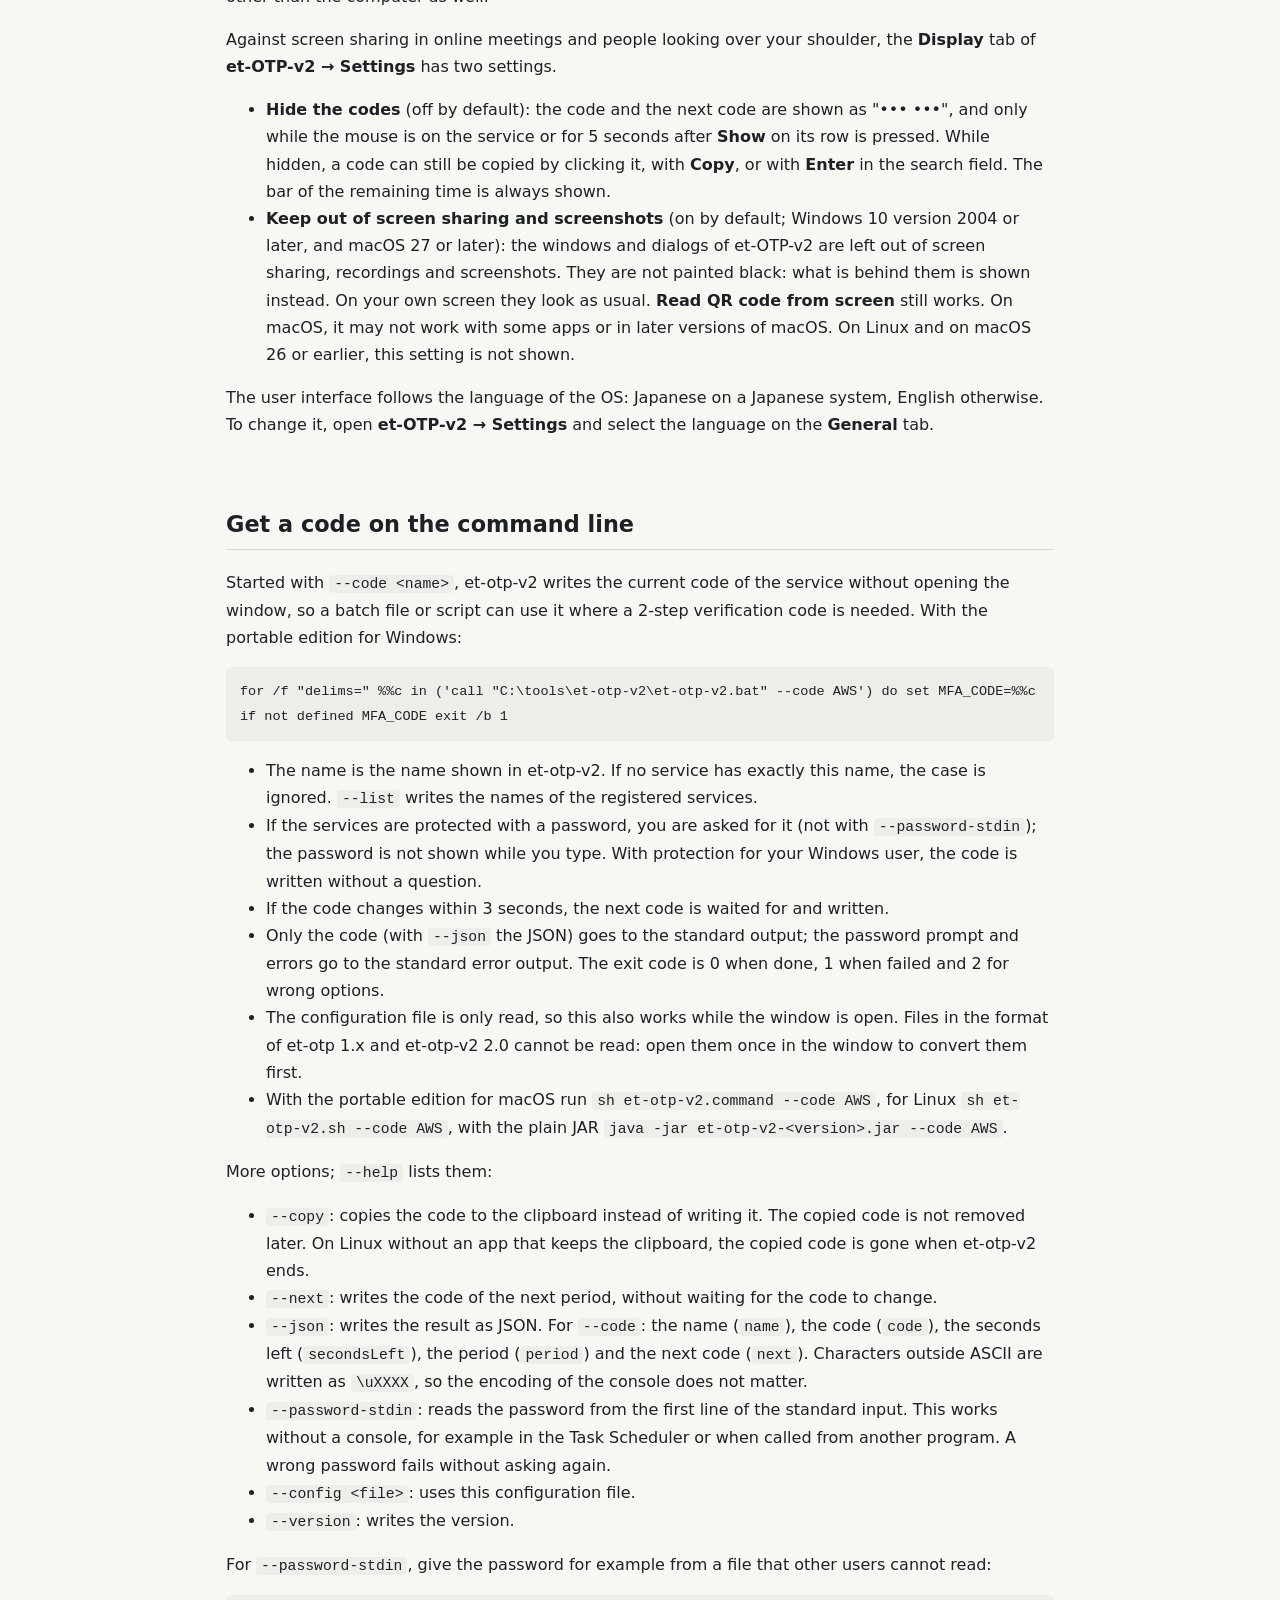
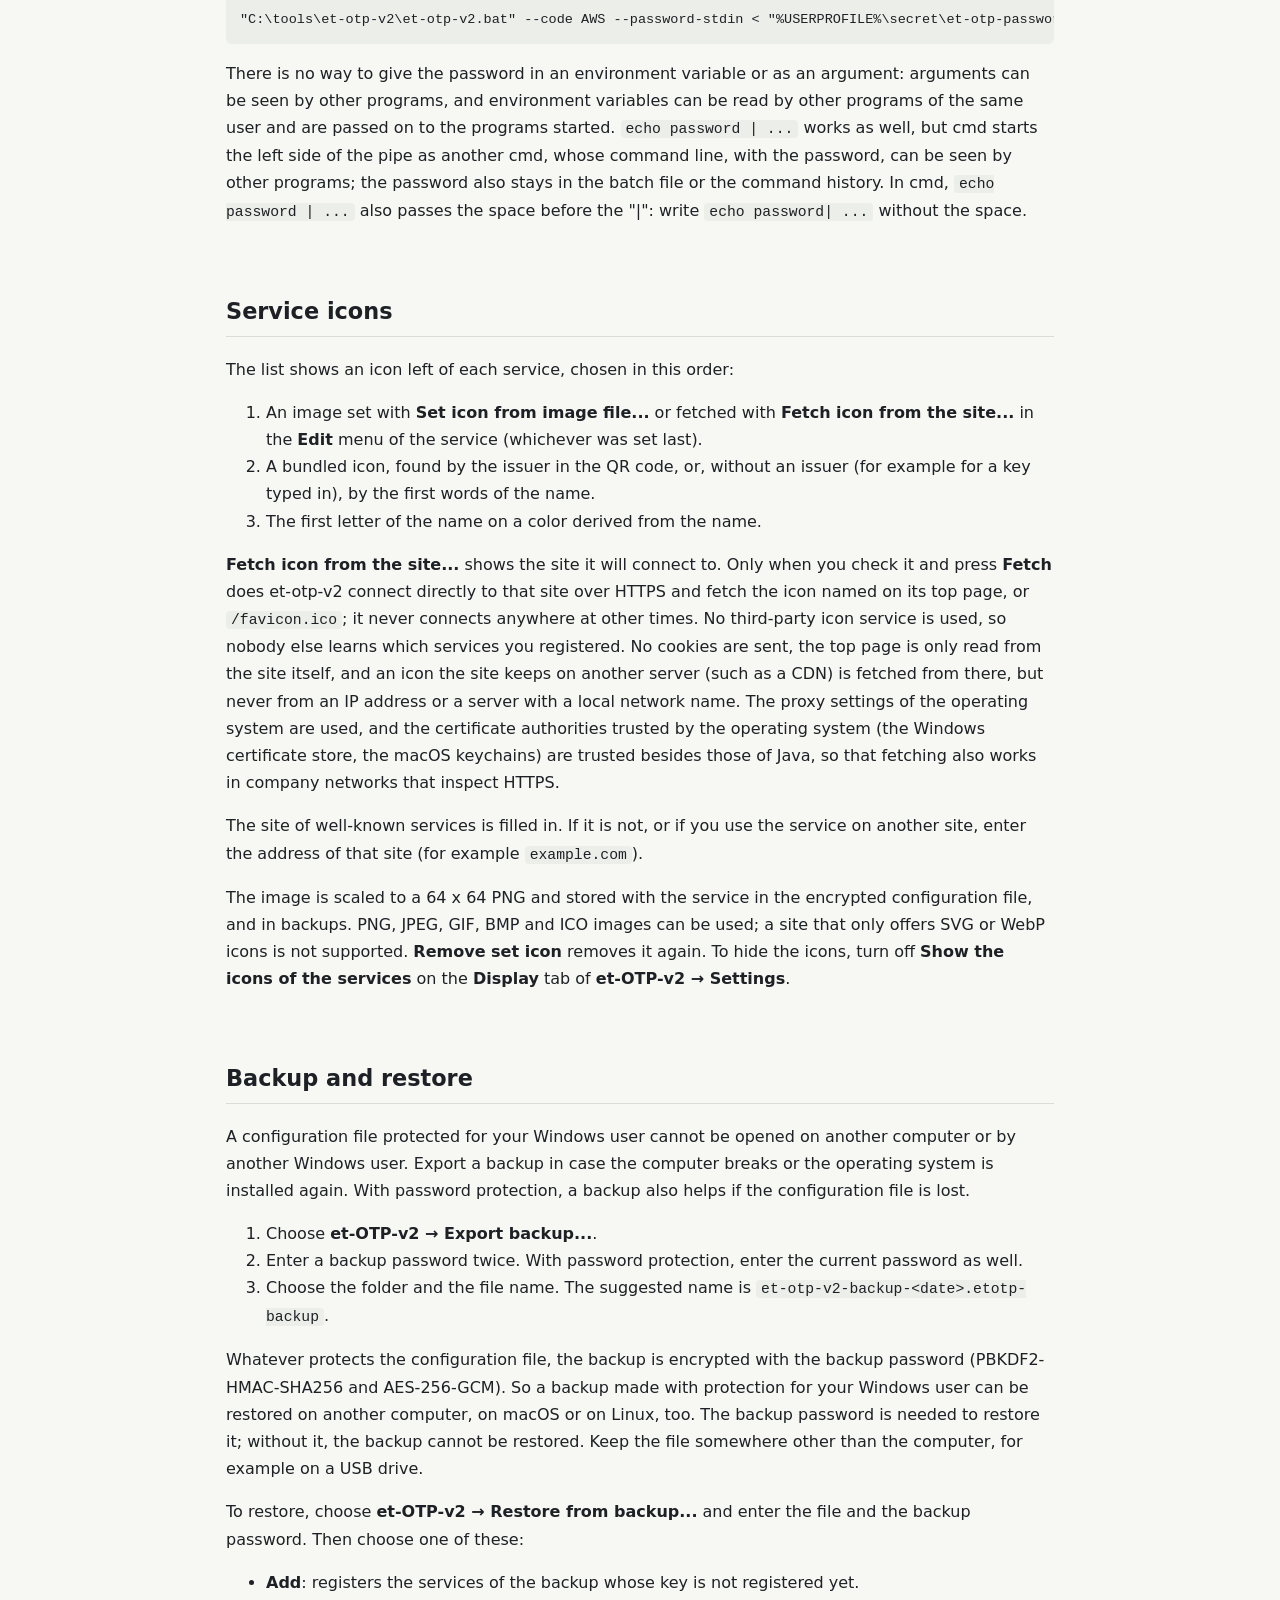
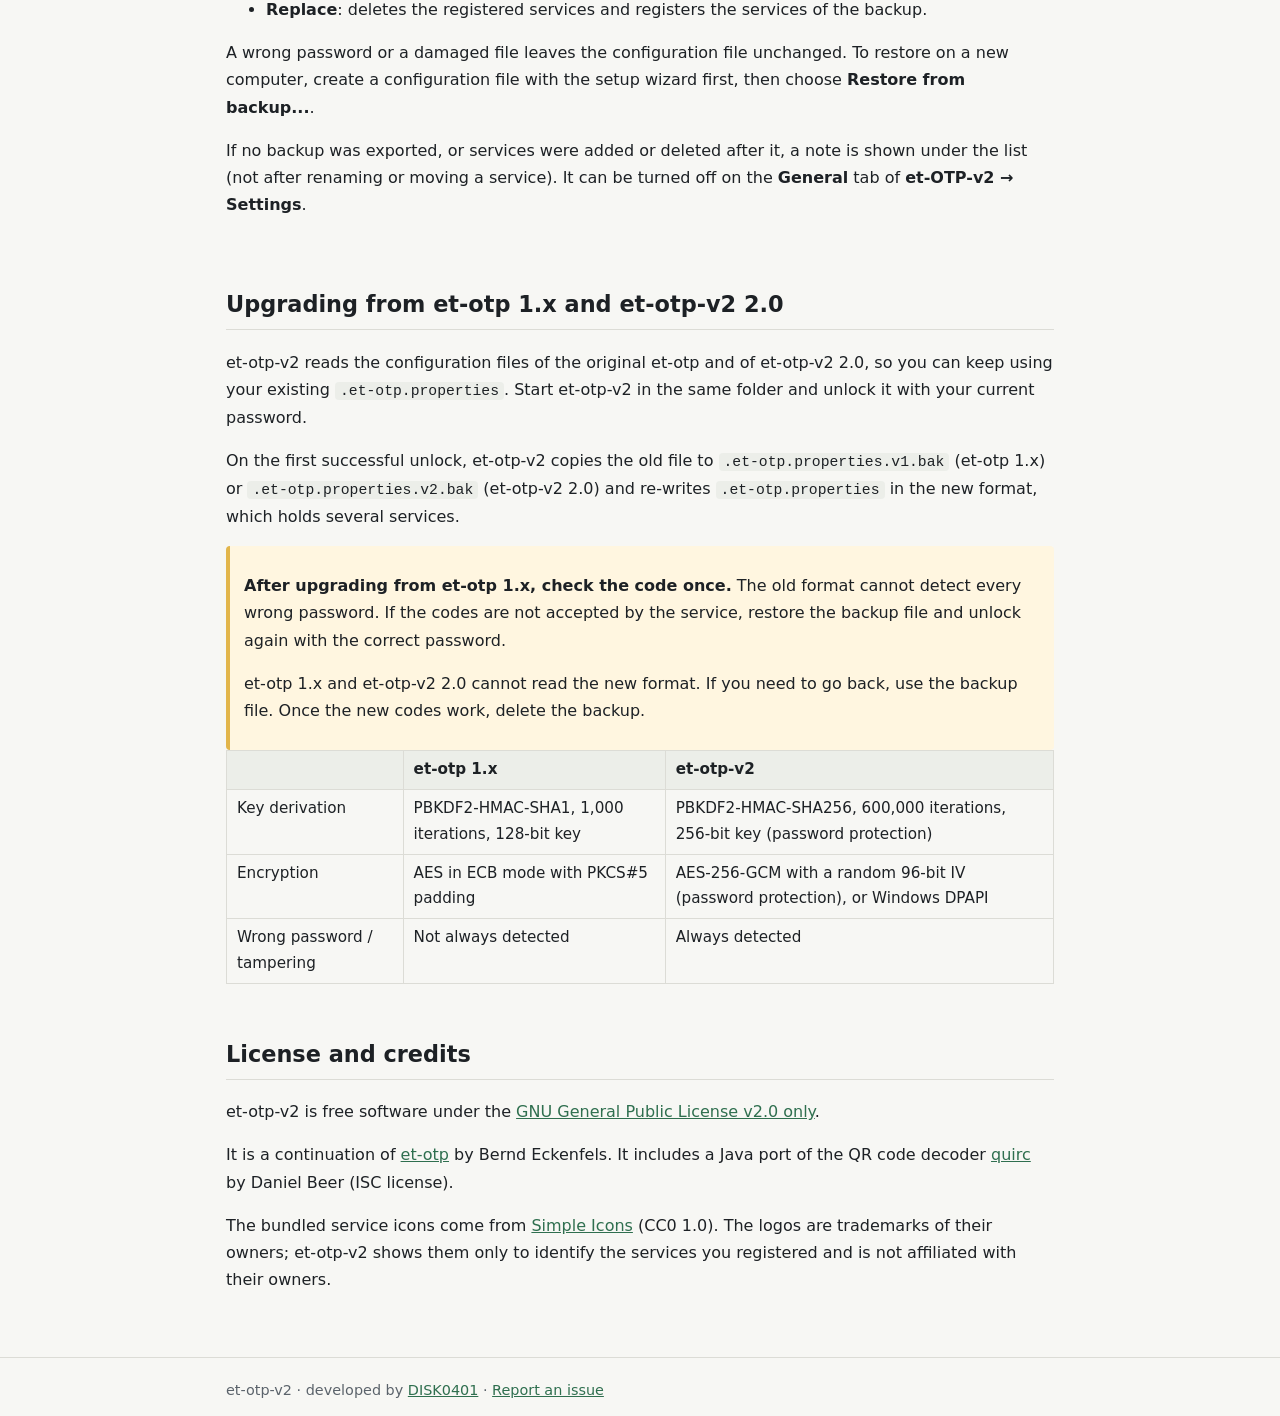
==== commit 6636f42f: "Merge develop into the icons of the services The icon setting moves to the new Display tab, next to " ====
--- a/docs/index.html
+++ b/docs/index.html
@@ -42,6 +42,7 @@
       <li>English and Japanese user interface.</li>
       <li>With password protection, locks again after a time without use or when the computer is locked.</li>
       <li>Filters the services by name and copies a code with the keyboard only; the order of the services can be changed.</li>
+      <li>Hides the codes on request; on Windows, the windows can also be left out of screen sharing and screenshots.</li>
     </ul>
   </section>
 
@@ -74,9 +75,14 @@
     <p>With many services, type part of a name into the search field: only the services whose name contains the text are shown. Case and the difference of full width and half width characters are ignored. When a button of the window has the focus, typing letters or digits starts the search; for Japanese, press <b>Ctrl+F</b> (<b>⌘F</b> on macOS) to go to the search field first. If one service is shown, <b>Enter</b> copies its code; with several, choose one with the up and down keys first. <b>Esc</b> shows all services again.</p>
     <p>To change the order, press <b>Edit</b> of a service or right-click its row, and choose <b>Move up</b>, <b>Move down</b> or <b>Move to top</b>. The order is saved in the configuration file, and <code>--list</code> on the command line uses it as well. While the list is filtered, the order cannot be changed.</p>
     <p>The services are saved to <code>.et-otp.properties</code> in your home folder. To move the file to another folder or name, open <b>et-OTP-v2 → Settings</b> and press <b>Move...</b> on the <b>General</b> tab. The chosen location is remembered in <code>.et-otp-location.properties</code> in your home folder and used on the next start; a desktop shortcut created by et-otp-v2 is updated as well. Without a chosen location, a <code>.et-otp.properties</code> in the working directory is used if it exists (same as et-otp 1.x). <b>Help → About</b> shows the full path. The language and the window position are saved to <code>.et-otp-ui.properties</code> in the same folder.</p>
-    <p>With password protection, the services are locked again so that nobody can see the codes while you are away. Locking removes the codes from the window and asks for the password again; a code you copied is also removed from the clipboard if it is still there. Open dialogs (entering a key, the settings) are closed, and unconfirmed changes are not saved. By default, et-otp-v2 locks after 5 minutes without use, and when the computer is locked or sleeps. Change this on the <b>Lock</b> tab of <b>et-OTP-v2 → Settings</b>, where locking when the window is minimized can be switched on as well. To lock at once, choose <b>et-OTP-v2 → Lock</b> (<b>Ctrl+L</b>, <b>⌘L</b> on macOS). A locked computer is detected on Windows only; on macOS and Linux, et-otp-v2 locks after the time without use and after sleep. With protection for your Windows user, no password is needed to open the services, so they are not locked.</p>
+    <p>With password protection, the services are locked again so that nobody can see the codes while you are away. Locking removes the codes from the window and asks for the password again; a code you copied is also removed from the clipboard if it is still there. Open dialogs (entering a key, the settings) are closed, and unconfirmed changes are not saved. By default, et-otp-v2 locks after 5 minutes without use, and when the computer is locked or sleeps. Change this on the <b>Lock</b> tab of <b>et-OTP-v2 → Settings</b>, where locking when the window is minimized can be switched on as well. To lock at once, choose <b>et-OTP-v2 → Lock</b> (<b>Ctrl+L</b>, <b>⌘L</b> on macOS). A locked computer is detected on Windows and macOS; on Linux, et-otp-v2 locks after the time without use and after sleep. With protection for your Windows user, no password is needed to open the services, so they are not locked.</p>
     <p>When locking, the key derived from the password is overwritten in memory. The keys of the services are Java strings, which cannot be overwritten; they are freed later as unused memory.</p>
     <p>The protection can be changed on the <b>Protection</b> tab of <b>et-OTP-v2 → Settings</b>. Services protected for your Windows user cannot be read on another computer or by another Windows user, so export a <a href="#backup">backup</a> for a new computer. Keep the backup codes (recovery codes) of your services somewhere other than the computer as well.</p>
+    <p>Against screen sharing in online meetings and people looking over your shoulder, the <b>Display</b> tab of <b>et-OTP-v2 → Settings</b> has two settings.</p>
+    <ul>
+      <li><b>Hide the codes</b> (off by default): the code and the next code are shown as "••• •••", and only while the mouse is on the service or for 5 seconds after <b>Show</b> on its row is pressed. While hidden, a code can still be copied by clicking it, with <b>Copy</b>, or with <b>Enter</b> in the search field. The bar of the remaining time is always shown.</li>
+      <li><b>Keep out of screen sharing and screenshots</b> (on by default; Windows 10 version 2004 or later, and macOS 27 or later): the windows and dialogs of et-OTP-v2 are left out of screen sharing, recordings and screenshots. They are not painted black: what is behind them is shown instead. On your own screen they look as usual. <b>Read QR code from screen</b> still works. On macOS, it may not work with some apps or in later versions of macOS. On Linux and on macOS 26 or earlier, this setting is not shown.</li>
+    </ul>
     <p>The user interface follows the language of the OS: Japanese on a Japanese system, English otherwise. To change it, open <b>et-OTP-v2 → Settings</b> and select the language on the <b>General</b> tab.</p>
   </section>
 
@@ -117,7 +123,7 @@
     </ol>
     <p><b>Fetch icon from the site...</b> shows the site it will connect to. Only when you check it and press <b>Fetch</b> does et-otp-v2 connect directly to that site over HTTPS and fetch the icon named on its top page, or <code>/favicon.ico</code>; it never connects anywhere at other times. No third-party icon service is used, so nobody else learns which services you registered. No cookies are sent, the top page is only read from the site itself, and an icon the site keeps on another server (such as a CDN) is fetched from there, but never from an IP address or a server with a local network name. The proxy settings of the operating system are used, and the certificate authorities trusted by the operating system (the Windows certificate store, the macOS keychains) are trusted besides those of Java, so that fetching also works in company networks that inspect HTTPS.</p>
     <p>The site of well-known services is filled in. If it is not, or if you use the service on another site, enter the address of that site (for example <code>example.com</code>).</p>
-    <p>The image is scaled to a 64 x 64 PNG and stored with the service in the encrypted configuration file, and in backups. PNG, JPEG, GIF, BMP and ICO images can be used; a site that only offers SVG or WebP icons is not supported. <b>Remove set icon</b> removes it again. To hide the icons, turn off <b>Show the icons of the services</b> on the <b>General</b> tab of <b>et-OTP-v2 → Settings</b>.</p>
+    <p>The image is scaled to a 64 x 64 PNG and stored with the service in the encrypted configuration file, and in backups. PNG, JPEG, GIF, BMP and ICO images can be used; a site that only offers SVG or WebP icons is not supported. <b>Remove set icon</b> removes it again. To hide the icons, turn off <b>Show the icons of the services</b> on the <b>Display</b> tab of <b>et-OTP-v2 → Settings</b>.</p>
   </section>
 
   <section id="backup">
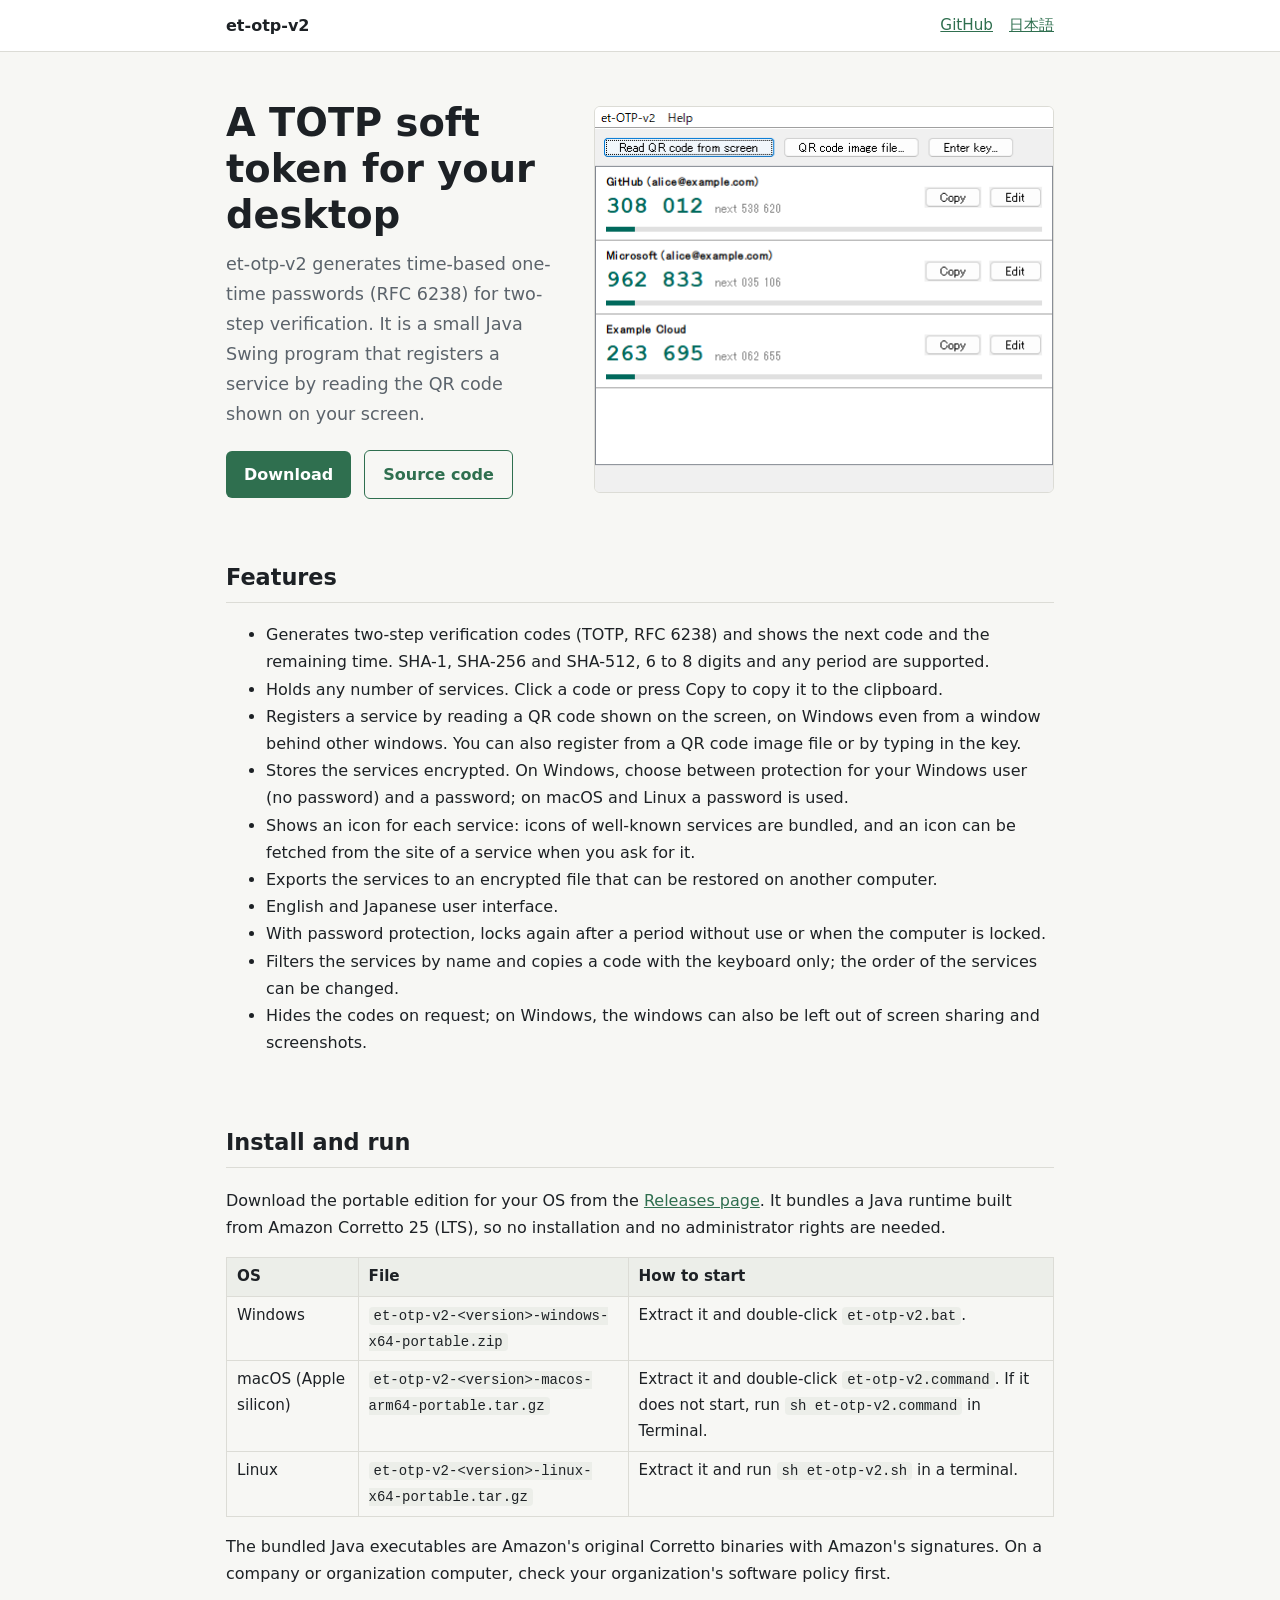
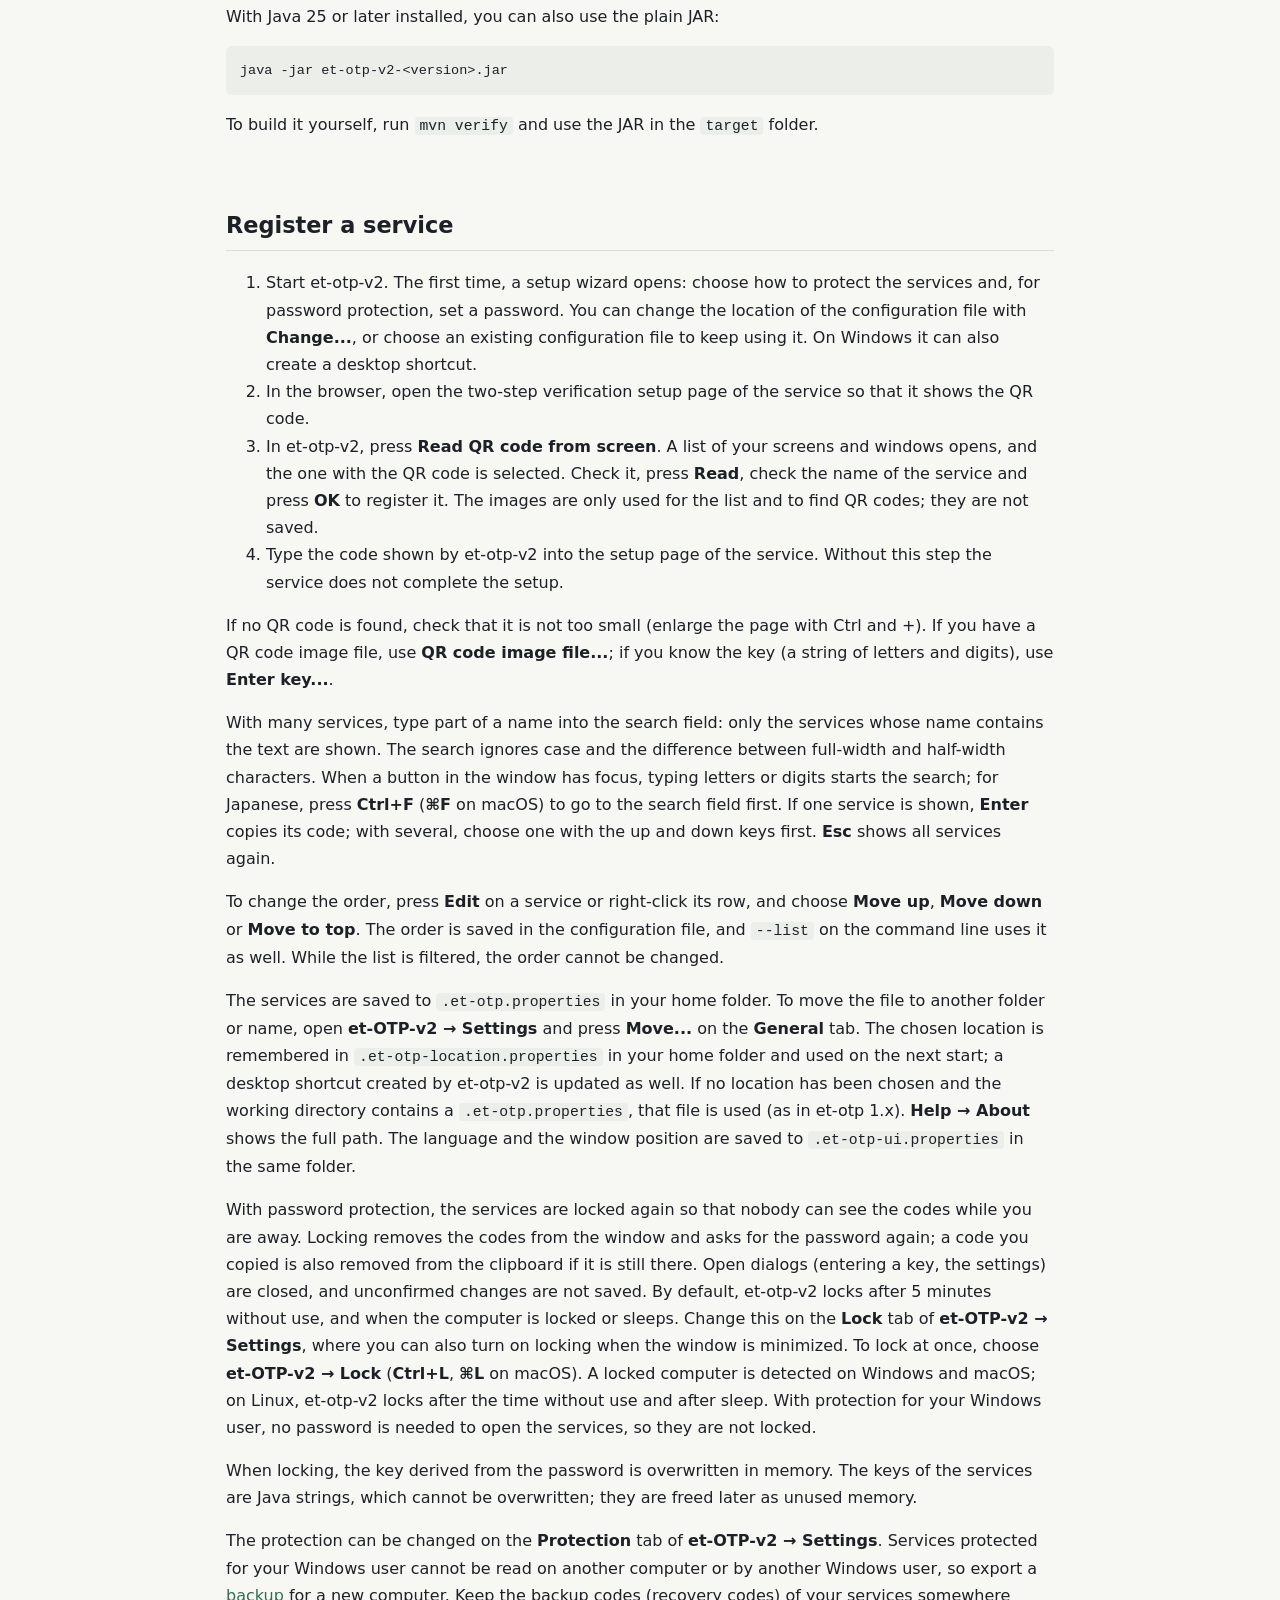
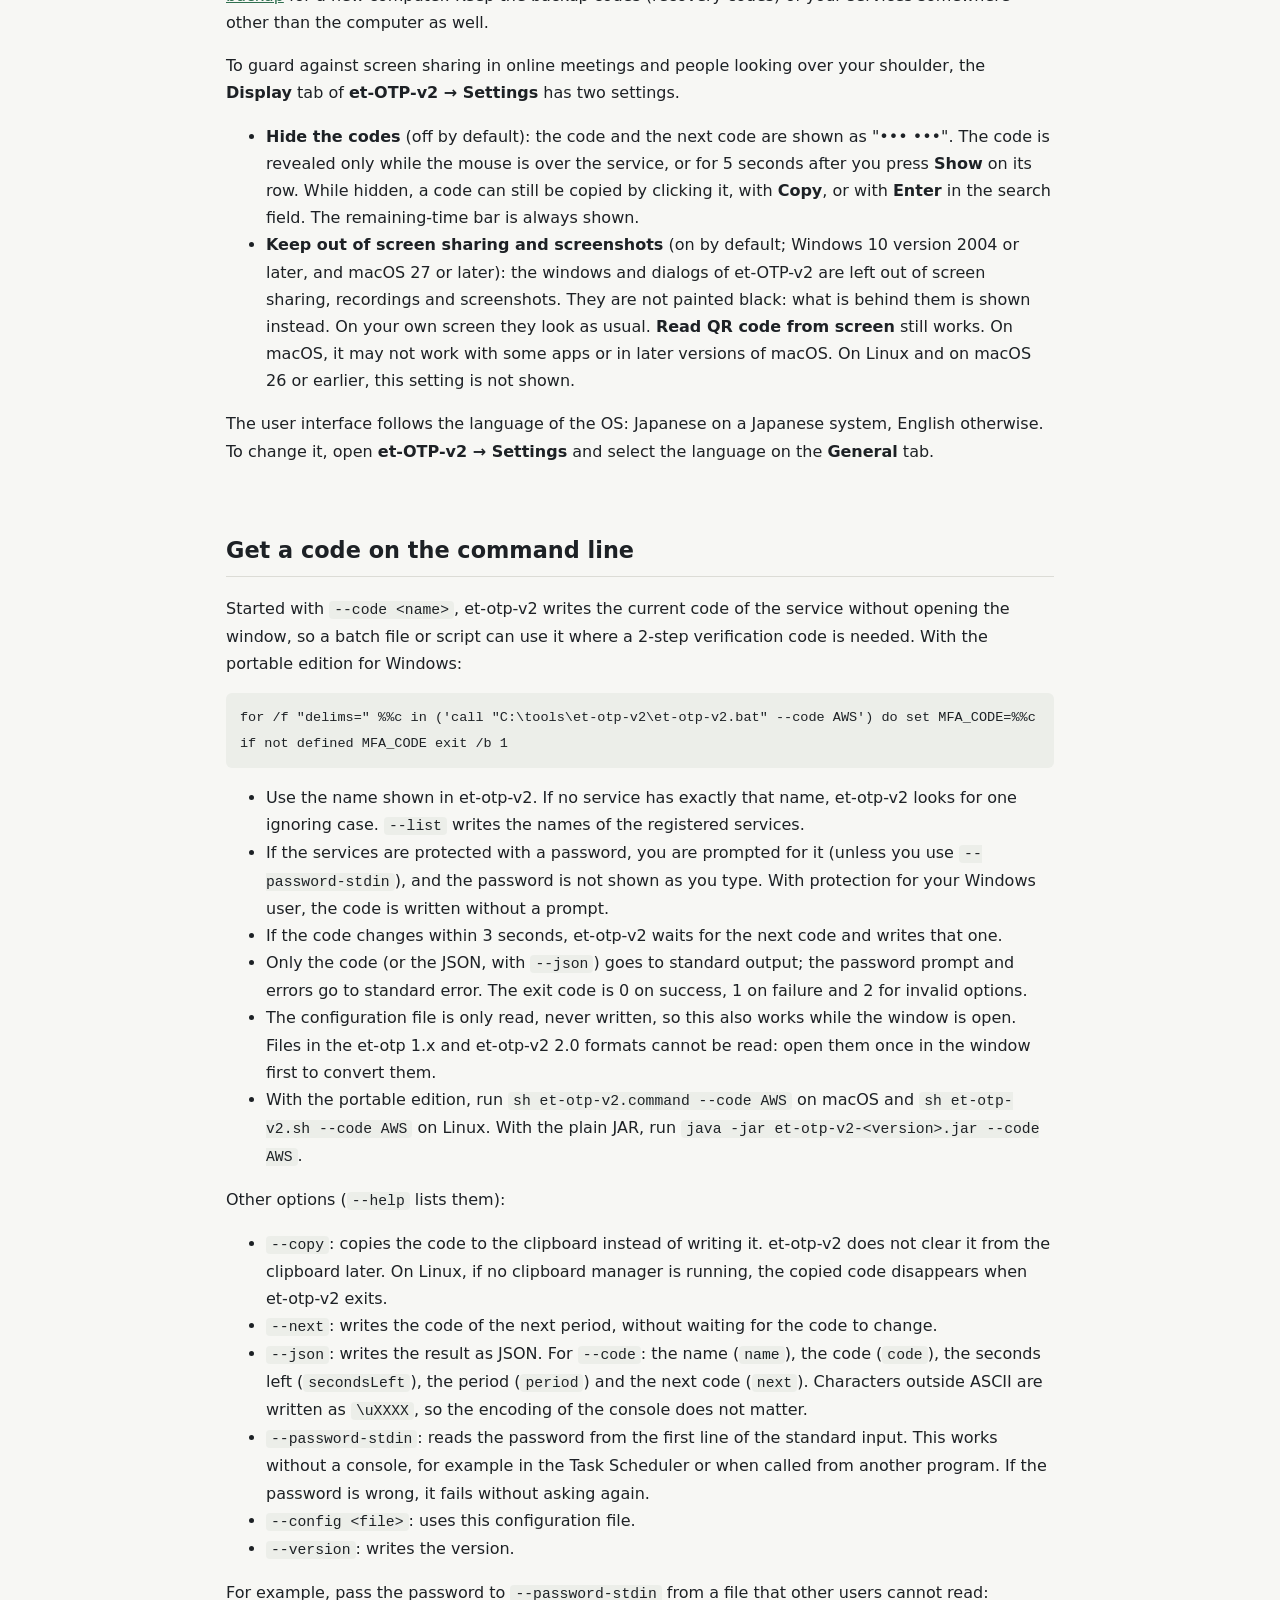
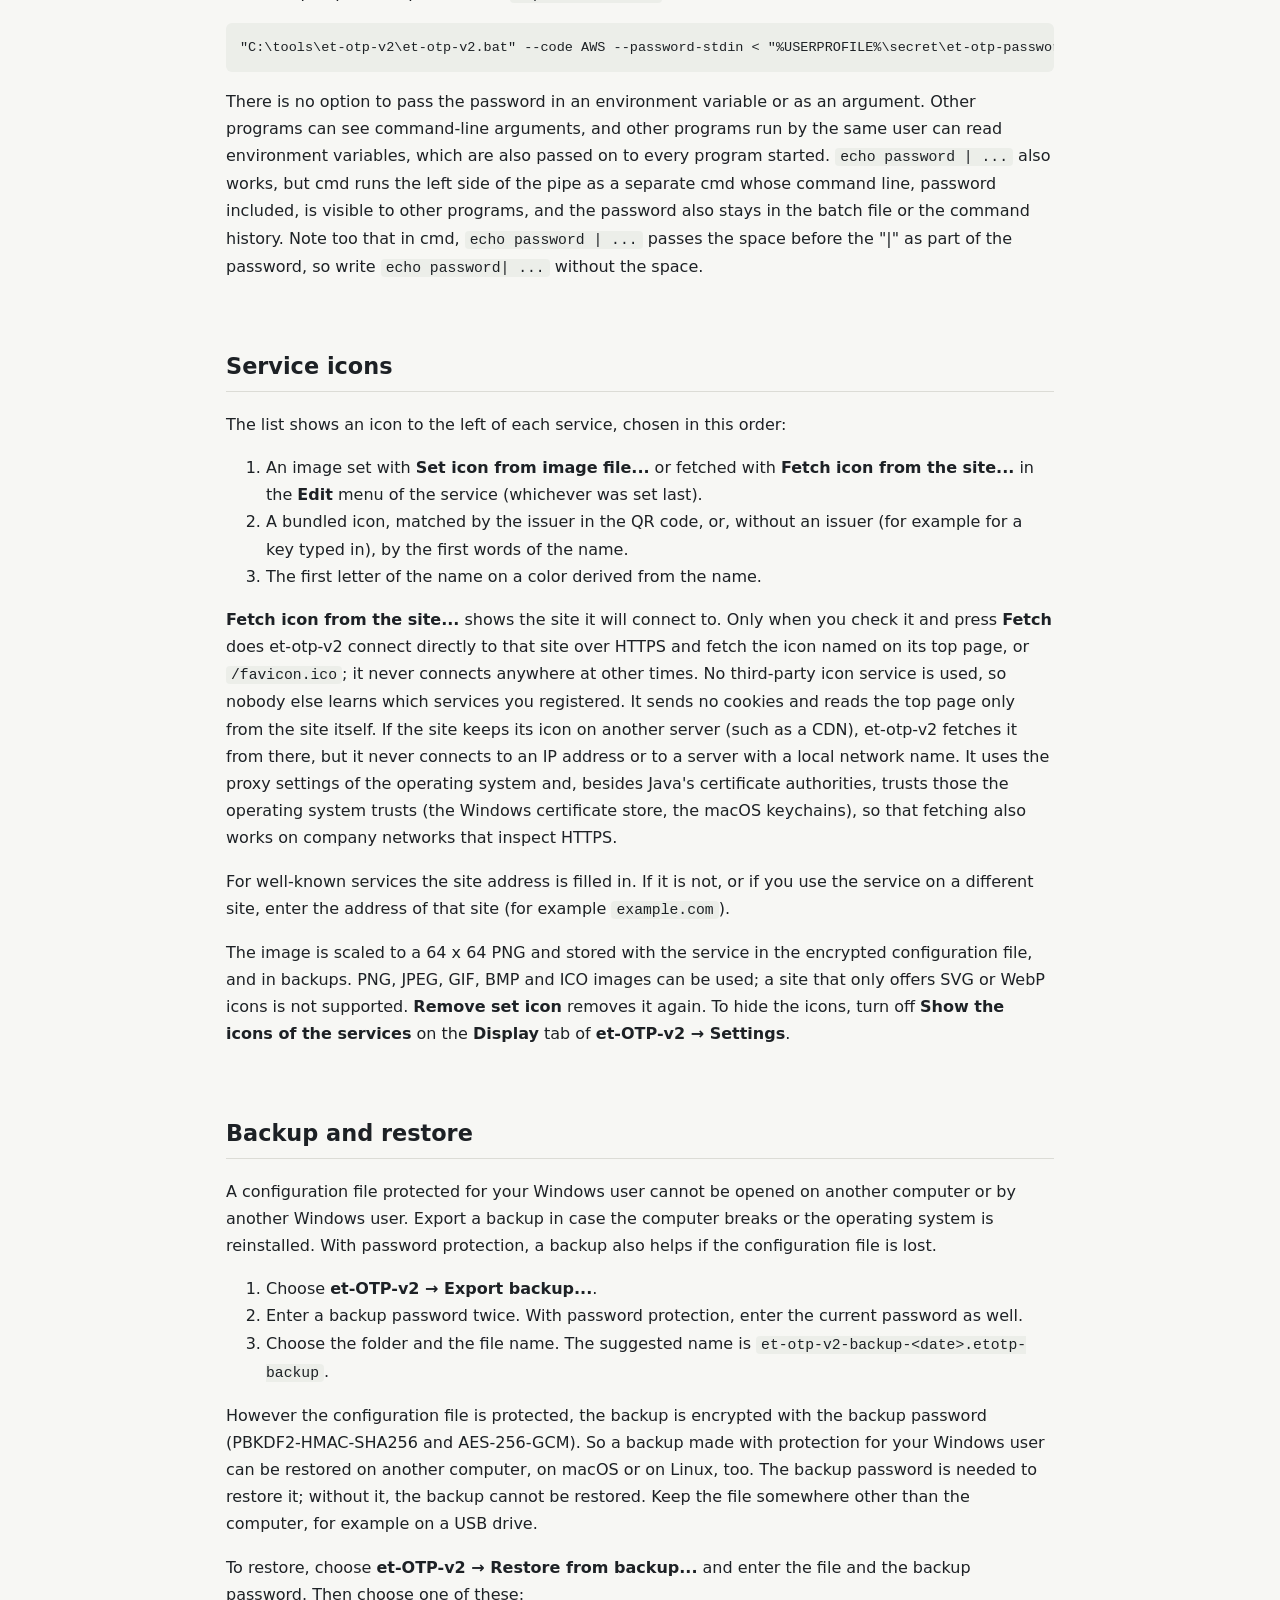
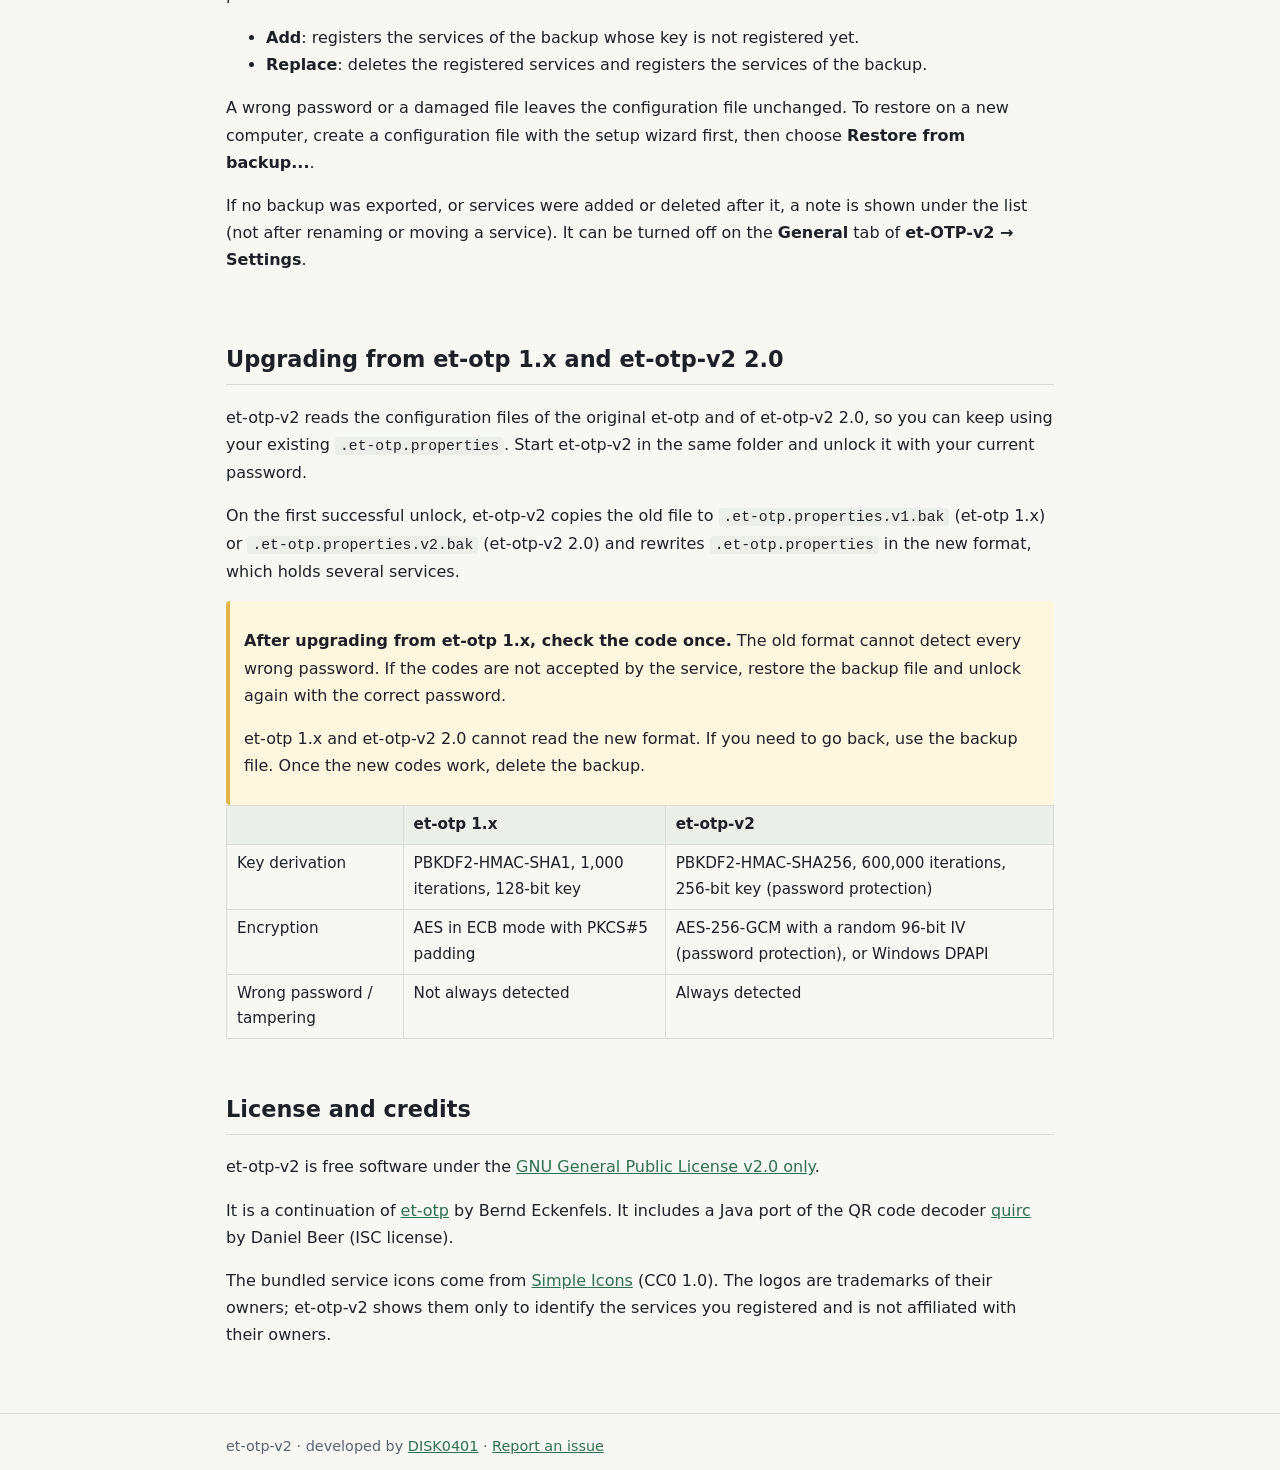
==== commit 1be6fe0b: "Write the English README and site in plainer English Sentences translated word for word from Japanes" ====
--- a/docs/index.html
+++ b/docs/index.html
@@ -35,12 +35,12 @@
     <ul>
       <li>Generates two-step verification codes (TOTP, RFC 6238) and shows the next code and the remaining time. SHA-1, SHA-256 and SHA-512, 6 to 8 digits and any period are supported.</li>
       <li>Holds any number of services. Click a code or press Copy to copy it to the clipboard.</li>
-      <li>Registers a service by reading the QR code shown on the screen; on Windows also from a window behind other windows. A QR code image file or the key typed in also works.</li>
+      <li>Registers a service by reading a QR code shown on the screen, on Windows even from a window behind other windows. You can also register from a QR code image file or by typing in the key.</li>
       <li>Stores the services encrypted. On Windows, choose between protection for your Windows user (no password) and a password; on macOS and Linux a password is used.</li>
       <li>Shows an icon for each service: icons of well-known services are bundled, and an icon can be fetched from the site of a service when you ask for it.</li>
       <li>Exports the services to an encrypted file that can be restored on another computer.</li>
       <li>English and Japanese user interface.</li>
-      <li>With password protection, locks again after a time without use or when the computer is locked.</li>
+      <li>With password protection, locks again after a period without use or when the computer is locked.</li>
       <li>Filters the services by name and copies a code with the keyboard only; the order of the services can be changed.</li>
       <li>Hides the codes on request; on Windows, the windows can also be left out of screen sharing and screenshots.</li>
     </ul>
@@ -66,21 +66,21 @@
   <section id="setup">
     <h2>Register a service</h2>
     <ol>
-      <li>Start et-otp-v2. On the first start a setup wizard opens: choose the protection, and a password if you protect with a password. You can change the location of the configuration file with <b>Change...</b>, or choose an existing configuration file to keep using it. On Windows it can also create a desktop shortcut.</li>
+      <li>Start et-otp-v2. The first time, a setup wizard opens: choose how to protect the services and, for password protection, set a password. You can change the location of the configuration file with <b>Change...</b>, or choose an existing configuration file to keep using it. On Windows it can also create a desktop shortcut.</li>
       <li>In the browser, open the two-step verification setup page of the service so that it shows the QR code.</li>
       <li>In et-otp-v2, press <b>Read QR code from screen</b>. A list of your screens and windows opens, and the one with the QR code is selected. Check it, press <b>Read</b>, check the name of the service and press <b>OK</b> to register it. The images are only used for the list and to find QR codes; they are not saved.</li>
       <li>Type the code shown by et-otp-v2 into the setup page of the service. Without this step the service does not complete the setup.</li>
     </ol>
-    <p>If no QR code is found, check that it is not too small (enlarge the page with Ctrl and +). With a QR code image file use <b>QR code image file...</b>, and with the key (a text of letters and digits) use <b>Enter key...</b>.</p>
-    <p>With many services, type part of a name into the search field: only the services whose name contains the text are shown. Case and the difference of full width and half width characters are ignored. When a button of the window has the focus, typing letters or digits starts the search; for Japanese, press <b>Ctrl+F</b> (<b>⌘F</b> on macOS) to go to the search field first. If one service is shown, <b>Enter</b> copies its code; with several, choose one with the up and down keys first. <b>Esc</b> shows all services again.</p>
-    <p>To change the order, press <b>Edit</b> of a service or right-click its row, and choose <b>Move up</b>, <b>Move down</b> or <b>Move to top</b>. The order is saved in the configuration file, and <code>--list</code> on the command line uses it as well. While the list is filtered, the order cannot be changed.</p>
-    <p>The services are saved to <code>.et-otp.properties</code> in your home folder. To move the file to another folder or name, open <b>et-OTP-v2 → Settings</b> and press <b>Move...</b> on the <b>General</b> tab. The chosen location is remembered in <code>.et-otp-location.properties</code> in your home folder and used on the next start; a desktop shortcut created by et-otp-v2 is updated as well. Without a chosen location, a <code>.et-otp.properties</code> in the working directory is used if it exists (same as et-otp 1.x). <b>Help → About</b> shows the full path. The language and the window position are saved to <code>.et-otp-ui.properties</code> in the same folder.</p>
-    <p>With password protection, the services are locked again so that nobody can see the codes while you are away. Locking removes the codes from the window and asks for the password again; a code you copied is also removed from the clipboard if it is still there. Open dialogs (entering a key, the settings) are closed, and unconfirmed changes are not saved. By default, et-otp-v2 locks after 5 minutes without use, and when the computer is locked or sleeps. Change this on the <b>Lock</b> tab of <b>et-OTP-v2 → Settings</b>, where locking when the window is minimized can be switched on as well. To lock at once, choose <b>et-OTP-v2 → Lock</b> (<b>Ctrl+L</b>, <b>⌘L</b> on macOS). A locked computer is detected on Windows and macOS; on Linux, et-otp-v2 locks after the time without use and after sleep. With protection for your Windows user, no password is needed to open the services, so they are not locked.</p>
+    <p>If no QR code is found, check that it is not too small (enlarge the page with Ctrl and +). If you have a QR code image file, use <b>QR code image file...</b>; if you know the key (a string of letters and digits), use <b>Enter key...</b>.</p>
+    <p>With many services, type part of a name into the search field: only the services whose name contains the text are shown. The search ignores case and the difference between full-width and half-width characters. When a button in the window has focus, typing letters or digits starts the search; for Japanese, press <b>Ctrl+F</b> (<b>⌘F</b> on macOS) to go to the search field first. If one service is shown, <b>Enter</b> copies its code; with several, choose one with the up and down keys first. <b>Esc</b> shows all services again.</p>
+    <p>To change the order, press <b>Edit</b> on a service or right-click its row, and choose <b>Move up</b>, <b>Move down</b> or <b>Move to top</b>. The order is saved in the configuration file, and <code>--list</code> on the command line uses it as well. While the list is filtered, the order cannot be changed.</p>
+    <p>The services are saved to <code>.et-otp.properties</code> in your home folder. To move the file to another folder or name, open <b>et-OTP-v2 → Settings</b> and press <b>Move...</b> on the <b>General</b> tab. The chosen location is remembered in <code>.et-otp-location.properties</code> in your home folder and used on the next start; a desktop shortcut created by et-otp-v2 is updated as well. If no location has been chosen and the working directory contains a <code>.et-otp.properties</code>, that file is used (as in et-otp 1.x). <b>Help → About</b> shows the full path. The language and the window position are saved to <code>.et-otp-ui.properties</code> in the same folder.</p>
+    <p>With password protection, the services are locked again so that nobody can see the codes while you are away. Locking removes the codes from the window and asks for the password again; a code you copied is also removed from the clipboard if it is still there. Open dialogs (entering a key, the settings) are closed, and unconfirmed changes are not saved. By default, et-otp-v2 locks after 5 minutes without use, and when the computer is locked or sleeps. Change this on the <b>Lock</b> tab of <b>et-OTP-v2 → Settings</b>, where you can also turn on locking when the window is minimized. To lock at once, choose <b>et-OTP-v2 → Lock</b> (<b>Ctrl+L</b>, <b>⌘L</b> on macOS). A locked computer is detected on Windows and macOS; on Linux, et-otp-v2 locks after the time without use and after sleep. With protection for your Windows user, no password is needed to open the services, so they are not locked.</p>
     <p>When locking, the key derived from the password is overwritten in memory. The keys of the services are Java strings, which cannot be overwritten; they are freed later as unused memory.</p>
     <p>The protection can be changed on the <b>Protection</b> tab of <b>et-OTP-v2 → Settings</b>. Services protected for your Windows user cannot be read on another computer or by another Windows user, so export a <a href="#backup">backup</a> for a new computer. Keep the backup codes (recovery codes) of your services somewhere other than the computer as well.</p>
-    <p>Against screen sharing in online meetings and people looking over your shoulder, the <b>Display</b> tab of <b>et-OTP-v2 → Settings</b> has two settings.</p>
+    <p>To guard against screen sharing in online meetings and people looking over your shoulder, the <b>Display</b> tab of <b>et-OTP-v2 → Settings</b> has two settings.</p>
     <ul>
-      <li><b>Hide the codes</b> (off by default): the code and the next code are shown as "••• •••", and only while the mouse is on the service or for 5 seconds after <b>Show</b> on its row is pressed. While hidden, a code can still be copied by clicking it, with <b>Copy</b>, or with <b>Enter</b> in the search field. The bar of the remaining time is always shown.</li>
+      <li><b>Hide the codes</b> (off by default): the code and the next code are shown as "••• •••". The code is revealed only while the mouse is over the service, or for 5 seconds after you press <b>Show</b> on its row. While hidden, a code can still be copied by clicking it, with <b>Copy</b>, or with <b>Enter</b> in the search field. The remaining-time bar is always shown.</li>
       <li><b>Keep out of screen sharing and screenshots</b> (on by default; Windows 10 version 2004 or later, and macOS 27 or later): the windows and dialogs of et-OTP-v2 are left out of screen sharing, recordings and screenshots. They are not painted black: what is behind them is shown instead. On your own screen they look as usual. <b>Read QR code from screen</b> still works. On macOS, it may not work with some apps or in later versions of macOS. On Linux and on macOS 26 or earlier, this setting is not shown.</li>
     </ul>
     <p>The user interface follows the language of the OS: Japanese on a Japanese system, English otherwise. To change it, open <b>et-OTP-v2 → Settings</b> and select the language on the <b>General</b> tab.</p>
@@ -92,49 +92,49 @@
     <pre><code>for /f "delims=" %%c in ('call "C:\tools\et-otp-v2\et-otp-v2.bat" --code AWS') do set MFA_CODE=%%c
 if not defined MFA_CODE exit /b 1</code></pre>
     <ul>
-      <li>The name is the name shown in et-otp-v2. If no service has exactly this name, the case is ignored. <code>--list</code> writes the names of the registered services.</li>
-      <li>If the services are protected with a password, you are asked for it (not with <code>--password-stdin</code>); the password is not shown while you type. With protection for your Windows user, the code is written without a question.</li>
-      <li>If the code changes within 3 seconds, the next code is waited for and written.</li>
-      <li>Only the code (with <code>--json</code> the JSON) goes to the standard output; the password prompt and errors go to the standard error output. The exit code is 0 when done, 1 when failed and 2 for wrong options.</li>
-      <li>The configuration file is only read, so this also works while the window is open. Files in the format of et-otp 1.x and et-otp-v2 2.0 cannot be read: open them once in the window to convert them first.</li>
-      <li>With the portable edition for macOS run <code>sh et-otp-v2.command --code AWS</code>, for Linux <code>sh et-otp-v2.sh --code AWS</code>, with the plain JAR <code>java -jar et-otp-v2-&lt;version&gt;.jar --code AWS</code>.</li>
+      <li>Use the name shown in et-otp-v2. If no service has exactly that name, et-otp-v2 looks for one ignoring case. <code>--list</code> writes the names of the registered services.</li>
+      <li>If the services are protected with a password, you are prompted for it (unless you use <code>--password-stdin</code>), and the password is not shown as you type. With protection for your Windows user, the code is written without a prompt.</li>
+      <li>If the code changes within 3 seconds, et-otp-v2 waits for the next code and writes that one.</li>
+      <li>Only the code (or the JSON, with <code>--json</code>) goes to standard output; the password prompt and errors go to standard error. The exit code is 0 on success, 1 on failure and 2 for invalid options.</li>
+      <li>The configuration file is only read, never written, so this also works while the window is open. Files in the et-otp 1.x and et-otp-v2 2.0 formats cannot be read: open them once in the window first to convert them.</li>
+      <li>With the portable edition, run <code>sh et-otp-v2.command --code AWS</code> on macOS and <code>sh et-otp-v2.sh --code AWS</code> on Linux. With the plain JAR, run <code>java -jar et-otp-v2-&lt;version&gt;.jar --code AWS</code>.</li>
     </ul>
-    <p>More options; <code>--help</code> lists them:</p>
+    <p>Other options (<code>--help</code> lists them):</p>
     <ul>
-      <li><code>--copy</code>: copies the code to the clipboard instead of writing it. The copied code is not removed later. On Linux without an app that keeps the clipboard, the copied code is gone when et-otp-v2 ends.</li>
+      <li><code>--copy</code>: copies the code to the clipboard instead of writing it. et-otp-v2 does not clear it from the clipboard later. On Linux, if no clipboard manager is running, the copied code disappears when et-otp-v2 exits.</li>
       <li><code>--next</code>: writes the code of the next period, without waiting for the code to change.</li>
       <li><code>--json</code>: writes the result as JSON. For <code>--code</code>: the name (<code>name</code>), the code (<code>code</code>), the seconds left (<code>secondsLeft</code>), the period (<code>period</code>) and the next code (<code>next</code>). Characters outside ASCII are written as <code>\uXXXX</code>, so the encoding of the console does not matter.</li>
-      <li><code>--password-stdin</code>: reads the password from the first line of the standard input. This works without a console, for example in the Task Scheduler or when called from another program. A wrong password fails without asking again.</li>
+      <li><code>--password-stdin</code>: reads the password from the first line of the standard input. This works without a console, for example in the Task Scheduler or when called from another program. If the password is wrong, it fails without asking again.</li>
       <li><code>--config &lt;file&gt;</code>: uses this configuration file.</li>
       <li><code>--version</code>: writes the version.</li>
     </ul>
-    <p>For <code>--password-stdin</code>, give the password for example from a file that other users cannot read:</p>
+    <p>For example, pass the password to <code>--password-stdin</code> from a file that other users cannot read:</p>
     <pre><code>"C:\tools\et-otp-v2\et-otp-v2.bat" --code AWS --password-stdin &lt; "%USERPROFILE%\secret\et-otp-password.txt"</code></pre>
-    <p>There is no way to give the password in an environment variable or as an argument: arguments can be seen by other programs, and environment variables can be read by other programs of the same user and are passed on to the programs started. <code>echo password | ...</code> works as well, but cmd starts the left side of the pipe as another cmd, whose command line, with the password, can be seen by other programs; the password also stays in the batch file or the command history. In cmd, <code>echo password | ...</code> also passes the space before the "|": write <code>echo password| ...</code> without the space.</p>
+    <p>There is no option to pass the password in an environment variable or as an argument. Other programs can see command-line arguments, and other programs run by the same user can read environment variables, which are also passed on to every program started. <code>echo password | ...</code> also works, but cmd runs the left side of the pipe as a separate cmd whose command line, password included, is visible to other programs, and the password also stays in the batch file or the command history. Note too that in cmd, <code>echo password | ...</code> passes the space before the "|" as part of the password, so write <code>echo password| ...</code> without the space.</p>
   </section>
 
   <section id="icons">
     <h2>Service icons</h2>
-    <p>The list shows an icon left of each service, chosen in this order:</p>
+    <p>The list shows an icon to the left of each service, chosen in this order:</p>
     <ol>
       <li>An image set with <b>Set icon from image file...</b> or fetched with <b>Fetch icon from the site...</b> in the <b>Edit</b> menu of the service (whichever was set last).</li>
-      <li>A bundled icon, found by the issuer in the QR code, or, without an issuer (for example for a key typed in), by the first words of the name.</li>
+      <li>A bundled icon, matched by the issuer in the QR code, or, without an issuer (for example for a key typed in), by the first words of the name.</li>
       <li>The first letter of the name on a color derived from the name.</li>
     </ol>
-    <p><b>Fetch icon from the site...</b> shows the site it will connect to. Only when you check it and press <b>Fetch</b> does et-otp-v2 connect directly to that site over HTTPS and fetch the icon named on its top page, or <code>/favicon.ico</code>; it never connects anywhere at other times. No third-party icon service is used, so nobody else learns which services you registered. No cookies are sent, the top page is only read from the site itself, and an icon the site keeps on another server (such as a CDN) is fetched from there, but never from an IP address or a server with a local network name. The proxy settings of the operating system are used, and the certificate authorities trusted by the operating system (the Windows certificate store, the macOS keychains) are trusted besides those of Java, so that fetching also works in company networks that inspect HTTPS.</p>
-    <p>The site of well-known services is filled in. If it is not, or if you use the service on another site, enter the address of that site (for example <code>example.com</code>).</p>
+    <p><b>Fetch icon from the site...</b> shows the site it will connect to. Only when you check it and press <b>Fetch</b> does et-otp-v2 connect directly to that site over HTTPS and fetch the icon named on its top page, or <code>/favicon.ico</code>; it never connects anywhere at other times. No third-party icon service is used, so nobody else learns which services you registered. It sends no cookies and reads the top page only from the site itself. If the site keeps its icon on another server (such as a CDN), et-otp-v2 fetches it from there, but it never connects to an IP address or to a server with a local network name. It uses the proxy settings of the operating system and, besides Java's certificate authorities, trusts those the operating system trusts (the Windows certificate store, the macOS keychains), so that fetching also works on company networks that inspect HTTPS.</p>
+    <p>For well-known services the site address is filled in. If it is not, or if you use the service on a different site, enter the address of that site (for example <code>example.com</code>).</p>
     <p>The image is scaled to a 64 x 64 PNG and stored with the service in the encrypted configuration file, and in backups. PNG, JPEG, GIF, BMP and ICO images can be used; a site that only offers SVG or WebP icons is not supported. <b>Remove set icon</b> removes it again. To hide the icons, turn off <b>Show the icons of the services</b> on the <b>Display</b> tab of <b>et-OTP-v2 → Settings</b>.</p>
   </section>
 
   <section id="backup">
     <h2>Backup and restore</h2>
-    <p>A configuration file protected for your Windows user cannot be opened on another computer or by another Windows user. Export a backup in case the computer breaks or the operating system is installed again. With password protection, a backup also helps if the configuration file is lost.</p>
+    <p>A configuration file protected for your Windows user cannot be opened on another computer or by another Windows user. Export a backup in case the computer breaks or the operating system is reinstalled. With password protection, a backup also helps if the configuration file is lost.</p>
     <ol>
       <li>Choose <b>et-OTP-v2 → Export backup...</b>.</li>
       <li>Enter a backup password twice. With password protection, enter the current password as well.</li>
       <li>Choose the folder and the file name. The suggested name is <code>et-otp-v2-backup-&lt;date&gt;.etotp-backup</code>.</li>
     </ol>
-    <p>Whatever protects the configuration file, the backup is encrypted with the backup password (PBKDF2-HMAC-SHA256 and AES-256-GCM). So a backup made with protection for your Windows user can be restored on another computer, on macOS or on Linux, too. The backup password is needed to restore it; without it, the backup cannot be restored. Keep the file somewhere other than the computer, for example on a USB drive.</p>
+    <p>However the configuration file is protected, the backup is encrypted with the backup password (PBKDF2-HMAC-SHA256 and AES-256-GCM). So a backup made with protection for your Windows user can be restored on another computer, on macOS or on Linux, too. The backup password is needed to restore it; without it, the backup cannot be restored. Keep the file somewhere other than the computer, for example on a USB drive.</p>
     <p>To restore, choose <b>et-OTP-v2 → Restore from backup...</b> and enter the file and the backup password. Then choose one of these:</p>
     <ul>
       <li><b>Add</b>: registers the services of the backup whose key is not registered yet.</li>
@@ -147,7 +147,7 @@
   <section id="upgrade">
     <h2>Upgrading from et-otp 1.x and et-otp-v2 2.0</h2>
     <p>et-otp-v2 reads the configuration files of the original et-otp and of et-otp-v2 2.0, so you can keep using your existing <code>.et-otp.properties</code>. Start et-otp-v2 in the same folder and unlock it with your current password.</p>
-    <p>On the first successful unlock, et-otp-v2 copies the old file to <code>.et-otp.properties.v1.bak</code> (et-otp 1.x) or <code>.et-otp.properties.v2.bak</code> (et-otp-v2 2.0) and re-writes <code>.et-otp.properties</code> in the new format, which holds several services.</p>
+    <p>On the first successful unlock, et-otp-v2 copies the old file to <code>.et-otp.properties.v1.bak</code> (et-otp 1.x) or <code>.et-otp.properties.v2.bak</code> (et-otp-v2 2.0) and rewrites <code>.et-otp.properties</code> in the new format, which holds several services.</p>
     <div class="note">
       <p><b>After upgrading from et-otp 1.x, check the code once.</b> The old format cannot detect every wrong password. If the codes are not accepted by the service, restore the backup file and unlock again with the correct password.</p>
       <p>et-otp 1.x and et-otp-v2 2.0 cannot read the new format. If you need to go back, use the backup file. Once the new codes work, delete the backup.</p>
